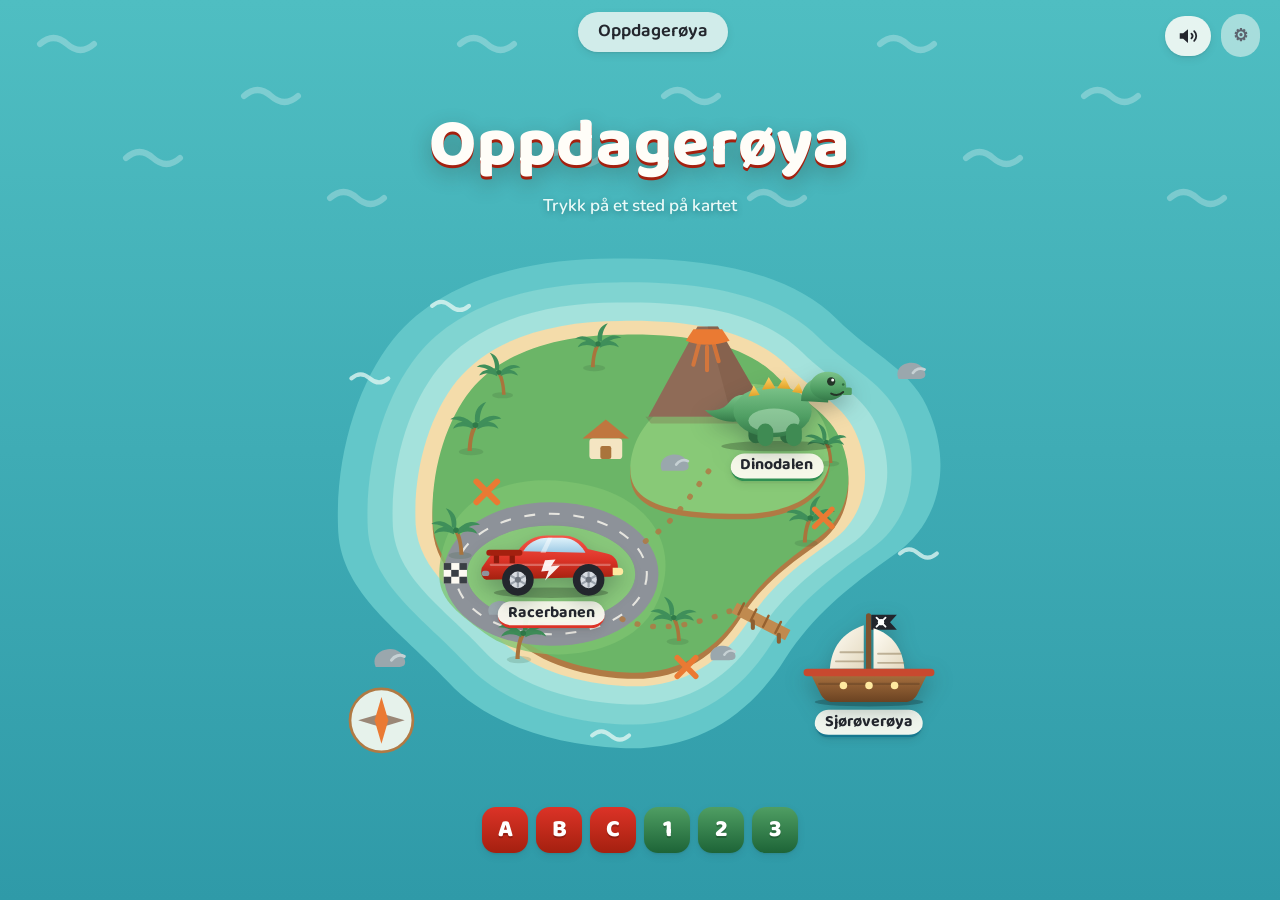
==== index.html @ 1df6ffbc "Gjør menyen til bilder, og flytt samlingen bak stjernen Menyen var seks rader med et lite strekikon " ====
<!doctype html>
<html lang="nb">
<head>
<meta charset="utf-8">
<meta name="viewport" content="width=device-width, initial-scale=1">
<title>Oppdagerøya — bokstaver og tall</title>
<link rel="stylesheet" href="css/fonter.css">
<link rel="stylesheet" href="css/stil.css">
</head>
<body>

<!-- Scenen ligger bakerst og bytter når man bytter verden.
     Den er stille: skyene driver så sakte at det knapt merkes. -->
<div id="scene" aria-hidden="true">
  <div class="scene-himmel"></div>
  <div class="scene-sol"></div>
  <div class="scene-skyer" id="scene-skyer"></div>
  <div class="scene-landskap" id="scene-landskap"></div>
  <div class="scene-grunn"><span class="grunn-stripe"></span></div>
</div>

<header id="topp">
  <button id="tilbake" class="ikonknapp" type="button" hidden>
    <span class="pil" aria-hidden="true">←</span><span class="ikonknapp-tekst">Tilbake</span>
  </button>

  <div id="topp-midt">
    <span id="topp-tittel">Oppdagerøya</span>
  </div>

  <div class="topp-hoyre">
    <!-- Telleren er også veien inn til samlingen. Den sto som en egen flis i
         menyen før; der var den ett valg til å ta stilling til, og den er
         ikke et spill. Tallet hans står jo allerede her. -->
    <button id="stjerneteller" class="teller" type="button"
            title="Se samlingen din">
      <span class="teller-stjerne" aria-hidden="true">★</span>
      <span id="teller-tall">0</span><span class="teller-av" id="teller-av">/29</span>
    </button>
    <button id="stemmeknapp" class="ikonknapp ikonknapp--stemme" type="button"
            aria-pressed="true">
      <span class="stemmeikon" id="stemmeikon"></span>
      <span class="skjult-visuelt" id="stemmetekst">Slå av stemmen</span>
    </button>
    <button id="tannhjul" class="ikonknapp ikonknapp--stille" type="button"
            title="Innstillinger for voksne">
      <span aria-hidden="true">⚙</span>
      <span class="skjult-visuelt">Innstillinger for voksne</span>
    </button>
    <div class="voksenboble" id="voksenboble" hidden>
      <span>For voksne</span>
      <button class="knapp knapp--liten" id="voksenboble-apne" type="button">
        <span>Åpne</span>
      </button>
    </div>
  </div>
</header>

<main id="app">

  <!-- 1. Start.
       Forsiden er et øykart. De tre verdenene ligger som steder på kartet –
       banen på sletta, dinosauren ved vulkanen og skipet ute på sjøen – og
       hvert sted er samtidig snarveien rett inn dit. En treåring trykker
       uansett på dinosauren, og da skal det skje noe. -->
  <section class="skjerm skjerm--midt" id="skjerm-start">
    <div class="stabel startstabel">
      <h1 class="titteltekst trinn">Oppdagerøya</h1>
      <p class="ingress trinn">Trykk på et sted på kartet</p>

      <!-- Forsiden er et øykart. De tre stedene legges oppå av spill.js. -->
      <div class="kart trinn" id="start-kart"></div>

      <!-- Smakebiter på det han skal lære, i spillets eget formspråk. -->
      <div class="startbrikker trinn" id="start-brikker" aria-hidden="true"></div>
    </div>
  </section>

  <!-- 2. Gi figuren navn -->
  <section class="skjerm skjerm--midt" id="skjerm-navn" hidden>
    <div class="stabel">
      <div class="helt helt--liten" id="navn-figur"></div>
      <h2 class="skjermtittel trinn" id="navn-sporsmal">Hva skal den hete?</h2>
      <div class="navnforslag trinn" id="navn-forslag"></div>
      <details class="navn-egen trinn">
        <summary>… eller skriv et eget navn</summary>
        <div class="navn-egen-rad">
          <input id="navn-felt" class="tekstfelt" type="text" maxlength="20"
                 autocomplete="off" spellcheck="false">
          <button class="knapp" id="navn-ok" type="button"><span>Ferdig</span></button>
        </div>
      </details>
    </div>
  </section>

  <!-- 3. Meny -->
  <section class="skjerm" id="skjerm-meny" hidden>
    <h2 class="skjermtittel trinn" id="meny-tittel">Hva vil du gjøre?</h2>
    <div class="menyrad" id="meny-valg"></div>
  </section>

  <!-- 4. Utforsk -->
  <section class="skjerm" id="skjerm-utforsk" hidden>
    <div class="ordkort" id="utforsk-kort" aria-live="polite">
      <div class="ordkort-bokstav" id="utforsk-bokstav">?</div>
      <div class="ordkort-innhold">
        <div class="ordkort-ikon" id="utforsk-ikon">🏁</div>
        <div class="ordkort-ord" id="utforsk-ord">Trykk på en bokstav</div>
      </div>
      <button class="lyttknapp" id="utforsk-lytt" type="button" hidden>
        <span class="lytt-ikon" aria-hidden="true"></span><span class="lytt-tekst">Hør igjen</span>
      </button>
    </div>
    <div class="bokstavrutenett" id="utforsk-rutenett"></div>
  </section>

  <!-- 5. Alfabetløypa: A til Å, ett trykk per bokstav -->
  <section class="skjerm" id="skjerm-loype" hidden>
    <div class="ordkort loype-kort" id="loype-kort" aria-live="polite">
      <div class="ordkort-bokstav" id="loype-bokstav">A</div>
      <div class="ordkort-innhold">
        <div class="ordkort-ikon" id="loype-ikon">🚑</div>
        <div class="ordkort-ord" id="loype-ord">Ambulanse</div>
      </div>
      <button class="lyttknapp" id="loype-lytt" type="button">
        <span class="lytt-ikon" aria-hidden="true"></span><span class="lytt-tekst">Hør igjen</span>
      </button>
    </div>

    <div class="loype-spor">
      <div class="framdrift"><span id="loype-fyll"></span></div>
      <p class="loype-teller" id="loype-teller">1 av 29</p>
    </div>

    <div class="videre-felt">
      <button class="knapp knapp--stor knapp--pil" id="loype-videre" type="button">
        <span class="knapp-ikon" id="loype-videre-ikon" aria-hidden="true"></span>
        <span class="knapp-tekst" id="loype-videre-tekst">Neste</span>
      </button>
    </div>
  </section>

  <!-- 6. Oppgave («Finn bokstaven», «Første lyd» og «Navnet mitt») -->
  <section class="skjerm" id="skjerm-oppgave" hidden>
    <div class="prikker" id="oppgave-prikker" aria-hidden="true"></div>

    <div class="oppdrag" id="oppgave-oppdrag">
      <p class="oppdrag-tekst" id="oppgave-tekst">Kjør til</p>
      <button class="oppdrag-mal" id="oppgave-mal" type="button"></button>
      <button class="lyttknapp" id="oppgave-lytt" type="button">
        <span class="lytt-ikon" aria-hidden="true"></span><span class="lytt-tekst">Hør igjen</span>
      </button>
    </div>

    <div class="valg" id="oppgave-valg"></div>

    <div class="videre-felt">
      <button class="knapp knapp--stor knapp--pil" id="oppgave-videre" type="button" hidden>
        <span class="knapp-ikon" id="videre-ikon" aria-hidden="true"></span>
        <span class="knapp-tekst" id="videre-tekst">Videre</span>
      </button>
    </div>
  </section>

  <!-- 7. Oppsummering -->
  <section class="skjerm skjerm--midt" id="skjerm-oppsummering" hidden>
    <div class="stabel panelkort">
      <div class="malflagg" id="oppsum-flagg">🏁</div>
      <h2 class="skjermtittel" id="oppsum-tittel">Bra kjørt!</h2>
      <div class="oppsum-stjerner" id="oppsum-stjerner" aria-hidden="true"></div>
      <div class="oppsum-brikker" id="oppsum-brikker"></div>
      <div class="oppsum-ny" id="oppsum-ny" hidden></div>
      <p class="oppsum-tekst" id="oppsum-tekst"></p>
      <div class="knapperad">
        <button class="knapp" id="oppsum-igjen" type="button"><span>En runde til</span></button>
        <button class="knapp knapp--flat" id="oppsum-tilbake" type="button">Tilbake</button>
      </div>
    </div>
  </section>

  <!-- 8. Samlingen -->
  <section class="skjerm" id="skjerm-samling" hidden>
    <h2 class="skjermtittel trinn" id="samling-tittel">Samlingen din</h2>
    <p class="ingress trinn" id="samling-undertekst"></p>
    <div class="framdrift trinn"><span id="framdrift-fyll"></span></div>
    <div class="samling-rutenett" id="samling-rutenett"></div>
  </section>

</main>

<!-- Figuren kjører på bakken nederst, uansett hvilken skjerm som vises. -->
<div id="figurbane" hidden>
  <div class="stov" id="stov"></div>
  <div class="figur" id="figur"></div>
</div>

<!-- Foreldremeny -->
<div class="overlegg" id="foreldre" hidden>
  <div class="panel" role="dialog" aria-modal="true" aria-labelledby="foreldre-tittel">
    <header class="panel-topp">
      <h2 id="foreldre-tittel">For voksne</h2>
      <button class="lukkekryss" id="foreldre-lukk-x" type="button" aria-label="Lukk">×</button>
    </header>
    <div class="panel-innhold" id="panel-innhold">

    <section class="panel-del">
      <h3>Lyd</h3>
      <label class="bryter">
        <input type="checkbox" id="inn-stemme">
        <span class="bryter-spor"></span>
        <span>Stemme som leser bokstavene</span>
      </label>
      <label class="bryter">
        <input type="checkbox" id="inn-lyd">
        <span class="bryter-spor"></span>
        <span>Lydeffekter</span>
      </label>
      <label class="velgerrad">
        <span>Hvilken stemme</span>
        <select id="inn-stemmevalg"></select>
      </label>
      <div class="provrad">
        <button class="lyttknapp" id="inn-prov" type="button">
          <span class="lytt-ikon" aria-hidden="true"></span><span>Hør stemmen</span>
        </button>
        <span class="ibruk" id="stemme-ibruk"></span>
      </div>
      <div class="provrad">
        <button class="knapp knapp--flat knapp--liten" id="inn-let" type="button">
          Søk etter stemmer på nytt
        </button>
        <span class="stemmetall" id="stemme-tall"></span>
      </div>
      <p class="merknad advarsel" id="ios-merknad" hidden>
        <b>På iPhone og iPad:</b> Safari gir nettsider bare de enkle
        systemstemmene. Nora og Henrik i «forbedret» eller «premium» kan lastes
        ned til iPhonen, men Apple lar dem ikke brukes av nettsider — bare av
        iOS selv, og Apple sier at det er slik det skal være. Det er derfor de
        ikke dukker opp i lista over, og ingen innstilling her kan hente dem
        fram. På Mac og Windows virker de nedlastede stemmene som de skal.
        <b>Veien utenom står under «Lydklipp».</b>
      </p>
      <label class="bryter">
        <input type="checkbox" id="inn-bokstavlyd">
        <span class="bryter-spor"></span>
        <span>Si bokstavlyden også</span>
      </label>
      <p class="merknad">
        Normalt sier spillet «ell … ell for Løve». Med denne på legges selve
        lyden inn imellom: «ell … lll … ell for Løve». Navnet på en konsonant
        begynner på en vokal, så uten lyden hører han ingen sammenheng mellom
        «ell» og lyden L lager i «Løve» — og det er nettopp den sammenhengen
        «Første lyd» bygger på.
        <br><br>
        <b>Hør gjennom før du lar den stå på.</b> Hvordan en stemme leser
        «sss» eller «rrr» varierer, og en lyd som blir rot er verre enn ingen
        lyd. Bare bokstaver som kan holdes ut i tid er med (F, J, L, M, N, R,
        S, V); B, D, G, K, P og T kan ikke sies uten en vokal etterpå. Tabellen
        står øverst i <code>js/data.js</code> og er lett å rette i.
      </p>
      <label class="skyver">
        <span>Hvor fort stemmen snakker</span>
        <input type="range" id="inn-fart" min="0.75" max="1.1" step="0.05">
        <output id="ut-fart"></output>
      </label>
      <p class="merknad">
        Går farten under «rolig», begynner de fleste stemmer å slure og høres
        mer robotaktige ut. Roen i spillet kommer fra pausene mellom setningene,
        ikke fra å bremse stemmen.
      </p>
      <p class="merknad" id="stemme-merknad" hidden></p>
      <details class="hjelpetekst">
        <summary>Stemmen høres robotaktig ut — hva kan jeg gjøre?</summary>
        <p>
          Kvaliteten kommer fra stemmen operativsystemet har installert, ikke fra
          spillet. De gamle innebygde stemmene er metalliske; de nyere er langt
          bedre og gratis å laste ned:
        </p>
        <p>
          <b>Mac:</b> Systeminnstillinger → Tilgjengelighet → Talt innhold →
          Systemstemme → Tilpass. Last ned <b>Nora (Premium)</b>. Velg den i lista over.
        </p>
        <p>
          <b>Windows:</b> Innstillinger → Tid og språk → Tale → Legg til stemmer →
          Norsk bokmål. Stemmer som heter <b>Natural</b> eller <b>Online</b> er de nye.
          Microsoft Edge har som regel flere av dem enn Chrome.
        </p>
        <p>
          Spillet velger den beste norske stemmen det finner av seg selv, men du
          kan overstyre valget i lista over.
        </p>
      </details>
    </section>

    <!-- Språkpakken. Dette er svaret på iPhone-problemet over: alt spillet
         sier ligger som ferdige lydklipp i lyd/, så vi slipper å be
         nettleseren snakke. -->
    <section class="panel-del">
      <h3>Norsk språkpakke</h3>
      <p class="merknad">
        Alt spillet sier er lest inn på forhånd med en norsk nevral stemme og
        ligger som lydfiler i spillet. Derfor høres det likt ut på iPhone,
        iPad, Mac, Windows og Android — uten at noen trenger å gjøre noe.
        Stemmen er trent på Nasjonalbibliotekets talesyntesekorpus.
      </p>
      <label class="bryter">
        <input type="checkbox" id="inn-lydbank">
        <span class="bryter-spor"></span>
        <span>Bruk språkpakken</span>
      </label>
      <p class="ibruk" id="lydbank-status"></p>
      <p class="merknad">
        Slår du den av, snakker nettleserens egen talesyntese i stedet — den
        du velger over.
      </p>
      <p class="merknad">
        To ting kan ikke ligge i en ferdig pakke, og sies derfor av
        talesyntesen: <b>barnets eget navn</b> til slutt i «Navnet mitt», og
        <b>bokstavlydene</b> («fff», «sss») — en lyd som skal holdes ut i tid
        får ikke en lesende stemme til.
      </p>
      <p class="merknad">
        Rosen sier navnet figuren fikk. Alle navnene i forslagslista ligger i
        pakken; skriver du inn et eget navn, sier spillet rosen uten navnet
        («Bra kjørt!») i stedet for å bytte til robotstemmen midt i en
        oppmuntring.
      </p>
    </section>

    <!-- Forklaringene sto før på hver menyflis. De var til den voksne, ikke
         til barnet, og de gjorde menyen til seks rader tekst i stedet for
         seks bilder. Her står de samlet i stedet. -->
    <section class="panel-del">
      <h3>Hva er de forskjellige spillene?</h3>
      <p class="merknad">
        På menyen er hvert spill et lite bilde av seg selv – bokstavveggen,
        kortet med pila, navnet hans i ruter. Han velger på formen. Her står
        hva de er.
      </p>
      <details class="hjelpetekst">
        <summary>Med bokstaver — Racerbanen og Sjørøverøya</summary>
        <p>
          <b>Garasjen / Skattekartet:</b> fri utforsking. Trykk på en bokstav
          og hør den, med bilde og ord. Ingen oppgaver, ingen feil.<br><br>
          <b>Alfabetløypa:</b> hele alfabetet fra A til Å, ett trykk om
          gangen. Samme form som alfabetbøkene dere leser sammen.<br><br>
          <b>Navnet mitt:</b> han bygger sitt eget navn, bokstav for bokstav.
          Barn lærer bokstavene i navnet sitt først og best. Krever at navnet
          hans står under «Barnets navn» lenger nede.<br><br>
          <b>Finn bokstaven:</b> spillet sier en bokstav, han velger riktig
          skilt. Det er her stjernene kommer fra.<br><br>
          <b>Første lyd:</b> hvilken bokstav begynner ordet på?
          <em>Dette er det vanskeligste, og kommer ofte først rundt fire år.</em>
          Den dukker opp av seg selv når åtte bokstaver sitter.
        </p>
      </details>
      <details class="hjelpetekst">
        <summary>Med tall — Dinodalen</summary>
        <p>
          <b>Reiret:</b> fri utforsking. Trykk på et tall og se hvor mange
          det er.<br><br>
          <b>Tallrekka:</b> fra 1 til 10, ett trykk om gangen.<br><br>
          <b>Tell:</b> trykk på hver ting og tell dem, og velg tallet. Det er
          her den egentlige tellingen sitter — å peke på én ting om gangen.
          Trykker han en gang til, tas tingen ut av tellingen igjen, så han
          kan telle om.<br><br>
          <b>Finn tallet:</b> spillet sier et tall, han velger riktig skilt.
          Å kjenne igjen tallsymbolet er vanskeligere enn å telle, så den
          kommer når han har talt seg gjennom noen runder.
        </p>
      </details>
      <p class="merknad">
        Menyen slipper til én modus om gangen, i stigende vanskegrad. En modus
        som først har dukket opp, blir stående — at noe han fant i går er
        borte i dag, kan han ikke lese seg til forklaringen på. Vil du se alt
        med én gang, står bryteren under «Ro på skjermen».
      </p>
      <p class="merknad">
        <b>Samlingen</b> ligger bak stjernen oppe til høyre. Trykk på tallet,
        så ser dere hvilke bokstaver eller tall som er blitt hans.
      </p>
    </section>

    <section class="panel-del">
      <h3>Hvor mye skal han få servert</h3>
      <div class="nivavelger" id="inn-niva">
        <button type="button" data-niva="liten">
          <b>Helt liten</b>
          <span>Fem oppgaver, to skilt som stiger til tre, hjelp med én gang.
            Passer fra ca. 3 år.</span>
        </button>
        <button type="button" data-niva="storre">
          <b>Litt større</b>
          <span>Åtte oppgaver, opp til fire skilt, to forsøk før hjelp.</span>
        </button>
      </div>
      <p class="merknad">
        Antall skilt stiger av seg selv når han klarer flere på rad, og det
        følger med til neste runde. Går det tungt to runder på rad, går det ned
        et hakk igjen. Setter du nivået ned, klippes det mot det nye taket.
      </p>
    </section>

    <section class="panel-del">
      <h3>Ro på skjermen</h3>
      <label class="bryter">
        <input type="checkbox" id="inn-vis-mal">
        <span class="bryter-spor"></span>
        <span>Vis bokstaven med én gang</span>
      </label>
      <p class="merknad">
        Normalt er bokstaven skjult bak et spørsmålstegn, så oppgaven blir å
        kjenne den igjen på lyden. Barnet kan alltid trykke på spørsmålstegnet
        for å se den. Slår du denne på, står bokstaven framme fra start – da
        blir oppgaven å finne to like.
      </p>
      <label class="bryter">
        <input type="checkbox" id="inn-bevegelse">
        <span class="bryter-spor"></span>
        <span>La skyer og bølger drive sakte</span>
      </label>
      <p class="merknad">
        Skru av om barnet lettest holder fokus på en helt stille skjerm.
      </p>
      <label class="bryter">
        <input type="checkbox" id="inn-alle-moduser">
        <span class="bryter-spor"></span>
        <span>Vis alle modusene på menyen</span>
      </label>
      <p class="merknad">
        Normalt slipper spillet til én modus om gangen: de letteste fra start,
        og «Første lyd» når åtte bokstaver sitter. En modus som først har
        dukket opp, blir stående – noe som forsvinner igjen er uforståelig for
        en som ikke kan lese seg til hvorfor.
      </p>
    </section>

    <section class="panel-del">
      <h3>Hvilke bokstaver er med</h3>
      <p class="merknad">
        Ingen valgt = alle er med. Velg gjerne bare bokstavene i navnet hans,
        eller de dere leser om denne uka.
      </p>
      <div class="bokstavvelger" id="inn-bokstaver"></div>
      <p class="merknad advarsel" id="bokstav-merknad" hidden>
        Med bare én bokstav valgt finnes det ingenting å velge mellom, så spillet
        bruker alle 29. Velg minst to.
      </p>
      <button class="knapp knapp--flat knapp--liten" id="inn-alle" type="button">Ta med alle</button>
    </section>

    <section class="panel-del">
      <h3>Slik ligger han an</h3>
      <div class="statuslinje" id="foreldre-status"></div>
      <p class="merknad">
        Fylt = mestret. En bokstav regnes som mestret når han har truffet den
        på tre ulike dager.
      </p>
    </section>

    <section class="panel-del">
      <h3>Barnets navn</h3>
      <div class="navnrad">
        <label>Fornavn<input type="text" id="inn-barnenavn" maxlength="20"
               autocomplete="off" spellcheck="false"></label>
      </div>
      <p class="merknad" id="barnenavn-vis"></p>
      <p class="merknad">
        Skriver du inn navnet, dukker <b>Navnet mitt</b> opp på menyen. Barn
        lærer bokstavene i sitt eget navn først og best, fordi de betyr noe.
        Bare fornavnet brukes, og runden blir like lang som navnet.
      </p>
    </section>

    <section class="panel-del">
      <h3>Navn på figurene</h3>
      <div class="navnrad">
        <label>Racerbilen<input type="text" id="inn-navn-bane" maxlength="20"></label>
        <label>Kapteinen<input type="text" id="inn-navn-oy" maxlength="20"></label>
        <label>Dinosauren<input type="text" id="inn-navn-dino" maxlength="20"></label>
      </div>
    </section>

    <section class="panel-del">
      <h3>Om denne versjonen</h3>
      <p class="merknad">
        Nettleseren kan sitte på en gammel kopi av spillet. Stemmer ikke
        versjonen under med den siste jeg har gitt deg, har du en gammel
        versjon i hurtigbufferen — legg <code>?ny</code> bak adressen, så
        laster den ferskt.
      </p>
      <p class="versjonslinje" id="versjon"></p>
    </section>

    </div>

    <footer class="panel-bunn">
      <!-- Hold inne i to sekunder. En dialogboks er ett trykk på en knapp
           han ikke kan lese; å holde inne er ingenting han gjør ved uhell. -->
      <button class="knapp knapp--fare knapp--liten knapp--hold" id="inn-nullstill"
              type="button" aria-describedby="nullstill-hjelp">
        <span class="hold-fyll" aria-hidden="true"></span>
        <span class="hold-tekst" id="nullstill-tekst">Nullstill all framgang</span>
      </button>
      <span class="skjult-visuelt" id="nullstill-hjelp">Hold knappen inne i to sekunder</span>
      <button class="knapp" id="foreldre-lukk" type="button"><span>Lukk</span></button>
    </footer>
  </div>
</div>

<script src="js/data.js"></script>
<script src="js/replikker.js"></script>
<script src="js/lagring.js"></script>
<script src="js/figurer.js"></script>
<!-- Lydbanken: ferdige klipp som brukes i stedet for talesyntesen når vi har
     dem. manifest.js lages av lag-lydbank.sh og er tom til den er kjørt. -->
<script src="lyd/manifest.js"></script>
<script src="js/lydbank.js"></script>
<script src="js/tale.js"></script>
<script src="js/lyd.js"></script>
<script src="js/moduser.js"></script>
<script src="js/spill.js"></script>
</body>
</html>
---- css/fonter.css ----
/* Oppdagerøya – fonter
 *
 * To variable fonter, lagt inn direkte i filen som base64. Grunnen er at
 * spillet skal virke uten internett: leses index.html rett fra disk, finnes
 * det ingen server å hente skrifter fra.
 *
 *   Baloo 2  – de store bokstavene. Runde, tydelige former som ligner dem
 *              barn møter i alfabetbøker.
 *   Nunito   – all annen tekst.
 *
 * Begge er lisensiert under SIL Open Font License 1.1.
 */

@font-face {
  font-family: 'Baloo 2';
  src: url([data-uri]) format('woff2');
  font-weight: 400 800;
  font-style: normal;
  font-display: swap;
}

@font-face {
  font-family: 'Nunito';
  src: url([data-uri]) format('woff2');
  font-weight: 300 900;
  font-style: normal;
  font-display: swap;
}
---- css/stil.css ----
/* Oppdagerøya – utseende
 *
 * Spillet skal se ut som et sted, ikke som et skjema. Derfor ligger det en
 * sammenhengende scene bak alt – himmel, landskap og bakke – og figuren
 * kjører på bakken nederst uansett hvilken skjerm som vises.
 *
 * To regler holder det rolig samtidig:
 *   1. Ingen animasjon går i løkke bortsett fra skyer og bølger, som bruker
 *      over ett minutt på en runde og kan skrus av.
 *   2. Alt annet skjer som svar på et trykk, og varer under ett sekund.
 */

/* ============================================================
   1. Grunnverdier
   ============================================================ */

:root {
  --font-display: 'Baloo 2', 'Trebuchet MS', 'Segoe UI', system-ui, sans-serif;
  --font-ui: 'Nunito', 'Segoe UI', -apple-system, BlinkMacSystemFont, Roboto, sans-serif;

  --r-sm: 12px;
  --r-md: 18px;
  --r-lg: 26px;
  --r-xl: 34px;

  --grunn-h: 170px;
  --rute: 96px;      /* bokstavrutene i Garasjen/Skattekartet */

  /* Nøytral scene – brukes på start- og verdensskjermen */
  --himmel-topp: #b7e0f2;
  --himmel-bunn: #ffe7c9;
  --sol: rgba(255, 236, 190, .85);
  --as-fjern: #c2dcc6;
  --as-bak: #9ec9a8;
  --as-fram: #7bb18c;
  --tre: #4c8a63;
  --stamme: #7a5230;
  --palme: #3f8f6a;
  --grunn-topp: #86b58f;
  --grunn-bunn: #5e8f6c;
  --stripe: transparent;

  --lakk: #dc3327;
  --lakk-lys: #f4574a;
  --lakk-mork: #a4200f;

  --blekk: #23262d;
  --blekk-svak: #5d646f;
  --flate: #fffdf8;
  --flate-2: #f4ede0;
  --kant: rgba(35, 38, 45, .1);

  --aksent: #dc3327;
  --aksent-mork: #a4200f;
  --aksent-svak: #fdeceb;

  --god: #2e8055;
  --god-mork: #1f5c3c;
  --god-svak: #e6f4ec;
  --gull: #e2a017;

  --sk-1: 0 1px 2px rgba(40, 30, 15, .1), 0 3px 8px rgba(40, 30, 15, .08);
  --sk-2: 0 2px 4px rgba(40, 30, 15, .1), 0 10px 24px rgba(40, 30, 15, .13);
  --sk-3: 0 4px 8px rgba(40, 30, 15, .12), 0 20px 44px rgba(40, 30, 15, .18);

  --mykt: 260ms cubic-bezier(.33, .78, .4, 1);
}

/* Racerbanen: ettermiddagshimmel over asfalt. */
body[data-verden="bane"] {
  --himmel-topp: #8fcdea;
  --himmel-bunn: #ffdcae;
  --sol: rgba(255, 226, 168, .9);
  --as-fjern: #b6d3ba;
  --as-bak: #8fbb9c;
  --as-fram: #6aa47f;
  --tre: #4c8a63;
  --grunn-topp: #4a4f5b;
  --grunn-bunn: #33373f;
  --stripe: #f2c33d;
  --aksent: #dc3327;
  --aksent-mork: #a4200f;
  --aksent-svak: #fdeceb;
  --lakk: #dc3327;
  --lakk-lys: #f4574a;
  --lakk-mork: #a4200f;
}

/* Sjørøverøya: gullhimmel over dypt vann. */
body[data-verden="oy"] {
  --himmel-topp: #9fd8e8;
  --himmel-bunn: #ffe3b0;
  --sol: rgba(255, 233, 178, .95);
  --as-fjern: #a9c9cf;
  --as-bak: #cdb98c;
  --as-fram: #b9a173;
  --palme: #3f8f6a;
  --grunn-topp: #2b8fa8;
  --grunn-bunn: #14607a;
  --stripe: transparent;
  --aksent: #16788f;
  --aksent-mork: #0d4c5e;
  --aksent-svak: #e2f1f5;
  --lakk: #c8492f;
  --lakk-lys: #e0674c;
  --lakk-mork: #8f2f1c;
}

/* Dinodalen: frodig grønt under en varm urtidshimmel. Aksenten er grønn, så
   barnet ser med én gang at han er et annet sted enn på racerbanen. */
body[data-verden="dino"] {
  --himmel-topp: #9ad9de;
  --himmel-bunn: #ffd9a8;
  --sol: rgba(255, 226, 168, .9);
  --as-fjern: #a8c9b0;
  --as-bak: #7fae86;
  --as-fram: #5c9468;
  --bregne: #3f8f5a;
  --grunn-topp: #7a6a4a;
  --grunn-bunn: #5b4e35;
  --stripe: transparent;
  --aksent: #2f8f52;
  --aksent-mork: #1d6437;
  --aksent-svak: #e6f4ea;
  --lakk: #4f9e63;
  --lakk-lys: #7cc48a;
  --lakk-mork: #357a49;
}

* { box-sizing: border-box; }

/* Uten dette markerer iOS tekst og åpner hurtigmeny når man trykker litt
   for lenge på en knapp. */
button, .teller, .bokstav, .skilt, .kort, .flis, .navnbrikke {
  -webkit-user-select: none;
  user-select: none;
  -webkit-touch-callout: none;
  touch-action: manipulation;
}

/* iOS Safari lar html og body få høyden til den STORE viewporten – den uten
   adresselinje – mens position:fixed måles mot det som faktisk vises. Med
   adresselinja framme blir siden derfor høyere enn skjermen, nederste flis
   havner under veien, og siden kan ikke rulles fordi body er overflow:hidden.
   dvh følger det synlige feltet, så layouten og den faste veien er enige.
   vh står først som reserve for eldre nettlesere som ikke kjenner dvh. */
html {
  height: 100vh;                    /* eldste nettlesere */
  height: -webkit-fill-available;   /* Safari før dvh: det synlige feltet */
  height: 100dvh;                   /* nyere: følger adresselinja */
  margin: 0;
}
body { height: 100%; margin: 0; }

body {
  font-family: var(--font-ui);
  font-size: 17px;
  line-height: 1.5;
  color: var(--blekk);
  background: var(--himmel-bunn);
  display: flex;
  flex-direction: column;
  /* Sideveis rulling skal aldri skje – da er noe galt med layouten.
     Loddrett er en annen sak: hver skjerm har sitt eget rullefelt og skal
     normalt få plass, men regner nettleseren ut en annen høyde enn vi tror,
     må siden kunne rulles. Med overflow:hidden ble den feilen umulig å komme
     seg ut av – nederste flis lå under veien og ingenting rørte seg. */
  overflow-x: hidden;
  overflow-y: auto;
  overscroll-behavior-y: contain;
  -webkit-font-smoothing: antialiased;
}

.skjult-visuelt {
  position: absolute; width: 1px; height: 1px;
  overflow: hidden; clip: rect(0 0 0 0); white-space: nowrap;
}

:focus-visible {
  outline: 4px solid var(--blekk);
  outline-offset: 3px;
}

/* ============================================================
   2. Scenen
   ============================================================ */

#scene {
  position: fixed;
  inset: 0;
  z-index: 0;
  overflow: hidden;
  pointer-events: none;
}

.scene-himmel {
  position: absolute;
  inset: 0 0 calc(var(--grunn-h) - 20px) 0;
  background: linear-gradient(to bottom, var(--himmel-topp) 0%, var(--himmel-bunn) 100%);
  transition: background 600ms ease;
}

.scene-sol {
  position: absolute;
  top: -140px; right: 8%;
  width: 460px; height: 460px;
  border-radius: 50%;
  background: radial-gradient(circle, var(--sol) 0%, rgba(255, 255, 255, 0) 68%);
}

/* Skyene ligger i to lag som driver i ulik takt. En runde tar over to
   minutter, så det leses som «levende», ikke som noe som skjer. */
.scene-skyer {
  position: absolute;
  inset: 0 0 var(--grunn-h) 0;
  background-repeat: repeat-x;
  background-image:
    url("data:image/svg+xml,%3Csvg xmlns='http://www.w3.org/2000/svg' width='760' height='300'%3E%3Cg fill='%23ffffff' opacity='.5'%3E%3Cellipse cx='120' cy='70' rx='58' ry='26'/%3E%3Cellipse cx='168' cy='78' rx='44' ry='20'/%3E%3Cellipse cx='78' cy='80' rx='38' ry='18'/%3E%3Cellipse cx='520' cy='140' rx='50' ry='22'/%3E%3Cellipse cx='566' cy='146' rx='38' ry='17'/%3E%3C/g%3E%3C/svg%3E"),
    url("data:image/svg+xml,%3Csvg xmlns='http://www.w3.org/2000/svg' width='1100' height='340'%3E%3Cg fill='%23ffffff' opacity='.75'%3E%3Cellipse cx='300' cy='96' rx='78' ry='34'/%3E%3Cellipse cx='368' cy='106' rx='58' ry='26'/%3E%3Cellipse cx='240' cy='108' rx='50' ry='23'/%3E%3Cellipse cx='860' cy='60' rx='66' ry='28'/%3E%3Cellipse cx='918' cy='68' rx='48' ry='21'/%3E%3C/g%3E%3C/svg%3E");
  background-position: 0 0, 0 0;
  background-size: 760px 300px, 1100px 340px;
}

body.bevegelse .scene-skyer { animation: driv 190s linear infinite; }

/* Forsiden er ett sammenhengende bilde. Himmelen males om til hav, sola,
   landskapet og bakken slås av, og skylaget bytter til bølger som driver
   like sakte som skyene ellers gjør. */
body.pa-havet .scene-himmel {
  inset: 0;
  background: linear-gradient(to bottom, #4fbec2 0%, #2f9aa8 100%);
}
body.pa-havet .scene-sol,
body.pa-havet .scene-landskap,
body.pa-havet .scene-grunn { display: none; }
body.pa-havet .scene-skyer {
  inset: 0;
  opacity: .55;
  background-position: 0 0;
  background-size: 420px 220px;
  background-image:
    url("data:image/svg+xml,%3Csvg xmlns='http://www.w3.org/2000/svg' width='420' height='220'%3E%3Cg fill='none' stroke='%23ffffff' stroke-width='6' stroke-linecap='round' opacity='.5'%3E%3Cpath d='M40 44c9-8 18-8 27 0 9 8 18 8 27 0'/%3E%3Cpath d='M244 96c9-8 18-8 27 0 9 8 18 8 27 0'/%3E%3Cpath d='M126 158c9-8 18-8 27 0 9 8 18 8 27 0'/%3E%3Cpath d='M330 198c9-8 18-8 27 0 9 8 18 8 27 0'/%3E%3C/g%3E%3C/svg%3E");
}
body.pa-havet.bevegelse .scene-skyer { animation: sjodriv 150s linear infinite; }
@keyframes sjodriv {
  to { background-position: -420px 0; }
}


@keyframes driv {
  to { background-position: -760px 0, -1100px 0; }
}

.scene-landskap {
  position: absolute;
  left: 0; right: 0;
  bottom: calc(var(--grunn-h) - 26px);
  height: 190px;
}
.scene-landskap .lag {
  position: absolute;
  left: 0; right: 0; bottom: 0;
  width: 100%;
}
.scene-landskap .lag--fjern { height: 184px; }
.scene-landskap .lag--bak { height: 150px; opacity: .9; }
.scene-landskap .lag--fram { height: 118px; }

.scene-grunn {
  position: absolute;
  left: 0; right: 0; bottom: 0;
  height: var(--grunn-h);
  background: linear-gradient(to bottom, var(--grunn-topp), var(--grunn-bunn));
  transition: background 600ms ease;
}

/* Lys kantlinje øverst på asfalten – veier har kanter. */
body[data-verden="bane"] .scene-grunn::before {
  content: "";
  position: absolute;
  left: 0; right: 0; top: 7px;
  height: 5px;
  background: rgba(255, 255, 255, .38);
  border-radius: 3px;
}

/* Midtstripa på asfalten. Havet har ingen. */
.grunn-stripe {
  position: absolute;
  left: 0; right: 0;
  top: 86px;
  height: 8px;
  background: repeating-linear-gradient(
    to right,
    var(--stripe) 0 62px,
    transparent 62px 124px);
  opacity: .8;
  border-radius: 4px;
}

/* Jordbakken i Dinodalen: en lysere kant og noen steiner. */
body[data-verden="dino"] .scene-grunn::before {
  content: "";
  position: absolute;
  left: 0; right: 0; top: 4px;
  height: 6px;
  background: rgba(255, 255, 255, .2);
  border-radius: 3px;
}
body[data-verden="dino"] .scene-grunn::after {
  content: "";
  position: absolute;
  left: 0; right: 0; top: 26px;
  height: 44px;
  background-repeat: repeat-x;
  background-size: 380px 44px;
  background-image:
    url("data:image/svg+xml,%3Csvg xmlns='http://www.w3.org/2000/svg' width='380' height='44'%3E%3Cg fill='%23ffffff' fill-opacity='.1'%3E%3Cellipse cx='58' cy='16' rx='16' ry='6'/%3E%3Cellipse cx='196' cy='30' rx='22' ry='7'/%3E%3Cellipse cx='302' cy='12' rx='13' ry='5'/%3E%3C/g%3E%3C/svg%3E");
}

/* Bølgetopper i havet. */
body[data-verden="oy"] .scene-grunn::before {
  content: "";
  position: absolute;
  left: 0; right: 0; top: -13px;
  height: 26px;
  background-repeat: repeat-x;
  background-size: 320px 26px;
  background-image:
    url("data:image/svg+xml,%3Csvg xmlns='http://www.w3.org/2000/svg' width='320' height='26'%3E%3Cpath d='M0 18c30 0 30-12 60-12s30 12 60 12 30-12 60-12 30 12 60 12 30-12 60-12 30 12 60 12v14H0z' fill='%232b8fa8'/%3E%3C/svg%3E");
}
body[data-verden="oy"] .scene-grunn::after {
  content: "";
  position: absolute;
  left: 0; right: 0; top: 34px;
  height: 60px;
  background-repeat: repeat-x;
  background-size: 420px 60px;
  background-image:
    url("data:image/svg+xml,%3Csvg xmlns='http://www.w3.org/2000/svg' width='420' height='60'%3E%3Cg fill='%23ffffff' fill-opacity='.13'%3E%3Cellipse cx='70' cy='20' rx='46' ry='4'/%3E%3Cellipse cx='228' cy='42' rx='62' ry='4.5'/%3E%3Cellipse cx='340' cy='14' rx='38' ry='3.5'/%3E%3Cellipse cx='150' cy='52' rx='30' ry='3'/%3E%3C/g%3E%3C/svg%3E");
}
body.bevegelse[data-verden="oy"] .scene-grunn::after {
  animation: skvulp 26s linear infinite;
}
@keyframes skvulp { to { background-position: 420px 0; } }

/* ============================================================
   3. Topplinja
   ============================================================ */

#topp {
  position: relative;
  z-index: 20;
  flex: 0 0 auto;
  display: flex;
  align-items: center;
  gap: 12px;
  padding: 12px 20px;
}

#topp-midt { flex: 1; text-align: center; min-width: 0; }

#topp-tittel {
  font-family: var(--font-display);
  font-weight: 600;
  font-size: 1.15rem;
  color: var(--blekk);
  background: rgba(255, 253, 248, .74);
  backdrop-filter: blur(6px);
  padding: 6px 20px;
  border-radius: 999px;
  box-shadow: var(--sk-1);
  display: inline-block;
  max-width: 100%;
  overflow: hidden;
  text-overflow: ellipsis;
  white-space: nowrap;
}

.topp-hoyre { display: flex; align-items: center; gap: 10px; position: relative; }

.ikonknapp {
  font: inherit;
  font-weight: 700;
  display: inline-flex;
  align-items: center;
  gap: 8px;
  padding: 9px 18px;
  border: none;
  border-radius: 999px;
  background: rgba(255, 253, 248, .86);
  color: var(--blekk);
  box-shadow: var(--sk-1);
  cursor: pointer;
  transition: transform var(--mykt), background var(--mykt);
}
.ikonknapp:hover { background: #fff; transform: translateY(-2px); }
.ikonknapp:active { transform: translateY(1px); }
.ikonknapp[hidden] { visibility: hidden; display: inline-flex; }
.ikonknapp .pil { font-size: 1.15rem; line-height: 1; }

/* Tannhjulet er diskret. Ett trykk viser bekreftelsen under. */
.ikonknapp--stille {
  position: relative;
  padding: 9px 12px;
  background: rgba(255, 253, 248, .5);
  color: var(--blekk-svak);
  box-shadow: none;
}
.ikonknapp--stille:hover { background: rgba(255, 253, 248, .9); }

/* Stemmeknappen: ett trykk slår av robotstemmen så den voksne kan lese
   selv. Lydeffektene fortsetter – de sier ingenting. */
.ikonknapp--stemme { padding: 9px 12px; color: var(--blekk); }
.ikonknapp--stemme .stemmeikon svg { width: 22px; height: 22px; display: block; }
.ikonknapp--stemme.av {
  background: #fdf0e2;
  color: #9a5116;
  box-shadow: inset 0 0 0 2px rgba(154, 81, 22, .3);
}

/* Stjernetelleren gjør framgangen synlig hele tiden. */
/* Telleren er en knapp: den fører inn til samlingen. Den skal likevel se ut
   som tallet hans, ikke som enda en knapp å ta stilling til. */
.teller {
  font: inherit;
  border: none;
  cursor: pointer;
  display: inline-flex;
  align-items: baseline;
  gap: 6px;
  padding: 8px 16px;
  border-radius: 999px;
  background: rgba(255, 253, 248, .86);
  box-shadow: var(--sk-1);
  font-family: var(--font-display);
  font-weight: 700;
  font-size: 1.05rem;
}
.teller:not([disabled]):hover { transform: translateY(-2px); }
.teller:not([disabled]):active { transform: translateY(1px); }
/* Midt i en runde er den bare tallet hans, ikke en vei ut. Den ser lik ut –
   et tall som gråner mens han spiller ville sett ut som at noe var galt. */
.teller[disabled] { cursor: default; }
.teller { transition: transform var(--mykt); }
.teller-stjerne { color: var(--gull); font-size: 1.15rem; }
.teller-av { color: var(--blekk-svak); font-size: .82rem; font-weight: 600; }
.teller[hidden] { display: none; }
.teller.smell { animation: smell 520ms cubic-bezier(.3, 1.5, .5, 1); }
@keyframes smell {
  0% { transform: scale(1); }
  40% { transform: scale(1.22); }
  100% { transform: scale(1); }
}

/* ============================================================
   4. Knapper
   ============================================================ */

.knapp {
  font-family: var(--font-display);
  font-weight: 600;
  font-size: 1.1rem;
  padding: 15px 30px 12px;
  border: none;
  border-radius: 999px;
  background: linear-gradient(to bottom, var(--aksent) 0%, var(--aksent-mork) 100%);
  color: #fff;
  cursor: pointer;
  box-shadow: 0 4px 0 rgba(0, 0, 0, .22), var(--sk-2);
  transition: transform 120ms ease, box-shadow 120ms ease, filter var(--mykt);
  position: relative;
}
.knapp > span {
  display: block;
  line-height: 1.2;
  text-shadow: 0 1px 1px rgba(0, 0, 0, .22);
}
.knapp::before {
  content: "";
  position: absolute;
  inset: 3px 12px auto;
  height: 38%;
  border-radius: 999px;
  background: linear-gradient(to bottom, rgba(255, 255, 255, .32), rgba(255, 255, 255, 0));
  pointer-events: none;
}
.knapp:hover { filter: brightness(1.06); }
.knapp:active {
  transform: translateY(4px);
  box-shadow: 0 0 0 rgba(0, 0, 0, .22), var(--sk-1);
}

.knapp--stor { font-size: 1.45rem; padding: 19px 52px 16px; }

/* Pilen er det en treåring leser, ikke ordet. */
.knapp--pil {
  display: inline-flex;
  align-items: center;
  gap: 14px;
  padding: 14px 34px 14px 28px;
}
.knapp--pil .knapp-ikon { display: block; }
.knapp--pil .knapp-ikon svg { width: 38px; height: 38px; display: block; }
.knapp--pil .knapp-tekst { display: block; line-height: 1.2; text-shadow: 0 1px 1px rgba(0, 0, 0, .22); }

/* Felle verdt å huske: en klasse som setter display overstyrer nettleserens
   egen regel for [hidden], og da blir knappen stående synlig selv om koden
   tror den er skjult. Disse to må derfor sies eksplisitt. */
.knapp[hidden], .lyttknapp[hidden] { display: none; }
.knapp--liten { font-size: .95rem; padding: 11px 20px 9px; }

.knapp--flat {
  background: rgba(255, 253, 248, .9);
  color: var(--blekk-svak);
  box-shadow: 0 3px 0 var(--kant), var(--sk-1);
}
.knapp--flat:hover { color: var(--blekk); }
.knapp--flat::before { display: none; }

.knapp--fare {
  background: rgba(255, 253, 248, .9);
  color: #b03a2b;
  box-shadow: inset 0 0 0 2px rgba(176, 58, 43, .35);
}
.knapp--fare::before { display: none; }

/* Knapp som må holdes inne. Fyllingen viser den voksne at noe skjer, og at
   det tar tid – en dialogboks er bare ett trykk til for et barn som uansett
   ikke kan lese hva den spør om. */
.knapp--hold {
  position: relative;
  overflow: hidden;
  touch-action: none;
  -webkit-user-select: none;
  user-select: none;
}
.hold-tekst { position: relative; z-index: 1; }
.hold-fyll {
  position: absolute;
  left: 0; top: 0; bottom: 0;
  width: 0;
  background: rgba(176, 58, 43, .22);
  pointer-events: none;
}
.knapp--hold.holder .hold-fyll { width: 100%; transition: width 2s linear; }

.knapperad { display: flex; gap: 14px; flex-wrap: wrap; justify-content: center; align-items: center; }

.lyttknapp {
  font-family: var(--font-ui);
  font-weight: 700;
  font-size: .95rem;
  display: inline-flex;
  align-items: center;
  gap: 8px;
  padding: 9px 20px;
  border: none;
  border-radius: 999px;
  background: rgba(255, 253, 248, .92);
  color: var(--blekk-svak);
  box-shadow: var(--sk-1);
  cursor: pointer;
  transition: transform var(--mykt), color var(--mykt);
}
.lyttknapp { flex: 0 0 auto; }
.lyttknapp .lytt-ikon { display: block; }
.lyttknapp .lytt-ikon svg { width: 17px; height: 17px; display: block; }
.lyttknapp:hover { color: var(--blekk); transform: translateY(-2px); }
/* «Hør igjen» har ingen jobb når stemmen er slått av. */
.lyttknapp.borte { display: none; }
.lyttknapp:active { transform: translateY(1px); }

/* ============================================================
   5. Skjermer og typografi
   ============================================================ */

#app {
  position: relative;
  z-index: 10;
  flex: 1 1 auto;
  display: flex;
  min-height: 0;
  padding: 8px 24px calc(var(--grunn-h) + 2px);
  /* Sikringsnett. Hver skjerm har sitt eget rullefelt og skal normalt få plass,
     men regner nettleseren ut en annen høyde enn vi tror – som iOS gjør med
     adresselinja – skal innholdet fortsatt kunne nås. Uten dette ble nederste
     flis liggende under veien uten at noe lot seg rulle. */
  overflow-y: auto;
  overscroll-behavior: contain;
  -webkit-overflow-scrolling: touch;
}

/* Vises ingen figur på bakken, er det ingen bakke å ta hensyn til. Da får
   innholdet den plassen i stedet – det var her det tredje verdenskortet
   forsvant ut nederst. */
body.uten-bakke #app { padding-bottom: 14px; }

/* På forsiden er kartet bildet. Da skal det få hele bredden, ikke stå
   innenfor sidemargene som en illustrasjon i en tekst. */
body.pa-havet #app { padding-left: 0; padding-right: 0; }

.skjerm {
  flex: 1 1 auto;
  display: flex;
  flex-direction: column;
  gap: 16px;
  min-height: 0;
}
.skjerm[hidden] { display: none; }
.skjerm--midt { justify-content: center; align-items: center; }

.stabel {
  display: flex;
  flex-direction: column;
  align-items: center;
  gap: 14px;
  text-align: center;
}

.titteltekst {
  font-family: var(--font-display);
  font-weight: 800;
  font-size: clamp(2.6rem, 7vw, 4.2rem);
  line-height: 1;
  margin: 0;
  color: var(--flate);
  text-shadow: 0 3px 0 var(--aksent-mork), 0 8px 22px rgba(40, 30, 15, .3);
  letter-spacing: .01em;
}

.skjermtittel {
  font-family: var(--font-display);
  font-weight: 700;
  font-size: clamp(1.5rem, 3.2vw, 2.1rem);
  margin: 0;
  text-align: center;
  color: var(--blekk);
  text-shadow: 0 1px 0 rgba(255, 255, 255, .6);
}

.ingress {
  margin: 0;
  text-align: center;
  font-weight: 600;
  color: var(--blekk-svak);
  text-shadow: 0 1px 0 rgba(255, 255, 255, .5);
}
/* Over havet blir den grå teksten borte. Der står den lys, med en mørk
   skygge i stedet for en lys. */
body.pa-havet .ingress {
  color: #eafaf8;
  text-shadow: 0 2px 6px rgba(12, 70, 76, .45);
}

/* ---------- forsiden ---------- */

.startstabel { gap: 14px; width: 100%; }

/* Kartet. Flaten har nøyaktig samme forhold som tegningens viewBox
   (1000 × 820), slik at stedene kan plasseres i prosent og lande akkurat der
   de skal i tegningen. Bredden begrenses av tre ting samtidig: plassen som
   finnes, en øvre grense på store skjermer, og skjermhøyden – ellers vokser
   kartet ut av en liggende telefon. */
.kart {
  position: relative;
  width: min(100%, 700px, 76vh);
  width: min(100%, 700px, 76dvh);
  aspect-ratio: 1000 / 820;
  margin: 0 auto;
  /* Navnelappene stikker litt utenfor stedene sine – de skal ikke klippes. */
  overflow: visible;
}
/* Ingen ramme og ingen skygge: kartet skal ikke se ut som et kort som
   ligger oppå noe, det skal være det samme havet som resten av skjermen. */
.kart-flate {
  display: block;
  width: 100%;
  height: 100%;
}

/* Et sted på kartet: figuren med navnet under, festet i sitt punkt.
   Bredden er en andel av kartet, så figurene vokser og krymper i takt med
   tegningen i stedet for å bli små flekker på en stor skjerm. */
.kartsted {
  position: absolute;
  transform: translate(-50%, -50%);
  width: 22%;
  font: inherit;
  border: none;
  padding: 0;
  background: none;
  cursor: pointer;
  display: flex;
  flex-direction: column;
  align-items: center;
  gap: 2px;
  /* Egen inn-animasjon, ikke den vanlige: stedene er sentrert på punktet
     sitt med translate(-50%, -50%), og en animasjon som setter transform
     ville slått den av mens den gikk. Da hoppet figurene inn fra en halv
     figurbredde ned til høyre, og skipet stakk et øyeblikk utenfor kartet. */
  animation: sted-inn 520ms cubic-bezier(.2, .8, .3, 1) backwards;
  transition: transform var(--mykt);
}
@keyframes sted-inn {
  from { opacity: 0; transform: translate(-50%, -50%) translateY(12px) scale(.92); }
  to   { opacity: 1; transform: translate(-50%, -50%); }
}
.kartsted-figur {
  display: block;
  width: 100%;
  filter: drop-shadow(0 8px 10px rgba(30, 50, 45, .3));
}
.kartsted-figur svg { display: block; width: 100%; height: auto; }

/* Navnet står på en lys lapp, ellers forsvinner det i kartet. Lappen får lov
   til å være bredere enn stedet – den skal leses, ikke brekkes. */
.kartsted-navn {
  font-family: var(--font-display);
  font-weight: 700;
  font-size: clamp(.68rem, 2.1vw, 1rem);
  line-height: 1.15;
  white-space: nowrap;
  padding: 3px 10px;
  border-radius: 999px;
  color: var(--blekk);
  background: rgba(255, 253, 244, .93);
  box-shadow: var(--sk-1);
  border-bottom: 3px solid var(--merke, var(--aksent));
}
.kartsted:hover { transform: translate(-50%, -50%) scale(1.06); }
.kartsted:active { transform: translate(-50%, -50%) scale(.98); }

.kartsted--bane { --merke: #dc3327; }
.kartsted--oy   { --merke: #16788f; }
.kartsted--dino { --merke: #2f8f52; }

/* Skipet ligger på vannet og skal duve, ikke stå stille som et hus. */
.kartsted--oy .kartsted-figur {
  transform-origin: 50% 80%;
  animation: duv-pa-kartet 4200ms ease-in-out infinite;
}
@keyframes duv-pa-kartet {
  0%, 100% { transform: translateY(0) rotate(-1.6deg); }
  50%      { transform: translateY(-2%) rotate(1.6deg); }
}
@media (prefers-reduced-motion: reduce) {
  .kartsted--oy .kartsted-figur { animation: none; }
}

/* Smakebiter: tre bokstaver og tre tall, i samme form som brikkene i spillet.
   Sier uten ord hva dette handler om. */
.startbrikker {
  display: flex;
  flex-wrap: wrap;
  justify-content: center;
  gap: 8px;
}
.startbrikke {
  font-family: var(--font-display);
  font-weight: 800;
  font-size: 1.5rem;
  line-height: 1;
  width: 46px; height: 46px;
  display: grid;
  place-items: center;
  border-radius: 14px;
  color: #fff;
  background: linear-gradient(to bottom, #dc3327, #a4200f);
  box-shadow: var(--sk-1);
  text-shadow: 0 2px 0 rgba(0, 0, 0, .2);
  animation: trinn-inn 420ms cubic-bezier(.2, .8, .3, 1) backwards;
}
.startbrikke--tall { background: linear-gradient(to bottom, #4f9e63, #1d6437); }

.helt { width: min(440px, 74vw); filter: drop-shadow(0 16px 22px rgba(40, 30, 15, .28)); }
.helt--liten { width: min(300px, 58vw); }
.helt svg { display: block; width: 100%; height: auto; }

.tekstfelt {
  font-family: var(--font-display);
  font-weight: 600;
  font-size: 1.5rem;
  text-align: center;
  padding: 13px 20px;
  width: min(380px, 82vw);
  border: none;
  border-radius: var(--r-md);
  background: var(--flate);
  color: var(--blekk);
  box-shadow: inset 0 0 0 3px var(--kant), var(--sk-1);
}

.panelkort {
  background: rgba(255, 253, 248, .95);
  border-radius: var(--r-xl);
  padding: 34px 46px;
  box-shadow: var(--sk-3);
  max-width: min(560px, 92vw);
}

/* Innkomst: elementene faller kort på plass, én gang. */
.trinn { animation: trinn-inn 420ms cubic-bezier(.2, .8, .3, 1) backwards; }
.trinn:nth-child(1) { animation-delay: 30ms; }
.trinn:nth-child(2) { animation-delay: 90ms; }
.trinn:nth-child(3) { animation-delay: 150ms; }
.trinn:nth-child(4) { animation-delay: 210ms; }
@keyframes trinn-inn {
  from { opacity: 0; transform: translateY(14px); }
  to { opacity: 1; transform: none; }
}

/* ============================================================
   6. Menyfliser
   ============================================================ */

.menyrad {
  margin: auto;
  width: min(1140px, 100%);
  display: grid;
  grid-template-columns: repeat(auto-fit, minmax(168px, 1fr));
  gap: 14px;
  justify-content: center;
  /* Fliser kan komme til etter hvert som han vokser. Får de ikke plass,
     skal de kunne rulles til – ikke havne under bakken der de verken er
     synlige eller mulige å trykke på. Målet er likevel at det aldri
     trengs; derfor krymper flisene på små skjermer lenger nede. */
  min-height: 0;
  overflow-y: auto;
}

.flis {
  font: inherit;
  cursor: pointer;
  border: none;
  text-align: center;
  padding: 14px 12px 14px;
  border-radius: var(--r-lg);
  background: rgba(255, 253, 248, .96);
  box-shadow: var(--sk-2);
  display: flex;
  flex-direction: column;
  align-items: center;
  gap: 10px;
  transition: transform var(--mykt), box-shadow var(--mykt);
  animation: trinn-inn 420ms cubic-bezier(.2, .8, .3, 1) backwards;
  position: relative;
  overflow: hidden;
}
.flis:nth-child(2) { animation-delay: 70ms; }
.flis:nth-child(3) { animation-delay: 140ms; }
.flis:nth-child(4) { animation-delay: 210ms; }
.flis:nth-child(5) { animation-delay: 280ms; }
.flis:nth-child(6) { animation-delay: 350ms; }
.flis:hover { transform: translateY(-7px); box-shadow: var(--sk-3); }
.flis:active { transform: translateY(-1px); }

/* Bildet er hele poenget med flisen: et lite bilde av spillet den fører
   til. Det skal derfor være det største på kortet, ikke et merke ved siden
   av en overskrift. */
.flis-bilde {
  width: 100%;
  display: block;
  border-radius: 16px;
  background: var(--flate-2);
  box-shadow: inset 0 0 0 2px rgba(40, 30, 15, .06);
  padding: 6px;
}
.modusbilde { display: block; width: 100%; height: auto; }

/* Brikkene i bildet ser ut som brikkene i spillet – samme farge, samme
   runding, samme hvite tegn. Det er gjenkjennelsen som gjør bildet lesbart. */
.mb-brikke rect { fill: var(--aksent); }
.mb-brikke text, .mb-ramme text, .mb-merketall {
  font-family: var(--font-display);
  font-weight: 800;
  font-size: 15px;
  text-anchor: middle;
  dominant-baseline: central;
}
.mb-brikke text { fill: #fff; }
.mb-ramme rect { fill: none; stroke: var(--aksent); stroke-width: 3; stroke-dasharray: 5 4; }
.mb-ramme text { fill: var(--aksent); }
.mb-pil { fill: none; stroke: var(--blekk-svak); stroke-width: 3;
          stroke-linecap: round; stroke-linejoin: round; }
.mb-prikk { fill: var(--blekk-svak); opacity: .35; }
.mb-hoyttaler path { fill: var(--blekk); }
.mb-hoyttaler .mb-bolge { fill: none; stroke: var(--blekk); stroke-width: 3; stroke-linecap: round; }
.mb-ikon { font-size: 30px; text-anchor: middle; dominant-baseline: central; }
.mb-ting rect { fill: var(--flate); stroke: var(--aksent); stroke-width: 3; }
.mb-merke { fill: var(--aksent); }
.mb-merketall { fill: #fff; font-size: 11px; }
.mb-ting-ikon { font-size: 15px; text-anchor: middle; dominant-baseline: central; }

.flis-navn {
  font-family: var(--font-display);
  font-weight: 700;
  font-size: 1.15rem;
  line-height: 1.15;
}

/* Verdenens farge som en tynn stripe langs toppen. Den satt langs venstre
   kant da flisene var rader; på et kort er toppen der blikket lander. */
.flis-stripe {
  position: absolute;
  left: 0; right: 0; top: 0;
  height: 6px;
  background: var(--aksent);
}

/* ============================================================
   7. Utforsk
   ============================================================ */

/* Kortet har fire ting i seg: merket, bildene, ordet og lytteknappen. Før sto
   alle fire på én linje, og ordet var det eneste som kunne krympe – så det ble
   kuttet til «sju br…» så snart plassen tok slutt. Nå får lytteknappen falle
   ned på egen linje i stedet, og ordet skrives alltid helt ut. */
.ordkort {
  flex: 0 0 auto;
  display: flex;
  flex-wrap: wrap;
  align-items: center;
  gap: 26px;
  row-gap: 10px;
  align-self: center;
  width: min(760px, 100%);
  padding: 14px 22px 14px 18px;
  border-radius: var(--r-xl);
  background: rgba(255, 253, 248, .96);
  box-shadow: var(--sk-2);
}

.ordkort-bokstav {
  font-family: var(--font-display);
  font-weight: 800;
  font-size: 5.2rem;
  line-height: 1;
  flex: 0 0 auto;
  width: 118px;
  height: 118px;
  display: grid;
  place-items: center;
  border-radius: 24px;
  color: #fff;
  background: linear-gradient(to bottom, var(--aksent), var(--aksent-mork));
  text-shadow: 0 3px 0 rgba(0, 0, 0, .2);
  box-shadow: var(--sk-1);
}
.ordkort-bokstav.bytter { animation: kort-bytt 420ms cubic-bezier(.3, 1.4, .5, 1); }
@keyframes kort-bytt {
  0% { transform: scale(.86) rotate(-5deg); }
  60% { transform: scale(1.05) rotate(2deg); }
  100% { transform: none; }
}

/* Grunnbredden holder bildene og ordet samlet. Er det ikke plass til
   lytteknappen ved siden av, brytes den ned i stedet for å presse ordet. */
.ordkort .lyttknapp { margin-left: auto; }

.ordkort-innhold {
  display: flex;
  flex-wrap: wrap;
  align-items: center;
  gap: 20px;
  row-gap: 8px;
  /* Naturlig bredde, ikke grådig: får innholdet lov til å vokse, dyttes
     lytteknappen ned på egen linje selv når det er god plass til den. */
  flex: 0 1 auto;
  min-width: 0;
}
.ordkort-ikon {
  font-size: 2.9rem;
  line-height: 1;
  flex: 0 0 auto;
  width: 92px; height: 92px;
  display: grid;
  place-items: center;
  border-radius: 22px;
  background: var(--flate-2);
  box-shadow: inset 0 0 0 2px rgba(40, 30, 15, .05);
}
/* Ordet skal alltid stå helt. Ellipse her betydde at den voksne ikke kunne
   lese hva bildet forestiller, og det er hele poenget med teksten. */
.ordkort-ord {
  font-family: var(--font-display);
  font-weight: 700;
  font-size: 2.2rem;
  line-height: 1.1;
  min-width: 0;
  overflow-wrap: break-word;
}
.ordkort-innhold.bytter { animation: trinn-inn 380ms cubic-bezier(.2, .8, .3, 1); }

.bokstavrutenett {
  flex: 1 1 auto;
  overflow-y: auto;
  display: flex;
  flex-wrap: wrap;
  justify-content: center;
  align-content: center;
  gap: 11px;
  padding: 8px 2px;
}

.bokstav {
  font-family: var(--font-display);
  font-weight: 700;
  cursor: pointer;
  border: none;
  border-radius: 18px;
  flex: 0 0 auto;
  width: var(--rute);
  height: var(--rute);
  padding: 6px 4px 4px;
  display: flex;
  flex-direction: column;
  align-items: center;
  justify-content: center;
  gap: 1px;
  color: var(--blekk);
  background: rgba(255, 253, 248, .94);
  box-shadow: 0 3px 0 rgba(40, 30, 15, .16), var(--sk-1);
  position: relative;
  transition: transform 130ms ease, box-shadow 130ms ease, background var(--mykt), color var(--mykt);
}
.bokstav-tegn { font-size: 2.1rem; line-height: 1; }
.bokstav-bilde { font-size: 1.25rem; line-height: 1; }
.bokstav:hover { transform: translateY(-4px); box-shadow: 0 7px 0 rgba(40, 30, 15, .16), var(--sk-2); }
.bokstav:active { transform: translateY(2px); box-shadow: 0 1px 0 rgba(40, 30, 15, .16); }
.bokstav.aktiv {
  background: linear-gradient(to bottom, var(--aksent), var(--aksent-mork));
  color: #fff;
  text-shadow: 0 2px 0 rgba(0, 0, 0, .18);
}
.bokstav.mestret::after {
  content: "★";
  position: absolute;
  right: 6px; top: 4px;
  font-size: .8rem;
  color: var(--gull);
}
.bokstav.aktiv.mestret::after { color: #ffe9a0; }

/* ============================================================
   8. Oppgave
   ============================================================ */

.prikker {
  flex: 0 0 auto;
  display: flex;
  gap: 9px;
  justify-content: center;
  padding-top: 2px;
}
.prikk {
  width: 14px; height: 14px;
  border-radius: 50%;
  background: rgba(255, 255, 255, .55);
  box-shadow: inset 0 0 0 2px rgba(40, 30, 15, .18);
  transition: background var(--mykt), transform var(--mykt);
}
.prikk.tatt { background: var(--god); box-shadow: inset 0 0 0 2px var(--god-mork); }
.prikk.na { transform: scale(1.35); background: var(--flate); box-shadow: inset 0 0 0 3px var(--aksent); }

.oppdrag {
  flex: 1 1 auto;
  display: flex;
  flex-direction: column;
  align-items: center;
  justify-content: center;
  gap: 12px;
  min-height: 0;
}

/* «Hør igjen» er den knappen han bruker mest. Den skal være stor nok til
   å treffes uten å sikte. */
#oppgave-lytt, #utforsk-lytt {
  font-size: 1.1rem;
  padding: 14px 26px;
  gap: 12px;
}
#oppgave-lytt .lytt-ikon svg,
#utforsk-lytt .lytt-ikon svg { width: 26px; height: 26px; }
.oppdrag-tekst {
  margin: 0;
  font-family: var(--font-display);
  font-weight: 600;
  font-size: 1.35rem;
  color: var(--blekk-svak);
  text-shadow: 0 1px 0 rgba(255, 255, 255, .55);
}

.oppdrag-mal {
  border: none;
  background: none;
  padding: 0;
  cursor: default;
  font-family: var(--font-display);
  font-weight: 800;
  font-size: 4rem;
  line-height: 1.05;
  color: var(--aksent);
  text-shadow: 0 3px 0 rgba(255, 255, 255, .8);
  min-height: 1.05em;
  text-align: center;
}

/* Én bokstav får samme merke som ellers i spillet, så den ikke blir
   en løs strek på himmelen – særlig viktig for I og J. */
.oppdrag-mal--bokstav {
  /* Minst like stort som skiltene (142 px). Merket er det han skal holde
     i hodet mens han leter; er det mindre enn svarene, peker hierarkiet
     motsatt vei av oppgaven. */
  width: 150px; height: 150px;
  display: grid;
  place-items: center;
  border-radius: 28px;
  font-size: 5.4rem;
  color: #fff;
  background: linear-gradient(to bottom, var(--aksent), var(--aksent-mork));
  text-shadow: 0 3px 0 rgba(0, 0, 0, .2);
  box-shadow: var(--sk-2);
  transition: transform 140ms ease, box-shadow 140ms ease;
}

/* Skjult bokstav: et spørsmålstegn som ser ut som noe man kan trykke på.
   Da handler oppgaven om lyden, ikke om å finne to like tegn. */
.oppdrag-mal--bokstav.skjult {
  cursor: pointer;
  color: var(--aksent);
  background: rgba(255, 253, 248, .96);
  text-shadow: none;
  box-shadow: inset 0 0 0 5px var(--aksent), var(--sk-2);
}
.oppdrag-mal--bokstav.skjult:hover { transform: translateY(-3px); }
.oppdrag-mal--bokstav.skjult:active { transform: translateY(1px) scale(.98); }
.oppdrag-mal .mal-ikon {
  display: grid;
  place-items: center;
  font-size: 3.1rem;
  width: 104px; height: 104px;
  margin: 0 auto 6px;
  border-radius: 24px;
  background: rgba(255, 253, 248, .96);
  box-shadow: var(--sk-2);
}
.oppdrag-mal .mal-ord {
  display: block;
  font-size: 2.1rem;
  color: var(--blekk);
  text-shadow: 0 1px 0 rgba(255, 255, 255, .7);
}
/* «Navnet mitt»: navnet som ruter. Det han har bygd står ferdig, ruten han
   holder på med er et spørsmålstegn å trykke på, og resten er tomme – ser han
   hele navnet ferdig skrevet, er oppgaven å avskrive og ikke å kjenne igjen. */
.oppdrag-mal--navn {
  display: flex;
  gap: 10px;
  justify-content: center;
  flex-wrap: wrap;
  cursor: pointer;
  max-width: 100%;
}
.navnrute {
  width: 84px; height: 96px;
  display: grid;
  place-items: center;
  border-radius: 18px;
  font-size: 2.9rem;
  line-height: 1;
  color: var(--aksent);
  background: rgba(255, 253, 248, .7);
  box-shadow: inset 0 0 0 3px rgba(40, 30, 15, .12);
  text-shadow: none;
}
.navnrute.full {
  color: #fff;
  background: linear-gradient(to bottom, var(--aksent), var(--aksent-mork));
  box-shadow: var(--sk-1);
  text-shadow: 0 3px 0 rgba(0, 0, 0, .2);
}
.navnrute.na {
  background: rgba(255, 253, 248, .96);
  box-shadow: inset 0 0 0 5px var(--aksent), var(--sk-2);
}
.oppdrag-mal--navn:hover .navnrute.na { transform: translateY(-3px); }
.oppdrag-mal--navn:active .navnrute.na { transform: translateY(1px) scale(.98); }
.navnrute.lander { animation: kort-bytt 500ms cubic-bezier(.3, 1.4, .5, 1); }

.oppdrag-mal.bytter { animation: kort-bytt 420ms cubic-bezier(.3, 1.4, .5, 1); }

.valg {
  flex: 0 0 auto;
  display: flex;
  align-items: flex-end;
  justify-content: center;
  gap: 26px;
  flex-wrap: wrap;
  padding: 4px 0 0;
}

/* Skiltene står på stolper, litt skjevt, som skilt gjør. */
.skilt {
  font-family: var(--font-display);
  font-weight: 800;
  font-size: 4rem;
  cursor: pointer;
  width: 142px;
  height: 142px;
  border: none;
  border-radius: 24px;
  color: var(--blekk);
  background: var(--flate);
  box-shadow: inset 0 0 0 6px var(--aksent), 0 5px 0 rgba(40, 30, 15, .2), var(--sk-2);
  position: relative;
  transition: transform 140ms ease, box-shadow 140ms ease, background var(--mykt), color var(--mykt);
  animation: skilt-opp 380ms cubic-bezier(.2, .9, .3, 1) backwards;
}
.skilt::after {
  content: "";
  position: absolute;
  left: 50%; top: 100%;
  width: 15px; height: 30px;
  transform: translateX(-50%);
  border-radius: 0 0 4px 4px;
  background: linear-gradient(to right, #8a8f99, #b9bec7 40%, #7d838d);
}
body[data-verden="oy"] .skilt::after {
  background: linear-gradient(to right, #7d5330, #a9713f 40%, #6b4322);
}
.skilt:nth-child(1) { transform: rotate(-2deg); animation-delay: 40ms; }
.skilt:nth-child(2) { transform: rotate(1.5deg); animation-delay: 110ms; }
.skilt:nth-child(3) { transform: rotate(-1deg); animation-delay: 180ms; }
.skilt:nth-child(4) { transform: rotate(2deg); animation-delay: 250ms; }
@keyframes skilt-opp {
  from { opacity: 0; transform: translateY(22px) scale(.9); }
}
.skilt:hover:not([disabled]) { transform: translateY(-7px) rotate(0deg) scale(1.03); }
.skilt:active:not([disabled]) { transform: translateY(-1px) rotate(0deg) scale(.99); }
.skilt[disabled] { cursor: default; }

.skilt.riktig {
  background: var(--god-svak);
  color: var(--god-mork);
  box-shadow: inset 0 0 0 6px var(--god), 0 5px 0 var(--god-mork), var(--sk-3);
  animation: sprett 560ms cubic-bezier(.3, 1.5, .45, 1) forwards;
}
@keyframes sprett {
  0% { transform: rotate(0) scale(1); }
  35% { transform: rotate(0) scale(1.13); }
  70% { transform: rotate(0) scale(.97); }
  100% { transform: rotate(0) scale(1.04); }
}

.skilt.feil {
  background: var(--flate-2);
  color: rgba(35, 38, 45, .32);
  box-shadow: inset 0 0 0 6px rgba(35, 38, 45, .13), 0 3px 0 rgba(40, 30, 15, .1);
  opacity: .62;
}
/* Skiltene han aldri rørte, når spillet peker på svaret. De skal tre i
   bakgrunnen, men ikke se ut som feil han har gjort – «feil» er forbeholdt
   det skiltet han faktisk trykket på. */
.skilt.borte {
  background: var(--flate-2);
  color: rgba(35, 38, 45, .3);
  box-shadow: 0 3px 0 rgba(40, 30, 15, .08);
  opacity: .45;
}

.skilt.vugg { animation: vugg 460ms ease-in-out; }
@keyframes vugg {
  0%, 100% { transform: rotate(0) translateX(0); }
  20% { transform: rotate(0) translateX(-9px); }
  45% { transform: rotate(0) translateX(8px); }
  70% { transform: rotate(0) translateX(-5px); }
}

/* Etter to bom peker spillet på svaret – tre pulser, så ro. */
.skilt.pekes {
  animation: pek 900ms ease-out 3;
  z-index: 2;
}
@keyframes pek {
  0%, 100% { box-shadow: inset 0 0 0 6px var(--aksent), 0 5px 0 rgba(40, 30, 15, .2), var(--sk-2); }
  50% { box-shadow: inset 0 0 0 8px var(--aksent), 0 5px 0 rgba(40, 30, 15, .2), 0 0 0 12px var(--aksent-svak), var(--sk-2); }
}

.videre-felt {
  position: fixed;
  right: 30px;
  bottom: calc(var(--grunn-h) + 14px);
  z-index: 30;
  display: flex;
}
#oppgave-videre:not([hidden]) { animation: trinn-inn 320ms cubic-bezier(.2, .9, .3, 1); }

/* Stjerna som flyr opp til telleren. */
.flystjerne {
  position: fixed;
  z-index: 60;
  font-size: 2.4rem;
  color: var(--gull);
  text-shadow: 0 2px 6px rgba(40, 30, 15, .35);
  pointer-events: none;
  transform: translate(-50%, -50%);
  transition: transform 720ms cubic-bezier(.4, -0.25, .5, 1), opacity 720ms ease-in;
}

/* Liten fanfare – bare når en bokstav faktisk blir hans. */
.konfetti {
  position: fixed;
  z-index: 60;
  width: 9px; height: 14px;
  border-radius: 2px;
  pointer-events: none;
  animation: konfetti-fall 1100ms cubic-bezier(.2, .6, .4, 1) forwards;
}
@keyframes konfetti-fall {
  0% { opacity: 1; transform: translate(0, 0) rotate(0); }
  100% { opacity: 0; transform: translate(var(--dx), var(--dy)) rotate(var(--dr)); }
}

/* ============================================================
   9. Figuren på bakken
   ============================================================ */

#figurbane {
  position: fixed;
  left: 0; right: 0; bottom: 0;
  height: var(--grunn-h);
  z-index: 12;
  pointer-events: none;
}
#figurbane[hidden] { display: none; }

.figur {
  position: absolute;
  bottom: 40px;
  left: 0;
  width: 208px;
  transform: translateX(24px);
  transition: transform 980ms cubic-bezier(.42, .05, .18, 1);
  filter: drop-shadow(0 10px 14px rgba(0, 0, 0, .3));
}
.figur { pointer-events: auto; cursor: pointer; }
.figur-vipp { width: 100%; transition: transform 200ms ease; }
.figur svg { display: block; width: 100%; height: auto; }
/* Kjører den mot venstre, snur den seg. */
.figur.speilet .figur-vipp { transform: scaleX(-1); }

/* Et hopp – når barnet trykker på figuren, og når runden er i havn. */
.figur.hopper svg { animation: hopp 620ms cubic-bezier(.3, 1.4, .5, 1); }
@keyframes hopp {
  0%, 100% { transform: translateY(0); }
  35% { transform: translateY(-26px) rotate(-3deg); }
  60% { transform: translateY(0) rotate(1deg); }
  78% { transform: translateY(-8px); }
}
.fig-skygge { fill: rgba(0, 0, 0, .22); }

/* Hjulene ruller mens bilen kjører. */
.hjul { transform-box: fill-box; transform-origin: center; }
.figur.kjorer .hjul { animation: rull 620ms linear infinite; }
@keyframes rull { to { transform: rotate(360deg); } }

/* Skipet vugger i bølgene når det seiler. */
.figur.kjorer .fig--skip { animation: vugg-skip 1500ms ease-in-out infinite; }
@keyframes vugg-skip {
  0%, 100% { transform: rotate(-1.6deg); }
  50% { transform: rotate(1.6deg); }
}
.fig--skip { transform-origin: 50% 80%; }

/* Dinosauren trasker: beina går i utakt, og kroppen dupper litt. */
.dino-bein { transform-box: fill-box; transform-origin: 50% 0; }
.figur.kjorer .dino-bein--bak { animation: tramp 540ms ease-in-out infinite; }
.figur.kjorer .dino-bein--fram { animation: tramp 540ms ease-in-out infinite 270ms; }
@keyframes tramp {
  0%, 100% { transform: rotate(-11deg); }
  50% { transform: rotate(11deg); }
}
.figur.kjorer .fig--dino { animation: dupp 540ms ease-in-out infinite; }
@keyframes dupp {
  0%, 100% { transform: translateY(0); }
  50% { transform: translateY(-4px); }
}

.stov { position: absolute; inset: 0; }
.stov span {
  position: absolute;
  bottom: 44px;
  width: 16px; height: 16px;
  border-radius: 50%;
  background: rgba(255, 255, 255, .5);
  animation: stov-ut 800ms ease-out forwards;
}
@keyframes stov-ut {
  0% { opacity: .75; transform: scale(.4); }
  100% { opacity: 0; transform: scale(2.4) translateY(-16px); }
}

/* ============================================================
   10. Oppsummering
   ============================================================ */

.malflagg { font-size: 4.2rem; line-height: 1; }

/* Stjernene teller han selv. De tennes én etter én. */
.oppsum-stjerner { display: flex; gap: 8px; justify-content: center; }
.oppsum-stjerne {
  font-size: 2.6rem;
  line-height: 1;
  color: rgba(40, 30, 15, .16);
  animation: stjerne-tenn 460ms cubic-bezier(.3, 1.5, .5, 1) backwards;
}
.oppsum-stjerne.tent { color: var(--gull); text-shadow: 0 2px 5px rgba(200, 150, 20, .4); }
@keyframes stjerne-tenn {
  from { opacity: 0; transform: scale(.3) rotate(-40deg); }
}

/* Bokstavene han fant, med bildet sitt – gjenkjennelig uten å kunne lese. */
.oppsum-brikker { display: flex; gap: 10px; justify-content: center; flex-wrap: wrap; }
.oppsum-brikke {
  display: flex;
  flex-direction: column;
  align-items: center;
  gap: 1px;
  min-width: 58px;
  padding: 7px 10px 6px;
  border-radius: 14px;
  background: var(--flate-2);
  animation: trinn-inn 380ms cubic-bezier(.2, .8, .3, 1) backwards;
}
.oppsum-brikke b {
  font-family: var(--font-display);
  font-weight: 800;
  font-size: 1.65rem;
  line-height: 1;
  color: var(--blekk);
}
.oppsum-brikke i { font-style: normal; font-size: 1rem; line-height: 1; }

/* «Navnet mitt» ender med navnet hans, ikke med en alfabetisk liste. Da skal
   brikkene stå tett nok til at det leses som ett ord. */
.oppsum-brikker--navn { gap: 5px; }
.oppsum-brikker--navn .oppsum-brikke {
  min-width: 46px;
  padding: 9px 8px;
  background: linear-gradient(to bottom, var(--aksent), var(--aksent-mork));
}
.oppsum-brikker--navn .oppsum-brikke b {
  font-size: 2rem;
  color: #fff;
  text-shadow: 0 2px 0 rgba(0, 0, 0, .2);
}

.oppsum-ny {
  display: flex;
  align-items: center;
  gap: 10px;
  padding: 10px 22px 10px 14px;
  border-radius: 999px;
  background: var(--god-svak);
  box-shadow: inset 0 0 0 3px var(--god);
  animation: sprett 620ms cubic-bezier(.3, 1.5, .45, 1) 700ms backwards;
}
.oppsum-ny[hidden] { display: none; }
.ny-bokstav {
  font-family: var(--font-display);
  font-weight: 800;
  font-size: 1.9rem;
  line-height: 1;
  color: #fff;
  background: var(--god);
  border-radius: 12px;
  padding: 6px 13px;
}
.ny-tekst { font-weight: 700; color: var(--god-mork); font-size: 1.05rem; }

/* Denne linja er til den voksne, ikke til barnet. */
.oppsum-tekst {
  margin: 0;
  font-size: .92rem;
  font-weight: 600;
  color: var(--blekk-svak);
  text-align: center;
  max-width: 34em;
}

/* ============================================================
   11a. Mengder som skal telles
   ============================================================ */

/* Tingene står på rekke, ikke strødd utover. Skal han telle dem, må han kunne
   peke på dem én etter én uten å miste oversikten – og en fast rekkefølge er
   det som gjør det mulig. */
.mengde {
  --ting: 34px;
  --ting-gap: 6px;
  display: flex;
  flex-wrap: wrap;
  gap: var(--ting-gap);
  align-items: center;
  justify-content: center;
  max-width: 100%;
}
/* Over seks ting brytes rekka i to. En rad på ti blir enten bittesmå ting
   eller for lang til å holde tellingen i. Bredden regnes ut fra tingene, ikke
   fra skriftstørrelsen – ellers brytes rekka på feil sted når tingene vokser. */
.mengde--to-rader { max-width: calc(5 * var(--ting) + 4 * var(--ting-gap)); }

.ting {
  width: var(--ting);
  height: var(--ting);
  font-size: calc(var(--ting) * .62);
  line-height: 1;
  display: grid;
  place-items: center;
  border-radius: 22%;
  animation: trinn-inn 340ms cubic-bezier(.2, .8, .3, 1) backwards;
}

/* I «Tell» er tingene selve oppgaven, og da må de være det største på
   skjermen – større enn tallskiltene han svarer med. Ellers peker hierarkiet
   motsatt vei av det han skal gjøre. Hver ting er dessuten en trykkflate for
   en treårsfinger. */
.oppdrag-mal--tell {
  --ting: 84px;
  --ting-gap: 10px;
  width: auto; height: auto;
  padding: 14px 18px;
  cursor: default;
  background: rgba(255, 253, 248, .92);
  border-radius: var(--r-lg);
  box-shadow: var(--sk-2);
  max-width: min(620px, 94vw);
}
.oppdrag-mal--tell .ting {
  position: relative;
  cursor: pointer;
  /* Oppdragsmerket har en hvit skygge under teksten, som er riktig for en
     mørk bokstav på lys flate. Arvet ned hit ble den et hvitt ekstra siffer
     rett under det hvite tallet – tallet så dobbelt ut. */
  text-shadow: none;
  background: var(--flate-2);
  box-shadow: inset 0 0 0 3px rgba(40, 30, 15, .1);
  transition: transform 140ms ease, box-shadow 140ms ease;
}
.oppdrag-mal--tell .ting:hover { transform: translateY(-3px); }
.oppdrag-mal--tell .ting:active { transform: translateY(1px) scale(.97); }

/* Den han har talt, får et tydelig merke – ellers mister han oversikten og
   teller den samme to ganger, som er nettopp det telling handler om. */
.oppdrag-mal--tell .ting.talt {
  background: var(--aksent-svak);
  box-shadow: inset 0 0 0 4px var(--aksent);
}
/* Nummeret tingen fikk blir stående, så han ser hvor langt han kom. */
.oppdrag-mal--tell .ting.talt::after {
  content: attr(data-talltall);
  position: absolute;
  right: -6px; top: -6px;
  font-family: var(--font-display);
  font-weight: 800;
  font-size: 1rem;
  color: #fff;
  background: var(--aksent);
  width: 26px; height: 26px;
  display: grid;
  place-items: center;
  border-radius: 50%;
  box-shadow: var(--sk-1);
}
.ting.teller { animation: kort-bytt 420ms cubic-bezier(.3, 1.4, .5, 1); }

/* Ordkortet i Reiret og Tallrekka viser mengden i stedet for ett bilde. */
.ordkort-ikon.mengde {
  --ting: 30px;
  width: auto;
  min-width: 92px;
  height: auto;
  min-height: 92px;
  padding: 8px;
}

/* ============================================================
   11b. Alfabetløypa
   ============================================================ */

/* En bokstav om gangen, midt på skjermen, med sporet under. Ingen valg og
   ingen fasit – han blir lest for, slik dere leser alfabetboka sammen. */
#skjerm-loype { justify-content: center; gap: 22px; }

/* I Garasjen står ordkortet over rutenettet med 29 bokstaver, og da skal det
   være bredt. Her er kortet det eneste på skjermen, så innholdet samles på
   midten i stedet for å ligge klint mot venstre kant. */
.loype-kort {
  width: min(620px, 100%);
  justify-content: center;
}
.loype-kort .ordkort-innhold { flex: 0 1 auto; justify-content: center; }
/* Lytteknappen står under innholdet når den brytes ned, midtstilt som kortet. */
.loype-kort .lyttknapp { margin: 0 auto; }

.loype-spor {
  display: flex;
  flex-direction: column;
  align-items: center;
  gap: 10px;
}
.loype-teller {
  font-weight: 700;
  font-size: 1rem;
  color: var(--blekk-svak);
  text-shadow: 0 1px 0 rgba(255, 255, 255, .7);
}
/* «A–Å» på slutten er bredere enn én bokstav og må få plass i merket. */
.ordkort-bokstav.smal { font-size: 2.6rem; letter-spacing: -.02em; }

/* ============================================================
   11. Samlingen
   ============================================================ */

.framdrift {
  align-self: center;
  width: min(520px, 90%);
  height: 14px;
  border-radius: 999px;
  background: rgba(255, 253, 248, .7);
  box-shadow: inset 0 1px 3px rgba(40, 30, 15, .2);
  overflow: hidden;
}
.framdrift span {
  display: block;
  height: 100%;
  width: 0;
  border-radius: 999px;
  background: linear-gradient(to right, var(--god), #4aa87a);
  transition: width 900ms cubic-bezier(.2, .8, .3, 1);
}

/* Versjonslinja i foreldremenyen. Liten og grå – den er til feilsøking, ikke
   noe den voksne trenger å forholde seg til til vanlig. */
.versjonslinje {
  font-size: .85rem;
  color: var(--blekk-svak);
  font-variant-numeric: tabular-nums;
}

.samling-rutenett {
  flex: 1 1 auto;
  overflow-y: auto;
  display: flex;
  flex-wrap: wrap;
  justify-content: center;
  align-content: center;
  gap: 13px;
  padding: 8px 2px;
}

.samling-rute {
  flex: 0 0 auto;
  width: 116px;
  border-radius: 18px;
  padding: 12px 6px 9px;
  text-align: center;
  background: rgba(255, 253, 248, .55);
  box-shadow: inset 0 0 0 3px rgba(40, 30, 15, .1);
  color: rgba(35, 38, 45, .3);
  animation: trinn-inn 340ms cubic-bezier(.2, .8, .3, 1) backwards;
}
.samling-rute .stor {
  font-family: var(--font-display);
  font-weight: 800;
  font-size: 2.5rem;
  line-height: 1.05;
}
.samling-rute .liten { font-size: .78rem; font-weight: 700; }

.samling-rute.pa-vei {
  background: rgba(255, 253, 248, .94);
  box-shadow: inset 0 0 0 3px rgba(40, 30, 15, .14), var(--sk-1);
  color: var(--blekk-svak);
}
.samling-rute.pa-vei .stor { color: var(--blekk); }

.samling-rute.tatt {
  background: linear-gradient(to bottom, #fff9e8, var(--god-svak));
  box-shadow: inset 0 0 0 3px var(--god), var(--sk-2);
  color: var(--god-mork);
}
.samling-rute.tatt .stor { color: var(--god-mork); }

/* ============================================================
   12. Foreldremeny
   ============================================================ */

.overlegg {
  position: fixed;
  inset: 0;
  z-index: 100;
  background: rgba(25, 22, 16, .5);
  backdrop-filter: blur(3px);
  display: flex;
  padding: 24px;
  /* Overlegget ruller ikke selv. Det er midtdelen i panelet som ruller –
     to rullefelt inni hverandre blir umulig å treffe på en telefon. */
  overflow: hidden;
}
.overlegg[hidden] { display: none; }

.panel {
  margin: auto;
  background: var(--flate);
  border-radius: var(--r-xl);
  width: min(620px, 100%);
  /* dvh tar høyde for adresselinja på telefon; vh gjør ikke det. */
  max-height: calc(100vh - 48px);
  max-height: calc(100dvh - 48px);
  display: flex;
  flex-direction: column;
  overflow: hidden;
  box-shadow: var(--sk-3);
  animation: trinn-inn 300ms cubic-bezier(.2, .8, .3, 1);
}

.panel-innhold {
  flex: 1 1 auto;
  min-height: 0;
  overflow-y: auto;
  -webkit-overflow-scrolling: touch;
  overscroll-behavior: contain;
  padding: 0 30px;
  display: flex;
  flex-direction: column;
  gap: 16px;
}

.panel-topp {
  flex: 0 0 auto;
  display: flex;
  align-items: center;
  justify-content: space-between;
  background: var(--flate);
  padding: 20px 30px 14px;
  border-radius: var(--r-xl) var(--r-xl) 0 0;
}
.panel h2 { margin: 0; font-family: var(--font-display); font-weight: 700; font-size: 1.5rem; }
.panel h3 {
  margin: 0 0 8px;
  font-family: var(--font-display);
  font-weight: 700;
  font-size: 1.05rem;
  color: var(--blekk-svak);
}

.lukkekryss {
  border: none;
  background: var(--flate-2);
  color: var(--blekk-svak);
  width: 38px; height: 38px;
  border-radius: 50%;
  font-size: 1.5rem;
  line-height: 1;
  cursor: pointer;
}
.lukkekryss:hover { background: var(--kant); color: var(--blekk); }

.panel-del { border-top: 2px solid var(--flate-2); padding-top: 14px; }
.panel-innhold > .panel-del:first-child { border-top: none; padding-top: 4px; }
.panel-innhold > .panel-del:last-child { padding-bottom: 8px; }
.panel-bunn {
  flex: 0 0 auto;
  display: flex;
  gap: 12px;
  justify-content: space-between;
  align-items: center;
  flex-wrap: wrap;
  background: var(--flate);
  padding: 14px 30px 20px;
  border-radius: 0 0 var(--r-xl) var(--r-xl);
  box-shadow: 0 -8px 16px -8px rgba(40, 30, 15, .18);
}

/* Egen bryter i stedet for standard avkrysningsboks. */
.bryter {
  display: flex;
  align-items: center;
  gap: 12px;
  padding: 7px 0;
  cursor: pointer;
  font-weight: 600;
}
.bryter input { position: absolute; opacity: 0; width: 0; height: 0; }
.bryter-spor {
  flex: 0 0 auto;
  width: 50px; height: 29px;
  border-radius: 999px;
  background: var(--flate-2);
  box-shadow: inset 0 0 0 2px var(--kant);
  position: relative;
  transition: background var(--mykt);
}
.bryter-spor::after {
  content: "";
  position: absolute;
  top: 3px; left: 3px;
  width: 23px; height: 23px;
  border-radius: 50%;
  background: #fff;
  box-shadow: var(--sk-1);
  transition: transform var(--mykt);
}
.bryter input:checked + .bryter-spor { background: var(--god); box-shadow: none; }
.bryter input:checked + .bryter-spor::after { transform: translateX(21px); }
.bryter input:focus-visible + .bryter-spor { outline: 3px solid var(--blekk); outline-offset: 2px; }

.skyver { display: flex; align-items: center; gap: 12px; padding: 8px 0; font-weight: 600; }
.skyver input { flex: 1; accent-color: var(--aksent); }
.skyver output { font-weight: 700; color: var(--blekk-svak); min-width: 92px; }

.merknad { margin: 4px 0 0; font-size: .87rem; color: var(--blekk-svak); font-weight: 500; }
.merknad.advarsel { color: #9a5116; }

.bokstavvelger {
  display: grid;
  grid-template-columns: repeat(auto-fit, minmax(42px, 1fr));
  gap: 6px;
  margin-bottom: 12px;
}
.bokstavvelger button {
  font-family: var(--font-display);
  font-weight: 700;
  font-size: 1.05rem;
  padding: 9px 0;
  border: none;
  border-radius: 10px;
  background: var(--flate-2);
  color: var(--blekk-svak);
  cursor: pointer;
  transition: transform 120ms ease;
}
.bokstavvelger button:hover { transform: translateY(-2px); }
.bokstavvelger button.valgt { background: var(--aksent); color: #fff; }

.statuslinje { display: flex; flex-wrap: wrap; gap: 5px; }
.status-bokstav {
  font-family: var(--font-display);
  font-weight: 700;
  font-size: .95rem;
  padding: 5px 9px;
  border-radius: 8px;
  background: var(--flate-2);
  color: rgba(35, 38, 45, .35);
}
.status-bokstav.pa-vei { color: var(--blekk); }
.status-bokstav.mestret { background: var(--god); color: #fff; }

.navnrad { display: flex; gap: 16px; flex-wrap: wrap; }
.navnrad label {
  display: flex; flex-direction: column; gap: 5px;
  font-size: .85rem; font-weight: 700; color: var(--blekk-svak);
}
.navnrad input {
  font-family: var(--font-ui);
  font-size: 1rem;
  padding: 10px 14px;
  border: none;
  border-radius: 12px;
  background: var(--flate-2);
  color: var(--blekk);
}

/* ============================================================
   13b. Navnevalg og nivåvalg
   ============================================================ */

/* Navnene ligger klare til å trykkes på – barnet kan ikke skrive.
   Skrivefeltet er gjemt bak en utvidbar linje, for den voksne. */
.navnforslag { display: flex; gap: 12px; flex-wrap: wrap; justify-content: center; }

.navnbrikke {
  font-family: var(--font-display);
  font-weight: 700;
  font-size: 1.3rem;
  padding: 15px 30px;
  border: none;
  border-radius: 999px;
  background: var(--flate);
  color: var(--blekk);
  cursor: pointer;
  box-shadow: 0 4px 0 var(--kant-sterk, rgba(40,30,15,.18)), var(--sk-2);
  transition: transform 130ms ease, box-shadow 130ms ease, background var(--mykt);
}
.navnbrikke:hover { transform: translateY(-4px); box-shadow: 0 8px 0 rgba(40,30,15,.18), var(--sk-3); background: #fff; }
.navnbrikke:active { transform: translateY(2px); box-shadow: 0 1px 0 rgba(40,30,15,.18); }

.navn-egen { text-align: center; }
.navn-egen summary {
  cursor: pointer;
  font-size: .95rem;
  font-weight: 600;
  color: var(--blekk-svak);
  padding: 10px;
  list-style: none;
}
.navn-egen summary::-webkit-details-marker { display: none; }
.navn-egen summary::before { content: "✎ "; opacity: .7; }
.navn-egen-rad {
  display: flex; gap: 10px; justify-content: center; flex-wrap: wrap;
  padding-top: 10px;
}

/* Nivåvalget i foreldremenyen */
.nivavelger { display: flex; gap: 12px; flex-wrap: wrap; }
.nivavelger button {
  flex: 1 1 210px;
  text-align: left;
  font: inherit;
  cursor: pointer;
  border: none;
  border-radius: 16px;
  padding: 14px 16px;
  background: var(--flate-2);
  color: var(--blekk-svak);
  box-shadow: inset 0 0 0 3px transparent;
  transition: box-shadow var(--mykt), background var(--mykt);
}
.nivavelger button b {
  display: block;
  font-family: var(--font-display);
  font-size: 1.1rem;
  color: var(--blekk);
  margin-bottom: 3px;
}
.nivavelger button span { font-size: .85rem; line-height: 1.35; display: block; }
.nivavelger button.valgt {
  background: var(--aksent-svak);
  box-shadow: inset 0 0 0 3px var(--aksent);
}

/* Hintet som dukker opp når noen bare klikker på tannhjulet */
/* Bekreftelsen under tannhjulet. To bevisste trykk i stedet for å holde
   inne – holding utløste tekstmarkering og hurtigmeny på telefon. */
.voksenboble {
  position: absolute;
  top: 100%;
  right: 0;
  margin-top: 8px;
  display: flex;
  align-items: center;
  gap: 10px;
  padding: 8px 8px 8px 16px;
  border-radius: 14px;
  background: var(--blekk);
  color: #fff;
  font-size: .9rem;
  font-weight: 700;
  white-space: nowrap;
  box-shadow: var(--sk-2);
  animation: trinn-inn 200ms cubic-bezier(.2, .9, .3, 1);
  z-index: 60;
}
.voksenboble[hidden] { display: none; }
.voksenboble::before {
  content: "";
  position: absolute;
  top: -5px; right: 18px;
  width: 10px; height: 10px;
  background: var(--blekk);
  transform: rotate(45deg);
}
.voksenboble .knapp { box-shadow: 0 3px 0 rgba(0, 0, 0, .3); }

/* Stemmevelger og prøveknapp i foreldremenyen */
.velgerrad {
  display: flex;
  align-items: center;
  gap: 12px;
  padding: 8px 0;
  font-weight: 600;
}
.velgerrad select {
  flex: 1;
  min-width: 0;
  font: inherit;
  font-size: .95rem;
  padding: 10px 12px;
  border: none;
  border-radius: 12px;
  background: var(--flate-2);
  color: var(--blekk);
  cursor: pointer;
}
.provrad {
  display: flex;
  align-items: center;
  gap: 12px;
  flex-wrap: wrap;
  padding-bottom: 4px;
}
.ibruk {
  font-size: .85rem;
  font-weight: 700;
  color: var(--god-mork);
  background: var(--god-svak);
  padding: 6px 12px;
  border-radius: 999px;
}
.ibruk--advarsel { color: #9a5116; background: #fdf0e2; }
.stemmetall { font-size: .82rem; font-weight: 600; color: var(--blekk-svak); }

}

.hjelpetekst {
  margin-top: 10px;
  border-radius: 12px;
  background: var(--flate-2);
  padding: 10px 14px;
}
.hjelpetekst summary {
  cursor: pointer;
  font-weight: 700;
  font-size: .9rem;
  color: var(--blekk);
}
.hjelpetekst p {
  margin: 10px 0 0;
  font-size: .87rem;
  line-height: 1.5;
  color: var(--blekk-svak);
}
.hjelpetekst b { color: var(--blekk); }

/* ============================================================
   13. Mindre skjermer og mindre bevegelse
   ============================================================ */

@media (max-width: 900px) {
  :root { --grunn-h: 132px; --rute: 78px; }
  body { font-size: 16px; }
  #app { padding: 8px 14px calc(var(--grunn-h) + 2px); }
  .ordkort { gap: 14px; padding: 10px 14px; }
  .ordkort-bokstav { font-size: 3rem; width: 72px; height: 72px; border-radius: 18px; }
  .ordkort-ikon { font-size: 2.1rem; width: 62px; height: 62px; border-radius: 16px; }
  .ordkort-innhold { gap: 12px; }
  .ordkort-ord { font-size: 1.5rem; }
  .skilt { width: 116px; height: 116px; font-size: 3.2rem; }
  .oppdrag-mal--bokstav { width: 124px; height: 124px; font-size: 4.4rem; border-radius: 24px; }
  .oppdrag-mal--tell { --ting: 72px; --ting-gap: 9px; padding: 12px 14px; }
  .figur { width: 158px; bottom: 30px; }
  .ikonknapp-tekst { display: none; }
  .bokstavrutenett { gap: 8px; }
}

/* Telefon på høykant. Her var alt for stort før: ordkortet rant ut over
   skjermkanten og bare fire bokstaver fikk plass i bredden. Nå får hele
   utvalget plass uten å rulle. */
@media (max-width: 560px) {
  :root { --grunn-h: 104px; --rute: 72px; }
  #topp { gap: 8px; padding: 8px 10px; }
  #topp-midt { display: none; }
  #app { padding: 6px 8px calc(var(--grunn-h) + 2px); }
  .skjerm { gap: 10px; }

  .ordkort { gap: 10px; padding: 8px 10px; border-radius: 22px; }
  .ordkort-bokstav { font-size: 2.2rem; width: 52px; height: 52px; border-radius: 14px; }
  .ordkort-ikon { font-size: 1.6rem; width: 44px; height: 44px; border-radius: 12px; }
  .ordkort-innhold { gap: 10px; }
  .ordkort-ord { font-size: 1.15rem; }
  .lytt-tekst { display: none; }
  .lyttknapp { padding: 9px 11px; }

  /* Navnet skal helst stå på én linje, ellers leses det ikke som et navn. */
  .navnrute { width: 48px; height: 58px; font-size: 2rem; border-radius: 13px; }
  .oppdrag-mal--navn { gap: 6px; }

  .bokstavrutenett { gap: 7px; padding: 4px 0; }
  .bokstav { border-radius: 13px; padding: 4px 2px 3px; }
  .bokstav-tegn { font-size: 1.45rem; }
  .bokstav-bilde { font-size: .95rem; }
  .bokstav.mestret::after { right: 3px; top: 2px; font-size: .6rem; }

  .skilt { width: 104px; height: 104px; font-size: 2.9rem; border-radius: 20px; }
  .skilt::after { height: 22px; width: 12px; }
  .oppdrag-mal--bokstav { width: 110px; height: 110px; font-size: 4rem; border-radius: 22px; }
  .oppdrag-mal--tell { --ting: 58px; --ting-gap: 7px; padding: 10px 12px; }
  .oppdrag-mal--tell .ting.talt::after { width: 21px; height: 21px; font-size: .82rem; right: -4px; top: -4px; }
  .ordkort-ikon.mengde { --ting: 24px; min-width: 62px; min-height: 62px; padding: 6px; }
  .oppdrag-mal .mal-ikon { width: 76px; height: 76px; font-size: 2.2rem; border-radius: 18px; }
  .oppdrag-mal .mal-ord { font-size: 1.5rem; }
  .oppdrag-tekst { font-size: 1.1rem; }
  /* På en telefon er det ikke bredde nok til at «Videre» kan stå i hjørnet
     uten å dekke et skilt. Den flyttes inn i det tomme feltet over
     skiltene i stedet – der er den både klar av alt og lett å treffe. */
  .videre-felt {
    position: static;
    order: 1;
    justify-content: center;
    padding: 2px 0 6px;
  }
  .valg { order: 2; }
  .knapp--stor { font-size: 1.15rem; padding: 14px 28px 11px; }

  .figur { width: 120px; bottom: 20px; }
  .samling-rute { width: 88px; }
  .samling-rute .stor { font-size: 1.9rem; }
  /* Menyen kan komme opp i seks fliser. Stablet loddrett rant den ut av
     skjermen på telefon, og en treåring som må rulle for å finne modusen
     sin, finner den ikke. Liggende fliser tar under halve høyden. */
  .menyrad { gap: 6px; grid-template-columns: 1fr; }
  /* Bildet er det han navigerer etter, så det blir med også her – bare
     mindre. Kortene ligger i to kolonner, som er nok til at alle modusene
     er synlige uten å rulle. */
  .menyrad { grid-template-columns: repeat(auto-fit, minmax(136px, 1fr)); gap: 10px; }
  .flis { padding: 9px 8px 10px; gap: 6px; border-radius: 20px; }
  .flis-navn { font-size: .98rem; }
  .flis-bilde { padding: 4px; border-radius: 13px; }
  .panel {
    width: 100%;
    height: 100vh;
    height: 100dvh;
    max-height: none;
    border-radius: 0;
  }
  .panel-topp { padding: 14px 16px 10px; border-radius: 0; }
  .panel-innhold { padding: 0 16px; gap: 14px; }
  .panel-bunn {
    padding: 12px 16px calc(14px + env(safe-area-inset-bottom, 0px));
    border-radius: 0;
  }
  .panel h2 { font-size: 1.3rem; }
  .panel-innhold { font-size: .95rem; }
  .bokstavvelger { grid-template-columns: repeat(auto-fit, minmax(38px, 1fr)); }

  /* Rader med etikett + kontroll får ikke plass side om side på en telefon.
     Etiketten legger seg over kontrollen i stedet for å brekke i tre. */
  .skyver, .velgerrad { flex-wrap: wrap; gap: 8px; }
  .skyver > span:first-child,
  .velgerrad > span:first-child { width: 100%; }
  .skyver input[type="range"] { flex: 1 1 60%; }
  .skyver output { min-width: 0; }
  .velgerrad select { width: 100%; }
  .provrad { flex-direction: column; align-items: flex-start; gap: 8px; }
  .ibruk { max-width: 100%; white-space: normal; }
}

/* Telefon på tvers, men med bredde nok til tre kort ved siden av hverandre.
   Stablet under hverandre får de ikke plass i 360 pikslers høyde, og da måtte
   han rulle for å se at Dinodalen finnes.

   Merk grensene: uten min-width slår denne inn på smale skjermer også, der
   tre kort ved siden av hverandre blir 120 piksler brede hver. */
@media (max-height: 520px) and (min-width: 561px) {
}

/* Smal OG lav – telefon på tvers med lite bredde. Da er liggende kort eneste
   som får plass, og de må være så lave som mulig. */
@media (max-height: 520px) and (max-width: 560px) {
}

/* Bokstavrutene er 72 px på telefon, ikke 62: en treåring treffer bredere enn
   en voksen, og 62 px er så vidt over voksenminimum. På en kort telefon får
   ikke alle bokstavene plass ved 72 px, og da veier det tyngre at han ser hele
   alfabetet på én gang enn at hver rute er stor – ruller rutenettet, finner
   han ikke bokstavene som er utenfor.

   Merk øvre og nedre grense: uten min-height slår denne inn på telefon som
   holdes på tvers også, der 48 px er riktig og settes lenger ned. */
@media (max-width: 560px) and (max-height: 700px) and (min-height: 521px) {
  :root { --rute: 62px; }
}

/* Lav skjerm – typisk telefon som holdes på tvers. Bakken må vike,
   ellers blir det ikke plass til bokstavene i det hele tatt. */
@media (max-height: 520px) {
  :root { --grunn-h: 64px; --rute: 48px; }
  .bokstavrutenett { gap: 5px; }
  .bokstav-tegn { font-size: 1.2rem; }
  .bokstav-bilde { font-size: .8rem; }
  .ordkort { padding: 5px 10px; gap: 8px; }
  .ordkort-bokstav { width: 42px; height: 42px; font-size: 1.8rem; border-radius: 12px; }
  .ordkort-ikon { width: 38px; height: 38px; font-size: 1.3rem; border-radius: 11px; }
  .ordkort-ord { font-size: 1.05rem; }
  .figur { width: 96px; bottom: 10px; }

  /* Oppdragsblokka må krympe kraftig, ellers renner den ut over skiltene.
     På en lav skjerm legges merket og lytteknappen ved siden av hverandre
     i stedet for oppå hverandre – det er der høyden spares. */
  .oppdrag {
    flex-direction: row;
    flex-wrap: wrap;
    align-items: center;
    justify-content: center;
    gap: 10px;
    min-height: 0;
  }
  .oppdrag-tekst { width: 100%; text-align: center; }
  .oppdrag-tekst { font-size: .95rem; }
  /* På en skjerm som bare er 360 piksler høy er det ikke plass til både et
     stort merke og en rad skilt. Merket er fortsatt større enn skiltene –
     hierarkiet står – men begge krymper så de ikke møtes. */
  .oppdrag-mal--bokstav { width: 70px; height: 70px; font-size: 2.7rem; border-radius: 17px; }
  .oppdrag-mal--tell { --ting: 42px; --ting-gap: 5px; padding: 6px 9px; }
  .oppdrag-mal--tell .ting.talt::after { width: 18px; height: 18px; font-size: .72rem; right: -3px; top: -3px; }
  .ordkort-ikon.mengde { --ting: 20px; min-width: 46px; min-height: 46px; padding: 4px; }
  .oppdrag-mal .mal-ikon { width: 58px; height: 58px; font-size: 1.7rem; margin-bottom: 2px; border-radius: 15px; }
  .oppdrag-mal .mal-ord { font-size: 1.1rem; }
  .lytt-tekst { display: none; }
  .lyttknapp { padding: 7px 10px; }
  .prikker { gap: 6px; padding-top: 0; }
  .prikk { width: 10px; height: 10px; }

  /* Samme grep som på smal telefon: liggende fliser, ellers får ikke seks
     moduser plass på en skjerm som bare er 360 piksler høy. */
  .menyrad { gap: 10px; }
  /* På tvers er høyden det knappe. Kortene blir smalere, så alle står på
     én rad, og bildet krymper med dem. */
  .menyrad { grid-template-columns: repeat(auto-fit, minmax(118px, 1fr)); gap: 8px; }
  .flis { padding: 7px 6px 8px; gap: 4px; border-radius: 18px; }
  .flis-navn { font-size: .82rem; }
  .flis-bilde { padding: 3px; border-radius: 11px; }

  /* Navnet må få plass på én linje – brekker det i to, leses det ikke
     lenger som navnet hans. */
  .navnrute { width: 46px; height: 54px; font-size: 1.9rem; border-radius: 12px; }
  .oppdrag-mal--navn { gap: 6px; }
  .loype-teller { font-size: .85rem; }

  .skilt { width: 66px; height: 66px; font-size: 2rem; border-radius: 15px; }
  .skilt::after { height: 18px; width: 10px; }
  .valg { gap: 14px; }
  .knapp--stor { font-size: 1.05rem; padding: 12px 24px 10px; }
  .helt { width: min(240px, 34vw); }
  /* På tvers er høyden det knappe. Kartet krympes hardt, og brikkeraden
     får mindre plass – Start-knappen skal fortsatt være synlig uten å
     rulle. */
  .kart { width: min(100%, 620px, 53vh); width: min(100%, 620px, 53dvh); }
  .kartsted-navn { font-size: .62rem; padding: 2px 7px; border-bottom-width: 2px; }
  /* Smakebitene er det første som må vike på tvers – kartet og
     Start-knappen skal begge få plass uten rulling. */
  #skjerm-start .startbrikker { display: none; }
  .startstabel { gap: 6px; }
  #skjerm-start .ingress { font-size: .88rem; }
  .titteltekst { font-size: clamp(2rem, 6vw, 3rem); }
  .malflagg { font-size: 2.6rem; }
  .panelkort { padding: 18px 26px; }
}

/* Merk nedre grense: uten den overstyrer denne blokka den for lave
   skjermer lenger opp, siden den står senere i filen. */
@media (max-height: 720px) and (min-height: 521px) and (min-width: 561px) {
  :root { --grunn-h: 128px; }
  .oppdrag-mal { font-size: 3.2rem; }
  .skilt { width: 118px; height: 118px; font-size: 3.2rem; }
  .oppdrag-mal--bokstav { width: 126px; height: 126px; font-size: 4.4rem; border-radius: 24px; }
  .figur { width: 160px; bottom: 28px; }
}

@media (prefers-reduced-motion: reduce) {
  *, *::before, *::after {
    animation-duration: 1ms !important;
    animation-iteration-count: 1 !important;
    transition-duration: 60ms !important;
  }
}
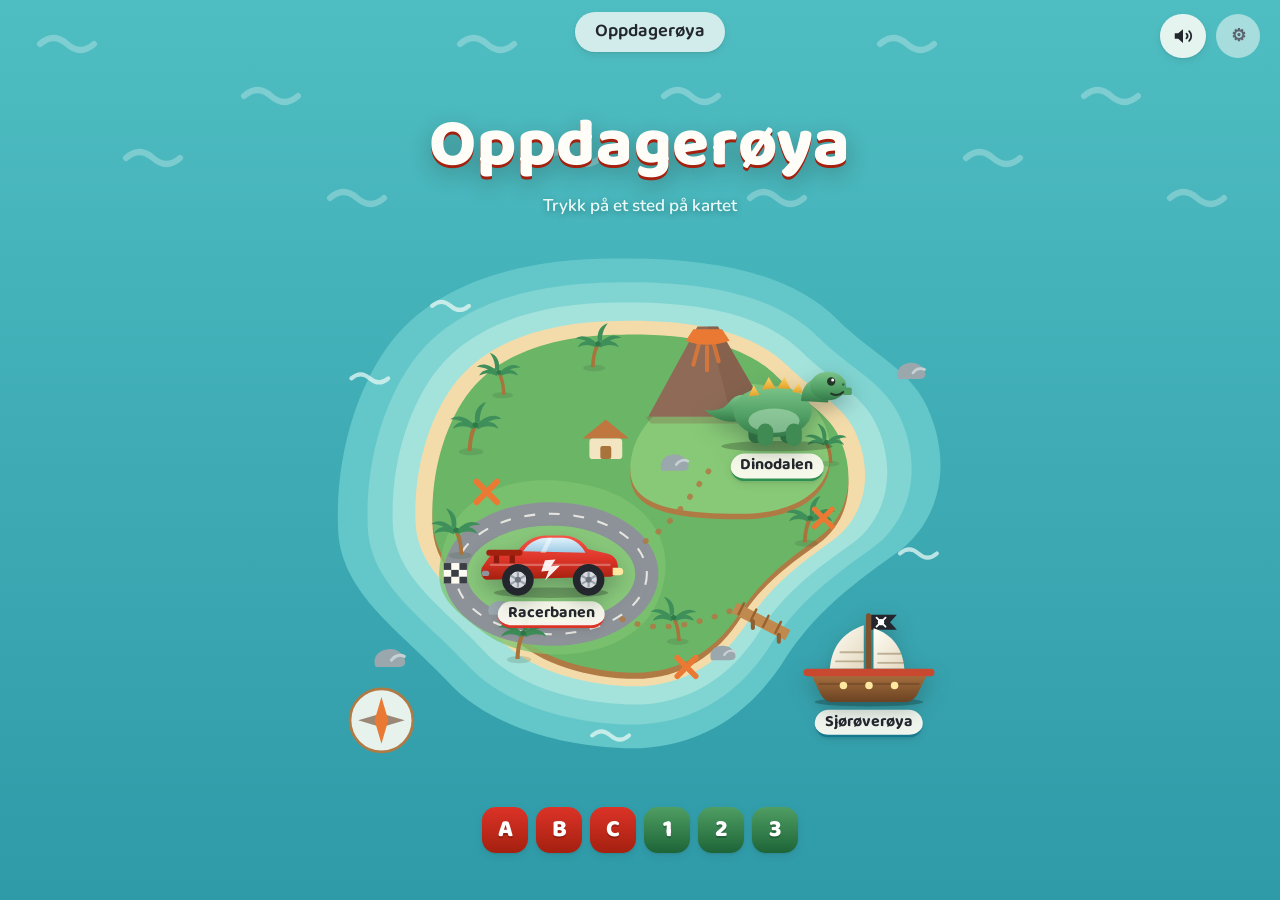
==== commit ad79e649: "Fjern all bruk av enhetsstemme, og lås runden til den er ferdig To ting fra tilbakemeldinger fra stu" ====
--- a/index.html
+++ b/index.html
@@ -215,115 +215,21 @@
         <span class="bryter-spor"></span>
         <span>Lydeffekter</span>
       </label>
-      <label class="velgerrad">
-        <span>Hvilken stemme</span>
-        <select id="inn-stemmevalg"></select>
-      </label>
-      <div class="provrad">
-        <button class="lyttknapp" id="inn-prov" type="button">
-          <span class="lytt-ikon" aria-hidden="true"></span><span>Hør stemmen</span>
-        </button>
-        <span class="ibruk" id="stemme-ibruk"></span>
-      </div>
-      <div class="provrad">
-        <button class="knapp knapp--flat knapp--liten" id="inn-let" type="button">
-          Søk etter stemmer på nytt
-        </button>
-        <span class="stemmetall" id="stemme-tall"></span>
-      </div>
-      <p class="merknad advarsel" id="ios-merknad" hidden>
-        <b>På iPhone og iPad:</b> Safari gir nettsider bare de enkle
-        systemstemmene. Nora og Henrik i «forbedret» eller «premium» kan lastes
-        ned til iPhonen, men Apple lar dem ikke brukes av nettsider — bare av
-        iOS selv, og Apple sier at det er slik det skal være. Det er derfor de
-        ikke dukker opp i lista over, og ingen innstilling her kan hente dem
-        fram. På Mac og Windows virker de nedlastede stemmene som de skal.
-        <b>Veien utenom står under «Lydklipp».</b>
-      </p>
-      <label class="bryter">
-        <input type="checkbox" id="inn-bokstavlyd">
-        <span class="bryter-spor"></span>
-        <span>Si bokstavlyden også</span>
-      </label>
-      <p class="merknad">
-        Normalt sier spillet «ell … ell for Løve». Med denne på legges selve
-        lyden inn imellom: «ell … lll … ell for Løve». Navnet på en konsonant
-        begynner på en vokal, så uten lyden hører han ingen sammenheng mellom
-        «ell» og lyden L lager i «Løve» — og det er nettopp den sammenhengen
-        «Første lyd» bygger på.
-        <br><br>
-        <b>Hør gjennom før du lar den stå på.</b> Hvordan en stemme leser
-        «sss» eller «rrr» varierer, og en lyd som blir rot er verre enn ingen
-        lyd. Bare bokstaver som kan holdes ut i tid er med (F, J, L, M, N, R,
-        S, V); B, D, G, K, P og T kan ikke sies uten en vokal etterpå. Tabellen
-        står øverst i <code>js/data.js</code> og er lett å rette i.
-      </p>
-      <label class="skyver">
-        <span>Hvor fort stemmen snakker</span>
-        <input type="range" id="inn-fart" min="0.75" max="1.1" step="0.05">
-        <output id="ut-fart"></output>
-      </label>
-      <p class="merknad">
-        Går farten under «rolig», begynner de fleste stemmer å slure og høres
-        mer robotaktige ut. Roen i spillet kommer fra pausene mellom setningene,
-        ikke fra å bremse stemmen.
-      </p>
-      <p class="merknad" id="stemme-merknad" hidden></p>
-      <details class="hjelpetekst">
-        <summary>Stemmen høres robotaktig ut — hva kan jeg gjøre?</summary>
-        <p>
-          Kvaliteten kommer fra stemmen operativsystemet har installert, ikke fra
-          spillet. De gamle innebygde stemmene er metalliske; de nyere er langt
-          bedre og gratis å laste ned:
-        </p>
-        <p>
-          <b>Mac:</b> Systeminnstillinger → Tilgjengelighet → Talt innhold →
-          Systemstemme → Tilpass. Last ned <b>Nora (Premium)</b>. Velg den i lista over.
-        </p>
-        <p>
-          <b>Windows:</b> Innstillinger → Tid og språk → Tale → Legg til stemmer →
-          Norsk bokmål. Stemmer som heter <b>Natural</b> eller <b>Online</b> er de nye.
-          Microsoft Edge har som regel flere av dem enn Chrome.
-        </p>
-        <p>
-          Spillet velger den beste norske stemmen det finner av seg selv, men du
-          kan overstyre valget i lista over.
-        </p>
-      </details>
-    </section>
-
-    <!-- Språkpakken. Dette er svaret på iPhone-problemet over: alt spillet
-         sier ligger som ferdige lydklipp i lyd/, så vi slipper å be
-         nettleseren snakke. -->
-    <section class="panel-del">
-      <h3>Norsk språkpakke</h3>
       <p class="merknad">
         Alt spillet sier er lest inn på forhånd med en norsk nevral stemme og
-        ligger som lydfiler i spillet. Derfor høres det likt ut på iPhone,
-        iPad, Mac, Windows og Android — uten at noen trenger å gjøre noe.
-        Stemmen er trent på Nasjonalbibliotekets talesyntesekorpus.
-      </p>
-      <label class="bryter">
-        <input type="checkbox" id="inn-lydbank">
-        <span class="bryter-spor"></span>
-        <span>Bruk språkpakken</span>
-      </label>
+        ligger som lydfiler i spillet selv — det er den eneste stemmen
+        spillet har, og den samme overalt: iPhone, iPad, Mac, Windows og
+        Android, uten at noen trenger å gjøre noe. Stemmen er trent på
+        Nasjonalbibliotekets talesyntesekorpus.
+      </p>
       <p class="ibruk" id="lydbank-status"></p>
       <p class="merknad">
-        Slår du den av, snakker nettleserens egen talesyntese i stedet — den
-        du velger over.
-      </p>
-      <p class="merknad">
-        To ting kan ikke ligge i en ferdig pakke, og sies derfor av
-        talesyntesen: <b>barnets eget navn</b> til slutt i «Navnet mitt», og
-        <b>bokstavlydene</b> («fff», «sss») — en lyd som skal holdes ut i tid
-        får ikke en lesende stemme til.
-      </p>
-      <p class="merknad">
         Rosen sier navnet figuren fikk. Alle navnene i forslagslista ligger i
-        pakken; skriver du inn et eget navn, sier spillet rosen uten navnet
-        («Bra kjørt!») i stedet for å bytte til robotstemmen midt i en
-        oppmuntring.
+        pakken; skriver du inn et eget navn selv, sier spillet rosen uten
+        navnet i stedet («Bra kjørt!») — det er bedre å miste navnet enn å
+        plutselig høres helt annerledes ut. Barnets eget navn i «Navnet
+        mitt» sies bokstav for bokstav med de samme klippene som resten av
+        runden, av samme grunn.
       </p>
     </section>
 
@@ -433,6 +339,18 @@
         dukket opp, blir stående – noe som forsvinner igjen er uforståelig for
         en som ikke kan lese seg til hvorfor.
       </p>
+      <label class="bryter">
+        <input type="checkbox" id="inn-las-underveis">
+        <span class="bryter-spor"></span>
+        <span>Fullfør runden før man kan gå ut</span>
+      </label>
+      <p class="merknad">
+        Gjemmer pila tilbake mens en runde med fem oppgaver pågår, så den
+        alltid får en slutt i stedet for å bli avbrutt underveis. Fri
+        utforsking i Garasjen og Alfabetløypa er ikke berørt av dette — der
+        er det ingenting å fullføre, bare et sted å se seg om. Du kommer
+        alltid ut selv, via tannhjulet øverst.
+      </p>
     </section>
 
     <section class="panel-del">
--- a/css/stil.css
+++ b/css/stil.css
@@ -138,6 +138,13 @@
   touch-action: manipulation;
 }
 
+/* iOS gir knapper sin egen bakgrunn, kant og runding hvis man ikke sier fra.
+   Alle knappene her har sin egen form; uten dette kan Safari legge sin oppå. */
+button {
+  -webkit-appearance: none;
+  appearance: none;
+}
+
 /* iOS Safari lar html og body få høyden til den STORE viewporten – den uten
    adresselinje – mens position:fixed måles mot det som faktisk vises. Med
    adresselinja framme blir siden derfor høyere enn skjermen, nederste flis
@@ -379,12 +386,18 @@
 
 .topp-hoyre { display: flex; align-items: center; gap: 10px; position: relative; }
 
+/* Minst 44×44 – Apples egen grense for hva en finger treffer, og en treårs
+   finger sikter dårligere enn en voksen. Knappene i toppen lå på 36–42 og
+   var de eneste i spillet under grensen. */
 .ikonknapp {
   font: inherit;
   font-weight: 700;
   display: inline-flex;
   align-items: center;
+  justify-content: center;
   gap: 8px;
+  min-width: 44px;
+  min-height: 44px;
   padding: 9px 18px;
   border: none;
   border-radius: 999px;
@@ -428,7 +441,9 @@
   cursor: pointer;
   display: inline-flex;
   align-items: baseline;
+  justify-content: center;
   gap: 6px;
+  min-height: 44px;
   padding: 8px 16px;
   border-radius: 999px;
   background: rgba(255, 253, 248, .86);
@@ -686,6 +701,12 @@
   position: absolute;
   transform: translate(-50%, -50%);
   width: 22%;
+  /* Tegningen krymper med kartet, men trykkflaten skal aldri under 44×44 –
+     bilen er lav og flat, og ble 43 px høy på en liggende telefon. Boksen er
+     usynlig, så den kan godt være større enn figuren. */
+  min-width: 44px;
+  min-height: 44px;
+  justify-content: center;
   font: inherit;
   border: none;
   padding: 0;
@@ -871,12 +892,15 @@
 /* Brikkene i bildet ser ut som brikkene i spillet – samme farge, samme
    runding, samme hvite tegn. Det er gjenkjennelsen som gjør bildet lesbart. */
 .mb-brikke rect { fill: var(--aksent); }
+/* Loddrett midtstilling gjøres med dy i selve markupen, ikke med
+   dominant-baseline: den har vært vaklende i Safari, og et tall som sitter
+   for lavt i brikken ser ut som en feil. dy er en presentasjonsattributt
+   alle nettlesere har regnet riktig i tjue år. */
 .mb-brikke text, .mb-ramme text, .mb-merketall {
   font-family: var(--font-display);
   font-weight: 800;
   font-size: 15px;
   text-anchor: middle;
-  dominant-baseline: central;
 }
 .mb-brikke text { fill: #fff; }
 .mb-ramme rect { fill: none; stroke: var(--aksent); stroke-width: 3; stroke-dasharray: 5 4; }
@@ -886,11 +910,11 @@
 .mb-prikk { fill: var(--blekk-svak); opacity: .35; }
 .mb-hoyttaler path { fill: var(--blekk); }
 .mb-hoyttaler .mb-bolge { fill: none; stroke: var(--blekk); stroke-width: 3; stroke-linecap: round; }
-.mb-ikon { font-size: 30px; text-anchor: middle; dominant-baseline: central; }
+.mb-ikon { font-size: 30px; text-anchor: middle; }
 .mb-ting rect { fill: var(--flate); stroke: var(--aksent); stroke-width: 3; }
 .mb-merke { fill: var(--aksent); }
 .mb-merketall { fill: #fff; font-size: 11px; }
-.mb-ting-ikon { font-size: 15px; text-anchor: middle; dominant-baseline: central; }
+.mb-ting-ikon { font-size: 15px; text-anchor: middle; }
 
 .flis-navn {
   font-family: var(--font-display);
@@ -1817,9 +1841,6 @@
 .bryter input:checked + .bryter-spor::after { transform: translateX(21px); }
 .bryter input:focus-visible + .bryter-spor { outline: 3px solid var(--blekk); outline-offset: 2px; }
 
-.skyver { display: flex; align-items: center; gap: 12px; padding: 8px 0; font-weight: 600; }
-.skyver input { flex: 1; accent-color: var(--aksent); }
-.skyver output { font-weight: 700; color: var(--blekk-svak); min-width: 92px; }
 
 .merknad { margin: 4px 0 0; font-size: .87rem; color: var(--blekk-svak); font-weight: 500; }
 .merknad.advarsel { color: #9a5116; }
@@ -1974,33 +1995,6 @@
 }
 .voksenboble .knapp { box-shadow: 0 3px 0 rgba(0, 0, 0, .3); }
 
-/* Stemmevelger og prøveknapp i foreldremenyen */
-.velgerrad {
-  display: flex;
-  align-items: center;
-  gap: 12px;
-  padding: 8px 0;
-  font-weight: 600;
-}
-.velgerrad select {
-  flex: 1;
-  min-width: 0;
-  font: inherit;
-  font-size: .95rem;
-  padding: 10px 12px;
-  border: none;
-  border-radius: 12px;
-  background: var(--flate-2);
-  color: var(--blekk);
-  cursor: pointer;
-}
-.provrad {
-  display: flex;
-  align-items: center;
-  gap: 12px;
-  flex-wrap: wrap;
-  padding-bottom: 4px;
-}
 .ibruk {
   font-size: .85rem;
   font-weight: 700;
@@ -2010,7 +2004,6 @@
   border-radius: 999px;
 }
 .ibruk--advarsel { color: #9a5116; background: #fdf0e2; }
-.stemmetall { font-size: .82rem; font-weight: 600; color: var(--blekk-svak); }
 
 }
 
@@ -2118,6 +2111,11 @@
   .flis { padding: 9px 8px 10px; gap: 6px; border-radius: 20px; }
   .flis-navn { font-size: .98rem; }
   .flis-bilde { padding: 4px; border-radius: 13px; }
+  /* Panelet går helt ut i kantene på telefon, og da må overlegget slippe
+     lufta si: med 24 px padding rundt ble et 100dvh-høyt panel 48 px høyere
+     enn skjermen, og nederste halvdel av «Lukk» havnet utenfor. Målt på
+     390×844 og 360×780. */
+  .overlegg { padding: 0; }
   .panel {
     width: 100%;
     height: 100vh;
@@ -2135,15 +2133,6 @@
   .panel-innhold { font-size: .95rem; }
   .bokstavvelger { grid-template-columns: repeat(auto-fit, minmax(38px, 1fr)); }
 
-  /* Rader med etikett + kontroll får ikke plass side om side på en telefon.
-     Etiketten legger seg over kontrollen i stedet for å brekke i tre. */
-  .skyver, .velgerrad { flex-wrap: wrap; gap: 8px; }
-  .skyver > span:first-child,
-  .velgerrad > span:first-child { width: 100%; }
-  .skyver input[type="range"] { flex: 1 1 60%; }
-  .skyver output { min-width: 0; }
-  .velgerrad select { width: 100%; }
-  .provrad { flex-direction: column; align-items: flex-start; gap: 8px; }
   .ibruk { max-width: 100%; white-space: normal; }
 }
 
@@ -2169,7 +2158,15 @@
 
    Merk øvre og nedre grense: uten min-height slår denne inn på telefon som
    holdes på tvers også, der 48 px er riktig og settes lenger ned. */
-@media (max-width: 560px) and (max-height: 700px) and (min-height: 521px) {
+@media (min-width: 404px) and (max-width: 560px) and (max-height: 700px) and (min-height: 521px) {
+  :root { --rute: 62px; }
+}
+
+/* Smalere enn ~404 px får bare fire ruter i bredden ved 72 px, og da trengs
+   sju–åtte rader. Under ca. 810 px høyde rekker de ikke ned, og rutenettet
+   begynner å rulle. Ved 62 px blir det fem i bredden og alt får plass.
+   Målt på 360×780, der de to nederste radene lå under kanten. */
+@media (max-width: 403px) and (max-height: 809px) and (min-height: 521px) {
   :root { --rute: 62px; }
 }
 
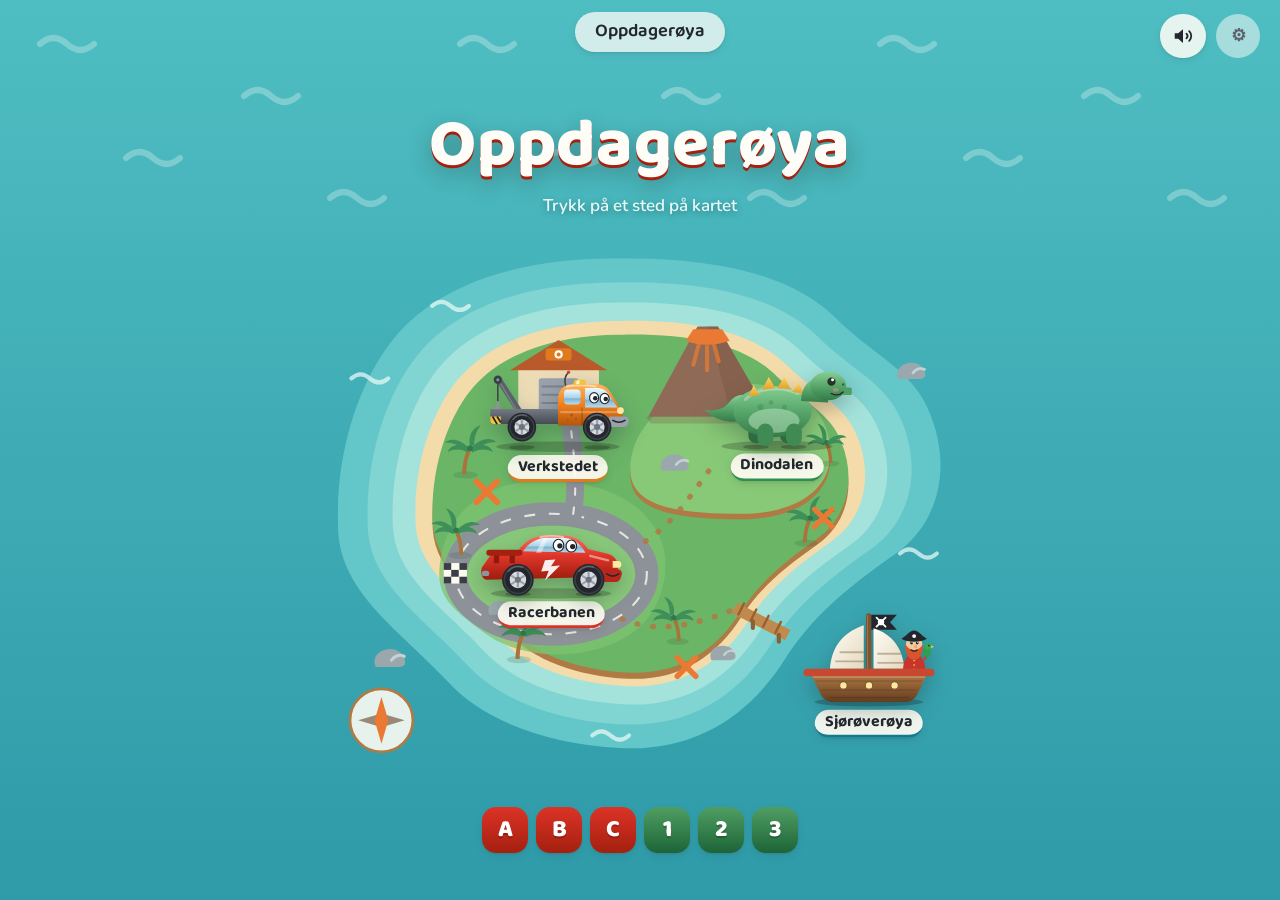
==== commit b76515f2: "Legg til Verkstedet: tauebilen og «Hent», det fjerde stedet på øya Det barnet møter: - Et nytt sted " ====
--- a/index.html
+++ b/index.html
@@ -8,6 +8,12 @@
 <link rel="stylesheet" href="css/stil.css">
 </head>
 <body>
+
+<!-- For skjermlesere: nedtellingen selv er aria-hidden (den skal ikke lese
+     opp «3, 2, 1» hvert sekund), men et enkelt varsel når den starter er
+     bedre enn at skjermen bare bytter innhold uten forvarsel. Se
+     js/moduser.js sin nedtelling(). -->
+<div class="skjult-visuelt" id="nedtelling-kunngjoring" aria-live="polite"></div>
 
 <!-- Scenen ligger bakerst og bytter når man bytter verden.
      Den er stille: skyene driver så sakte at det knapt merkes. -->
@@ -133,9 +139,10 @@
     </div>
 
     <div class="videre-felt">
-      <button class="knapp knapp--stor knapp--pil" id="loype-videre" type="button">
+      <div class="nedtelling" id="loype-nedtelling" aria-hidden="true"></div>
+      <button class="knapp knapp--stor knapp--pil" id="loype-videre" type="button" hidden>
         <span class="knapp-ikon" id="loype-videre-ikon" aria-hidden="true"></span>
-        <span class="knapp-tekst" id="loype-videre-tekst">Neste</span>
+        <span class="knapp-tekst" id="loype-videre-tekst">Tilbake</span>
       </button>
     </div>
   </section>
@@ -155,10 +162,7 @@
     <div class="valg" id="oppgave-valg"></div>
 
     <div class="videre-felt">
-      <button class="knapp knapp--stor knapp--pil" id="oppgave-videre" type="button" hidden>
-        <span class="knapp-ikon" id="videre-ikon" aria-hidden="true"></span>
-        <span class="knapp-tekst" id="videre-tekst">Videre</span>
-      </button>
+      <div class="nedtelling" id="oppgave-videre" hidden aria-hidden="true"></div>
     </div>
   </section>
 
@@ -170,11 +174,17 @@
       <div class="oppsum-stjerner" id="oppsum-stjerner" aria-hidden="true"></div>
       <div class="oppsum-brikker" id="oppsum-brikker"></div>
       <div class="oppsum-ny" id="oppsum-ny" hidden></div>
+      <!-- Symboler, ikke ord – han kan ikke lese «Tilbake». Huset fører hjem
+           til menyen og er hovedvalget; pila rundt er en runde til, noe han
+           kan velge selv, men som spillet aldri foreslår. -->
+      <div class="knapperad">
+        <button class="knapp knapp--ikon" id="oppsum-tilbake" type="button"
+                aria-label="Tilbake til menyen"><span class="knapp-ikon" aria-hidden="true"></span></button>
+        <button class="knapp knapp--flat knapp--ikon" id="oppsum-igjen" type="button"
+                aria-label="En runde til"><span class="knapp-ikon" aria-hidden="true"></span></button>
+      </div>
+      <!-- Til den voksne som sitter ved siden av. -->
       <p class="oppsum-tekst" id="oppsum-tekst"></p>
-      <div class="knapperad">
-        <button class="knapp" id="oppsum-igjen" type="button"><span>En runde til</span></button>
-        <button class="knapp knapp--flat" id="oppsum-tilbake" type="button">Tilbake</button>
-      </div>
     </div>
   </section>
 
@@ -261,9 +271,9 @@
         </p>
       </details>
       <details class="hjelpetekst">
-        <summary>Med tall — Dinodalen</summary>
+        <summary>Med tall — Dinodalen og Verkstedet</summary>
         <p>
-          <b>Reiret:</b> fri utforsking. Trykk på et tall og se hvor mange
+          <b>Reiret / Verktøykassa:</b> fri utforsking. Trykk på et tall og se hvor mange
           det er.<br><br>
           <b>Tallrekka:</b> fra 1 til 10, ett trykk om gangen.<br><br>
           <b>Tell:</b> trykk på hver ting og tell dem, og velg tallet. Det er
@@ -272,7 +282,15 @@
           kan telle om.<br><br>
           <b>Finn tallet:</b> spillet sier et tall, han velger riktig skilt.
           Å kjenne igjen tallsymbolet er vanskeligere enn å telle, så den
-          kommer når han har talt seg gjennom noen runder.
+          kommer når han har talt seg gjennom noen runder.<br><br>
+          <b>Hent</b> (bare i Verkstedet): «Hent tre biler!» Han trykker på
+          én bil om gangen, tauebilen henter den, og spillet teller høyt. Så
+          trykker han på garasjen. Det står alltid flere biler enn han skal
+          ha – oppgaven er å vite når han skal stoppe. Det er den ekte prøven
+          på om et barn kan telle, ikke bare ramse opp tallene. Ble det for
+          mange, kjøres bilene ut igjen og dere teller sammen; for få, og
+          garasjen ber om flere. Med hjelp viser garasjen tomme plasser for
+          resten.
         </p>
       </details>
       <p class="merknad">
@@ -392,11 +410,8 @@
 
     <section class="panel-del">
       <h3>Navn på figurene</h3>
-      <div class="navnrad">
-        <label>Racerbilen<input type="text" id="inn-navn-bane" maxlength="20"></label>
-        <label>Kapteinen<input type="text" id="inn-navn-oy" maxlength="20"></label>
-        <label>Dinosauren<input type="text" id="inn-navn-dino" maxlength="20"></label>
-      </div>
+      <!-- Ett felt per verden, laget av js/spill.js fra VERDENER. -->
+      <div class="navnrad" id="inn-navn-figurer"></div>
     </section>
 
     <section class="panel-del">
@@ -430,8 +445,8 @@
 <script src="js/replikker.js"></script>
 <script src="js/lagring.js"></script>
 <script src="js/figurer.js"></script>
-<!-- Lydbanken: ferdige klipp som brukes i stedet for talesyntesen når vi har
-     dem. manifest.js lages av lag-lydbank.sh og er tom til den er kjørt. -->
+<!-- Språkpakken: ett innlest klipp per replikk. manifest.js lages av
+     lag-lydpakke.py. -->
 <script src="lyd/manifest.js"></script>
 <script src="js/lydbank.js"></script>
 <script src="js/tale.js"></script>
--- a/css/stil.css
+++ b/css/stil.css
@@ -18,7 +18,6 @@
   --font-display: 'Baloo 2', 'Trebuchet MS', 'Segoe UI', system-ui, sans-serif;
   --font-ui: 'Nunito', 'Segoe UI', -apple-system, BlinkMacSystemFont, Roboto, sans-serif;
 
-  --r-sm: 12px;
   --r-md: 18px;
   --r-lg: 26px;
   --r-xl: 34px;
@@ -27,7 +26,7 @@
   --rute: 96px;      /* bokstavrutene i Garasjen/Skattekartet */
 
   /* Nøytral scene – brukes på start- og verdensskjermen */
-  --himmel-topp: #b7e0f2;
+  --himmel-topp: #9bd6f0;
   --himmel-bunn: #ffe7c9;
   --sol: rgba(255, 236, 190, .85);
   --as-fjern: #c2dcc6;
@@ -40,10 +39,6 @@
   --grunn-bunn: #5e8f6c;
   --stripe: transparent;
 
-  --lakk: #dc3327;
-  --lakk-lys: #f4574a;
-  --lakk-mork: #a4200f;
-
   --blekk: #23262d;
   --blekk-svak: #5d646f;
   --flate: #fffdf8;
@@ -58,6 +53,7 @@
   --god-mork: #1f5c3c;
   --god-svak: #e6f4ec;
   --gull: #e2a017;
+  --gull-mork: #9c6608;
 
   --sk-1: 0 1px 2px rgba(40, 30, 15, .1), 0 3px 8px rgba(40, 30, 15, .08);
   --sk-2: 0 2px 4px rgba(40, 30, 15, .1), 0 10px 24px rgba(40, 30, 15, .13);
@@ -68,7 +64,7 @@
 
 /* Racerbanen: ettermiddagshimmel over asfalt. */
 body[data-verden="bane"] {
-  --himmel-topp: #8fcdea;
+  --himmel-topp: #6cc0ec;
   --himmel-bunn: #ffdcae;
   --sol: rgba(255, 226, 168, .9);
   --as-fjern: #b6d3ba;
@@ -81,14 +77,11 @@
   --aksent: #dc3327;
   --aksent-mork: #a4200f;
   --aksent-svak: #fdeceb;
-  --lakk: #dc3327;
-  --lakk-lys: #f4574a;
-  --lakk-mork: #a4200f;
 }
 
 /* Sjørøverøya: gullhimmel over dypt vann. */
 body[data-verden="oy"] {
-  --himmel-topp: #9fd8e8;
+  --himmel-topp: #74cde6;
   --himmel-bunn: #ffe3b0;
   --sol: rgba(255, 233, 178, .95);
   --as-fjern: #a9c9cf;
@@ -101,15 +94,12 @@
   --aksent: #16788f;
   --aksent-mork: #0d4c5e;
   --aksent-svak: #e2f1f5;
-  --lakk: #c8492f;
-  --lakk-lys: #e0674c;
-  --lakk-mork: #8f2f1c;
 }
 
 /* Dinodalen: frodig grønt under en varm urtidshimmel. Aksenten er grønn, så
    barnet ser med én gang at han er et annet sted enn på racerbanen. */
 body[data-verden="dino"] {
-  --himmel-topp: #9ad9de;
+  --himmel-topp: #78d0d4;
   --himmel-bunn: #ffd9a8;
   --sol: rgba(255, 226, 168, .9);
   --as-fjern: #a8c9b0;
@@ -122,9 +112,23 @@
   --aksent: #2f8f52;
   --aksent-mork: #1d6437;
   --aksent-svak: #e6f4ea;
-  --lakk: #4f9e63;
-  --lakk-lys: #7cc48a;
-  --lakk-mork: #357a49;
+}
+
+/* Verkstedet: asfalt og oransje, som tauebilen. */
+body[data-verden="taue"] {
+  --himmel-topp: #74c4e8;
+  --himmel-bunn: #ffd9a0;
+  --sol: rgba(255, 226, 168, .9);
+  --as-fjern: #b9cfc0;
+  --as-bak: #93b59e;
+  --as-fram: #6d9f7e;
+  --tre: #4c8a63;
+  --grunn-topp: #55595f;
+  --grunn-bunn: #3b3e44;
+  --stripe: #f2c33d;
+  --aksent: #e07a1f;
+  --aksent-mork: #a4520c;
+  --aksent-svak: #fdf0e2;
 }
 
 * { box-sizing: border-box; }
@@ -267,8 +271,19 @@
 .scene-landskap .lag {
   position: absolute;
   left: 0; right: 0; bottom: 0;
-  width: 100%;
-}
+  /* Litt bredere enn skjermen, så det finnes landskap å gli inn fra når
+     lagene forskyves (under). */
+  width: calc(100% + 160px);
+}
+/* Dybde: når figuren kjører bortover, glir lagene forbi i ulik fart – det
+   fjerne sakte, det nære fortere. --kjort settes av Moduser når figuren
+   flytter seg, og ingenting rører seg ellers. */
+body.bevegelse .scene-landskap .lag {
+  transition: transform 980ms cubic-bezier(.42, .05, .18, 1);
+}
+body.bevegelse .scene-landskap .lag--fjern { transform: translateX(max(-160px, calc(var(--kjort, 0px) * -.03))); }
+body.bevegelse .scene-landskap .lag--bak { transform: translateX(max(-160px, calc(var(--kjort, 0px) * -.07))); }
+body.bevegelse .scene-landskap .lag--fram { transform: translateX(max(-160px, calc(var(--kjort, 0px) * -.13))); }
 .scene-landskap .lag--fjern { height: 184px; }
 .scene-landskap .lag--bak { height: 150px; opacity: .9; }
 .scene-landskap .lag--fram { height: 118px; }
@@ -282,7 +297,8 @@
 }
 
 /* Lys kantlinje øverst på asfalten – veier har kanter. */
-body[data-verden="bane"] .scene-grunn::before {
+body[data-verden="bane"] .scene-grunn::before,
+body[data-verden="taue"] .scene-grunn::before {
   content: "";
   position: absolute;
   left: 0; right: 0; top: 7px;
@@ -384,7 +400,9 @@
   white-space: nowrap;
 }
 
-.topp-hoyre { display: flex; align-items: center; gap: 10px; position: relative; }
+/* margin-left: auto holder gruppa i høyre hjørne også på telefon, der
+   midtfeltet er borte – uten den havnet lyd og tannhjul midt på. */
+.topp-hoyre { display: flex; align-items: center; gap: 10px; position: relative; margin-left: auto; }
 
 /* Minst 44×44 – Apples egen grense for hva en finger treffer, og en treårs
    finger sikter dårligere enn en voksen. Knappene i toppen lå på 36–42 og
@@ -458,7 +476,7 @@
    et tall som gråner mens han spiller ville sett ut som at noe var galt. */
 .teller[disabled] { cursor: default; }
 .teller { transition: transform var(--mykt); }
-.teller-stjerne { color: var(--gull); font-size: 1.15rem; }
+.teller-stjerne { color: var(--gull-mork); font-size: 1.15rem; }
 .teller-av { color: var(--blekk-svak); font-size: .82rem; font-weight: 600; }
 .teller[hidden] { display: none; }
 .teller.smell { animation: smell 520ms cubic-bezier(.3, 1.5, .5, 1); }
@@ -483,7 +501,7 @@
   color: #fff;
   cursor: pointer;
   box-shadow: 0 4px 0 rgba(0, 0, 0, .22), var(--sk-2);
-  transition: transform 120ms ease, box-shadow 120ms ease, filter var(--mykt);
+  transition: transform 200ms cubic-bezier(.34, 1.56, .64, 1), box-shadow 160ms ease, filter var(--mykt);
   position: relative;
 }
 .knapp > span {
@@ -491,19 +509,11 @@
   line-height: 1.2;
   text-shadow: 0 1px 1px rgba(0, 0, 0, .22);
 }
-.knapp::before {
-  content: "";
-  position: absolute;
-  inset: 3px 12px auto;
-  height: 38%;
-  border-radius: 999px;
-  background: linear-gradient(to bottom, rgba(255, 255, 255, .32), rgba(255, 255, 255, 0));
-  pointer-events: none;
-}
-.knapp:hover { filter: brightness(1.06); }
+.knapp:hover { filter: brightness(1.06); transform: scale(1.03); }
 .knapp:active {
-  transform: translateY(4px);
+  transform: translateY(4px) scale(.97);
   box-shadow: 0 0 0 rgba(0, 0, 0, .22), var(--sk-1);
+  transition: transform 60ms ease, box-shadow 60ms ease;
 }
 
 .knapp--stor { font-size: 1.45rem; padding: 19px 52px 16px; }
@@ -519,11 +529,36 @@
 .knapp--pil .knapp-ikon svg { width: 38px; height: 38px; display: block; }
 .knapp--pil .knapp-tekst { display: block; line-height: 1.2; text-shadow: 0 1px 1px rgba(0, 0, 0, .22); }
 
+/* Nedtellingen som erstattet «Videre»-knappen: en ring som tømmes og et
+   tall i midten, ikke en knapp – den skal ikke se ut som noe å trykke på,
+   for det er den ikke lenger. Lys bunnfarge og verdenens aksentfarge på
+   ringen, samme uttrykk som resten av kortet den står ved siden av. */
+.nedtelling {
+  width: 60px;
+  height: 60px;
+  border-radius: 999px;
+  background: var(--flate);
+  color: var(--aksent-mork);
+  display: flex;
+  align-items: center;
+  justify-content: center;
+  box-shadow: var(--sk-2);
+}
+.nedtelling[hidden] { display: none; }
+.nedtelling svg { width: 46px; height: 46px; display: block; }
+
+/* Selve SVG-en byttes bare ut når nedtellingen starter (js/moduser.js sørger
+   for det) – hvert tikk etterpå endrer kun dashoffset og tallet på det
+   samme elementet, slik at overgangen har noe å gli mellom i stedet for å
+   hoppe. */
+.nedtelling-ring { transition: stroke-dashoffset 1s linear; }
+.nedtelling-tall { text-shadow: none; }
+
 /* Felle verdt å huske: en klasse som setter display overstyrer nettleserens
    egen regel for [hidden], og da blir knappen stående synlig selv om koden
    tror den er skjult. Disse to må derfor sies eksplisitt. */
 .knapp[hidden], .lyttknapp[hidden] { display: none; }
-.knapp--liten { font-size: .95rem; padding: 11px 20px 9px; }
+.knapp--liten { font-size: .95rem; padding: 11px 20px 9px; min-height: 44px; }
 
 .knapp--flat {
   background: rgba(255, 253, 248, .9);
@@ -531,14 +566,12 @@
   box-shadow: 0 3px 0 var(--kant), var(--sk-1);
 }
 .knapp--flat:hover { color: var(--blekk); }
-.knapp--flat::before { display: none; }
 
 .knapp--fare {
   background: rgba(255, 253, 248, .9);
   color: #b03a2b;
   box-shadow: inset 0 0 0 2px rgba(176, 58, 43, .35);
 }
-.knapp--fare::before { display: none; }
 
 /* Knapp som må holdes inne. Fyllingen viser den voksne at noe skjer, og at
    det tar tid – en dialogboks er bare ett trykk til for et barn som uansett
@@ -561,6 +594,12 @@
 .knapp--hold.holder .hold-fyll { width: 100%; transition: width 2s linear; }
 
 .knapperad { display: flex; gap: 14px; flex-wrap: wrap; justify-content: center; align-items: center; }
+
+/* Knapp med et symbol i stedet for et ord. */
+.knapp--ikon { display: inline-flex; align-items: center; justify-content: center; padding: 14px 40px 12px; }
+.knapp--ikon .knapp-ikon svg { width: 42px; height: 42px; display: block; }
+.knapp--ikon.knapp--flat { padding: 12px 20px 10px; }
+.knapp--ikon.knapp--flat .knapp-ikon svg { width: 30px; height: 30px; }
 
 .lyttknapp {
   font-family: var(--font-ui);
@@ -755,9 +794,11 @@
 .kartsted--bane { --merke: #dc3327; }
 .kartsted--oy   { --merke: #16788f; }
 .kartsted--dino { --merke: #2f8f52; }
-
-/* Skipet ligger på vannet og skal duve, ikke stå stille som et hus. */
-.kartsted--oy .kartsted-figur {
+.kartsted--taue { --merke: #e07a1f; }
+
+/* Skipet ligger på vannet og skal duve, ikke stå stille som et hus – men
+   bare når «la ting bevege seg» er på, som alt annet som går av seg selv. */
+body.bevegelse .kartsted--oy .kartsted-figur {
   transform-origin: 50% 80%;
   animation: duv-pa-kartet 4200ms ease-in-out infinite;
 }
@@ -766,7 +807,7 @@
   50%      { transform: translateY(-2%) rotate(1.6deg); }
 }
 @media (prefers-reduced-motion: reduce) {
-  .kartsted--oy .kartsted-figur { animation: none; }
+  body.bevegelse .kartsted--oy .kartsted-figur { animation: none; }
 }
 
 /* Smakebiter: tre bokstaver og tre tall, i samme form som brikkene i spillet.
@@ -848,6 +889,9 @@
      trengs; derfor krymper flisene på små skjermer lenger nede. */
   min-height: 0;
   overflow-y: auto;
+  /* Luft til skyggene: et rullefelt klipper det som stikker ut, og da sto
+     det et blekt rektangel bak flisene. */
+  padding: 18px 30px 36px;
 }
 
 .flis {
@@ -911,6 +955,9 @@
 .mb-hoyttaler path { fill: var(--blekk); }
 .mb-hoyttaler .mb-bolge { fill: none; stroke: var(--blekk); stroke-width: 3; stroke-linecap: round; }
 .mb-ikon { font-size: 30px; text-anchor: middle; }
+.mb-ikon--liten { font-size: 19px; }
+.mb-garasje { fill: var(--aksent); }
+.mb-garasje-tall { fill: #fff; font-family: var(--font-display); font-weight: 800; font-size: 18px; text-anchor: middle; }
 .mb-ting rect { fill: var(--flate); stroke: var(--aksent); stroke-width: 3; }
 .mb-merke { fill: var(--aksent); }
 .mb-merketall { fill: #fff; font-size: 11px; }
@@ -1062,7 +1109,7 @@
   position: absolute;
   right: 6px; top: 4px;
   font-size: .8rem;
-  color: var(--gull);
+  color: var(--gull-mork);
 }
 .bokstav.aktiv.mestret::after { color: #ffe9a0; }
 
@@ -1106,13 +1153,21 @@
 }
 #oppgave-lytt .lytt-ikon svg,
 #utforsk-lytt .lytt-ikon svg { width: 26px; height: 26px; }
+/* Mot himmelen alene falt teksten under 4,5:1 kontrast i alle tre verdener
+   (målt 3.4–3.8:1) – en skygge løser det ikke når bunnen skifter farge
+   gjennom hele gradienten. En liten sky-aktig lapp bak ordene gir den samme
+   trygge bunnfargen overalt (5,9:1) og ser i tillegg ut som en tydelig
+   beskjed å lese, ikke tekst som flyter i løse luften. */
 .oppdrag-tekst {
   margin: 0;
   font-family: var(--font-display);
   font-weight: 600;
   font-size: 1.35rem;
   color: var(--blekk-svak);
-  text-shadow: 0 1px 0 rgba(255, 255, 255, .55);
+  background: rgba(255, 253, 248, .88);
+  padding: 7px 22px;
+  border-radius: 999px;
+  box-shadow: var(--sk-1);
 }
 
 .oppdrag-mal {
@@ -1155,7 +1210,7 @@
   color: var(--aksent);
   background: rgba(255, 253, 248, .96);
   text-shadow: none;
-  box-shadow: inset 0 0 0 5px var(--aksent), var(--sk-2);
+  box-shadow: inset 0 0 0 4px var(--aksent), var(--sk-2);
 }
 .oppdrag-mal--bokstav.skjult:hover { transform: translateY(-3px); }
 .oppdrag-mal--bokstav.skjult:active { transform: translateY(1px) scale(.98); }
@@ -1206,7 +1261,7 @@
 }
 .navnrute.na {
   background: rgba(255, 253, 248, .96);
-  box-shadow: inset 0 0 0 5px var(--aksent), var(--sk-2);
+  box-shadow: inset 0 0 0 4px var(--aksent), var(--sk-2);
 }
 .oppdrag-mal--navn:hover .navnrute.na { transform: translateY(-3px); }
 .oppdrag-mal--navn:active .navnrute.na { transform: translateY(1px) scale(.98); }
@@ -1236,7 +1291,7 @@
   border-radius: 24px;
   color: var(--blekk);
   background: var(--flate);
-  box-shadow: inset 0 0 0 6px var(--aksent), 0 5px 0 rgba(40, 30, 15, .2), var(--sk-2);
+  box-shadow: inset 0 0 0 4px var(--aksent), 0 5px 0 rgba(40, 30, 15, .2), var(--sk-2);
   position: relative;
   transition: transform 140ms ease, box-shadow 140ms ease, background var(--mykt), color var(--mykt);
   animation: skilt-opp 380ms cubic-bezier(.2, .9, .3, 1) backwards;
@@ -1250,6 +1305,55 @@
   border-radius: 0 0 4px 4px;
   background: linear-gradient(to right, #8a8f99, #b9bec7 40%, #7d838d);
 }
+/* «Hent»: garasjen han leverer bilene i. Større enn et skilt, uten stolpe,
+   med tallet den vil ha og en rad med bilene som er hentet. Dobbel klasse,
+   så størrelsene for skilt på telefon lenger ned ikke krymper den. */
+.valg .skilt--garasje {
+  width: auto;
+  height: auto;
+  min-width: 170px;
+  min-height: 130px;
+  padding: 12px 18px 14px;
+  display: flex;
+  flex-direction: column;
+  align-items: center;
+  justify-content: center;
+  gap: 8px;
+  border-radius: 30px 30px 18px 18px;
+  transform: none;
+}
+.skilt--garasje::after { display: none; }
+/* Et tak, så skiltet blir en garasje. */
+.skilt--garasje::before {
+  content: "";
+  position: absolute;
+  left: 8%; right: 8%;
+  bottom: 100%;
+  height: 22px;
+  background: var(--aksent);
+  clip-path: polygon(50% 0, 100% 100%, 0 100%);
+}
+.garasje-tall { font-size: 3.2rem; line-height: 1; }
+.garasje-plasser {
+  display: flex;
+  flex-wrap: wrap;
+  gap: 4px;
+  justify-content: center;
+  max-width: 230px;
+  min-height: 32px;
+}
+.garasje-plass {
+  width: 32px;
+  height: 32px;
+  border-radius: 9px;
+  border: 2px dashed rgba(35, 38, 45, .3);
+  display: grid;
+  place-items: center;
+  font-size: 21px;
+  line-height: 1;
+}
+.garasje-plass.full { border: none; background: var(--aksent-svak); }
+
 body[data-verden="oy"] .skilt::after {
   background: linear-gradient(to right, #7d5330, #a9713f 40%, #6b4322);
 }
@@ -1267,7 +1371,7 @@
 .skilt.riktig {
   background: var(--god-svak);
   color: var(--god-mork);
-  box-shadow: inset 0 0 0 6px var(--god), 0 5px 0 var(--god-mork), var(--sk-3);
+  box-shadow: inset 0 0 0 4px var(--god), 0 5px 0 var(--god-mork), var(--sk-3);
   animation: sprett 560ms cubic-bezier(.3, 1.5, .45, 1) forwards;
 }
 @keyframes sprett {
@@ -1280,7 +1384,7 @@
 .skilt.feil {
   background: var(--flate-2);
   color: rgba(35, 38, 45, .32);
-  box-shadow: inset 0 0 0 6px rgba(35, 38, 45, .13), 0 3px 0 rgba(40, 30, 15, .1);
+  box-shadow: inset 0 0 0 4px rgba(35, 38, 45, .13), 0 3px 0 rgba(40, 30, 15, .1);
   opacity: .62;
 }
 /* Skiltene han aldri rørte, når spillet peker på svaret. De skal tre i
@@ -1307,7 +1411,7 @@
   z-index: 2;
 }
 @keyframes pek {
-  0%, 100% { box-shadow: inset 0 0 0 6px var(--aksent), 0 5px 0 rgba(40, 30, 15, .2), var(--sk-2); }
+  0%, 100% { box-shadow: inset 0 0 0 4px var(--aksent), 0 5px 0 rgba(40, 30, 15, .2), var(--sk-2); }
   50% { box-shadow: inset 0 0 0 8px var(--aksent), 0 5px 0 rgba(40, 30, 15, .2), 0 0 0 12px var(--aksent-svak), var(--sk-2); }
 }
 
@@ -1374,23 +1478,63 @@
 /* Kjører den mot venstre, snur den seg. */
 .figur.speilet .figur-vipp { transform: scaleX(-1); }
 
-/* Et hopp – når barnet trykker på figuren, og når runden er i havn. */
-.figur.hopper svg { animation: hopp 620ms cubic-bezier(.3, 1.4, .5, 1); }
+/* Et hopp – når barnet trykker på figuren, og når runden er i havn. Den
+   trykker seg sammen før satsen og i landingen, og strekker seg i lufta. */
+.figur svg { transform-origin: 50% 92%; }
+.figur.hopper svg { animation: hopp 680ms cubic-bezier(.3, 1.2, .5, 1); }
 @keyframes hopp {
-  0%, 100% { transform: translateY(0); }
-  35% { transform: translateY(-26px) rotate(-3deg); }
-  60% { transform: translateY(0) rotate(1deg); }
-  78% { transform: translateY(-8px); }
-}
-.fig-skygge { fill: rgba(0, 0, 0, .22); }
+  0%, 100% { transform: none; }
+  14% { transform: scale(1.08, .9); }
+  38% { transform: translateY(-26px) rotate(-3deg) scale(.95, 1.06); }
+  62% { transform: scale(1.07, .92); }
+  80% { transform: translateY(-6px); }
+}
+.fig-skygge { fill: rgba(0, 0, 0, .2); }
+
+/* Bilene krenger bakover når de setter fart, og nikker når de bremser. */
+.figur.kjorer .fig--bil, .figur.kjorer .fig--taue { animation: krenge 1000ms ease-out; }
+/* Kroken på tauebilen henger i wiren og svinger når den kjører. */
+.krok { transform-box: view-box; transform-origin: 20px 22px; }
+.figur.kjorer .krok { animation: sving 1000ms ease-in-out; }
+@keyframes sving {
+  0%, 100% { transform: none; }
+  25% { transform: rotate(14deg); }
+  60% { transform: rotate(-8deg); }
+  85% { transform: rotate(3deg); }
+}
+@keyframes krenge {
+  0%, 100% { transform: none; }
+  16% { transform: rotate(-3deg); }
+  66% { transform: rotate(0); }
+  82% { transform: rotate(1.8deg); }
+}
+
+/* ---------- ansiktet ----------
+   Fire uttrykk ligger i tegningen, og ett vises om gangen: vanlig, eller det
+   data-uttrykk på #figur sier. Kartet og navnevalget viser alltid vanlig. */
+.fig .u-glad, .fig .u-hmm, .fig .u-trott { display: none; }
+#figur[data-uttrykk] .fig .u-vanlig { display: none; }
+#figur[data-uttrykk="glad"] .fig .u-glad,
+#figur[data-uttrykk="hmm"] .fig .u-hmm,
+#figur[data-uttrykk="trott"] .fig .u-trott { display: inline; }
+
+/* Pupillene ser mot fingeren hans (se Spill: blikket). Bare når han selv
+   rører skjermen – de flytter seg aldri av seg selv. */
+.pupill {
+  transform: translate(var(--se-x, 0px), var(--se-y, 0px));
+  transition: transform 180ms ease-out;
+}
 
 /* Hjulene ruller mens bilen kjører. */
 .hjul { transform-box: fill-box; transform-origin: center; }
 .figur.kjorer .hjul { animation: rull 620ms linear infinite; }
 @keyframes rull { to { transform: rotate(360deg); } }
 
-/* Skipet vugger i bølgene når det seiler. */
+/* Skipet vugger i bølgene når det seiler, og flagget blafrer. */
 .figur.kjorer .fig--skip { animation: vugg-skip 1500ms ease-in-out infinite; }
+.flagg { transform-box: fill-box; transform-origin: 0 50%; }
+.figur.kjorer .flagg { animation: blafre 420ms ease-in-out infinite alternate; }
+@keyframes blafre { to { transform: scaleX(.86) skewY(4deg); } }
 @keyframes vugg-skip {
   0%, 100% { transform: rotate(-1.6deg); }
   50% { transform: rotate(1.6deg); }
@@ -1784,7 +1928,7 @@
   border: none;
   background: var(--flate-2);
   color: var(--blekk-svak);
-  width: 38px; height: 38px;
+  width: 44px; height: 44px;
   border-radius: 50%;
   font-size: 1.5rem;
   line-height: 1;
@@ -2004,8 +2148,6 @@
   border-radius: 999px;
 }
 .ibruk--advarsel { color: #9a5116; background: #fdf0e2; }
-
-}
 
 .hjelpetekst {
   margin-top: 10px;
@@ -2063,6 +2205,15 @@
   .ordkort-ikon { font-size: 1.6rem; width: 44px; height: 44px; border-radius: 12px; }
   .ordkort-innhold { gap: 10px; }
   .ordkort-ord { font-size: 1.15rem; }
+  /* I løypa er kortet alene på skjermen. Der skal bokstaven og bildet være
+     store, som i en alfabetbok – ikke krympet som over rutenettet i
+     Garasjen, der 29 ruter trenger plassen. */
+  .loype-kort { flex-direction: column; padding: 18px 14px 14px; gap: 12px; }
+  .loype-kort .ordkort-innhold { flex-direction: column; gap: 10px; }
+  .loype-kort .ordkort-bokstav { font-size: 4.4rem; width: 108px; height: 108px; border-radius: 26px; }
+  .loype-kort .ordkort-ikon:not(.mengde) { font-size: 3.6rem; width: 104px; height: 104px; border-radius: 24px; }
+  .loype-kort .ordkort-ikon.mengde { --ting: 34px; }
+  .loype-kort .ordkort-ord { font-size: 1.8rem; }
   .lytt-tekst { display: none; }
   .lyttknapp { padding: 9px 11px; }
 
@@ -2102,12 +2253,10 @@
   .samling-rute .stor { font-size: 1.9rem; }
   /* Menyen kan komme opp i seks fliser. Stablet loddrett rant den ut av
      skjermen på telefon, og en treåring som må rulle for å finne modusen
-     sin, finner den ikke. Liggende fliser tar under halve høyden. */
-  .menyrad { gap: 6px; grid-template-columns: 1fr; }
-  /* Bildet er det han navigerer etter, så det blir med også her – bare
-     mindre. Kortene ligger i to kolonner, som er nok til at alle modusene
-     er synlige uten å rulle. */
-  .menyrad { grid-template-columns: repeat(auto-fit, minmax(136px, 1fr)); gap: 10px; }
+     sin, finner den ikke. Bildet er det han navigerer etter, så det blir med
+     også her – bare mindre. Kortene ligger i to kolonner, som er nok til at
+     alle modusene er synlige uten å rulle. */
+  .menyrad { grid-template-columns: repeat(auto-fit, minmax(136px, 1fr)); gap: 10px; padding: 10px 12px 24px; }
   .flis { padding: 9px 8px 10px; gap: 6px; border-radius: 20px; }
   .flis-navn { font-size: .98rem; }
   .flis-bilde { padding: 4px; border-radius: 13px; }
@@ -2136,19 +2285,7 @@
   .ibruk { max-width: 100%; white-space: normal; }
 }
 
-/* Telefon på tvers, men med bredde nok til tre kort ved siden av hverandre.
-   Stablet under hverandre får de ikke plass i 360 pikslers høyde, og da måtte
-   han rulle for å se at Dinodalen finnes.
-
-   Merk grensene: uten min-width slår denne inn på smale skjermer også, der
-   tre kort ved siden av hverandre blir 120 piksler brede hver. */
-@media (max-height: 520px) and (min-width: 561px) {
-}
-
-/* Smal OG lav – telefon på tvers med lite bredde. Da er liggende kort eneste
-   som får plass, og de må være så lave som mulig. */
-@media (max-height: 520px) and (max-width: 560px) {
-}
+
 
 /* Bokstavrutene er 72 px på telefon, ikke 62: en treåring treffer bredere enn
    en voksen, og 62 px er så vidt over voksenminimum. På en kort telefon får
@@ -2200,7 +2337,7 @@
      stort merke og en rad skilt. Merket er fortsatt større enn skiltene –
      hierarkiet står – men begge krymper så de ikke møtes. */
   .oppdrag-mal--bokstav { width: 70px; height: 70px; font-size: 2.7rem; border-radius: 17px; }
-  .oppdrag-mal--tell { --ting: 42px; --ting-gap: 5px; padding: 6px 9px; }
+  .oppdrag-mal--tell { --ting: 44px; --ting-gap: 5px; padding: 6px 9px; }
   .oppdrag-mal--tell .ting.talt::after { width: 18px; height: 18px; font-size: .72rem; right: -3px; top: -3px; }
   .ordkort-ikon.mengde { --ting: 20px; min-width: 46px; min-height: 46px; padding: 4px; }
   .oppdrag-mal .mal-ikon { width: 58px; height: 58px; font-size: 1.7rem; margin-bottom: 2px; border-radius: 15px; }
@@ -2210,9 +2347,6 @@
   .prikker { gap: 6px; padding-top: 0; }
   .prikk { width: 10px; height: 10px; }
 
-  /* Samme grep som på smal telefon: liggende fliser, ellers får ikke seks
-     moduser plass på en skjerm som bare er 360 piksler høy. */
-  .menyrad { gap: 10px; }
   /* På tvers er høyden det knappe. Kortene blir smalere, så alle står på
      én rad, og bildet krymper med dem. */
   .menyrad { grid-template-columns: repeat(auto-fit, minmax(118px, 1fr)); gap: 8px; }
@@ -2262,4 +2396,5 @@
     animation-iteration-count: 1 !important;
     transition-duration: 60ms !important;
   }
-}
+  body.bevegelse .scene-landskap .lag { transform: none; }
+}
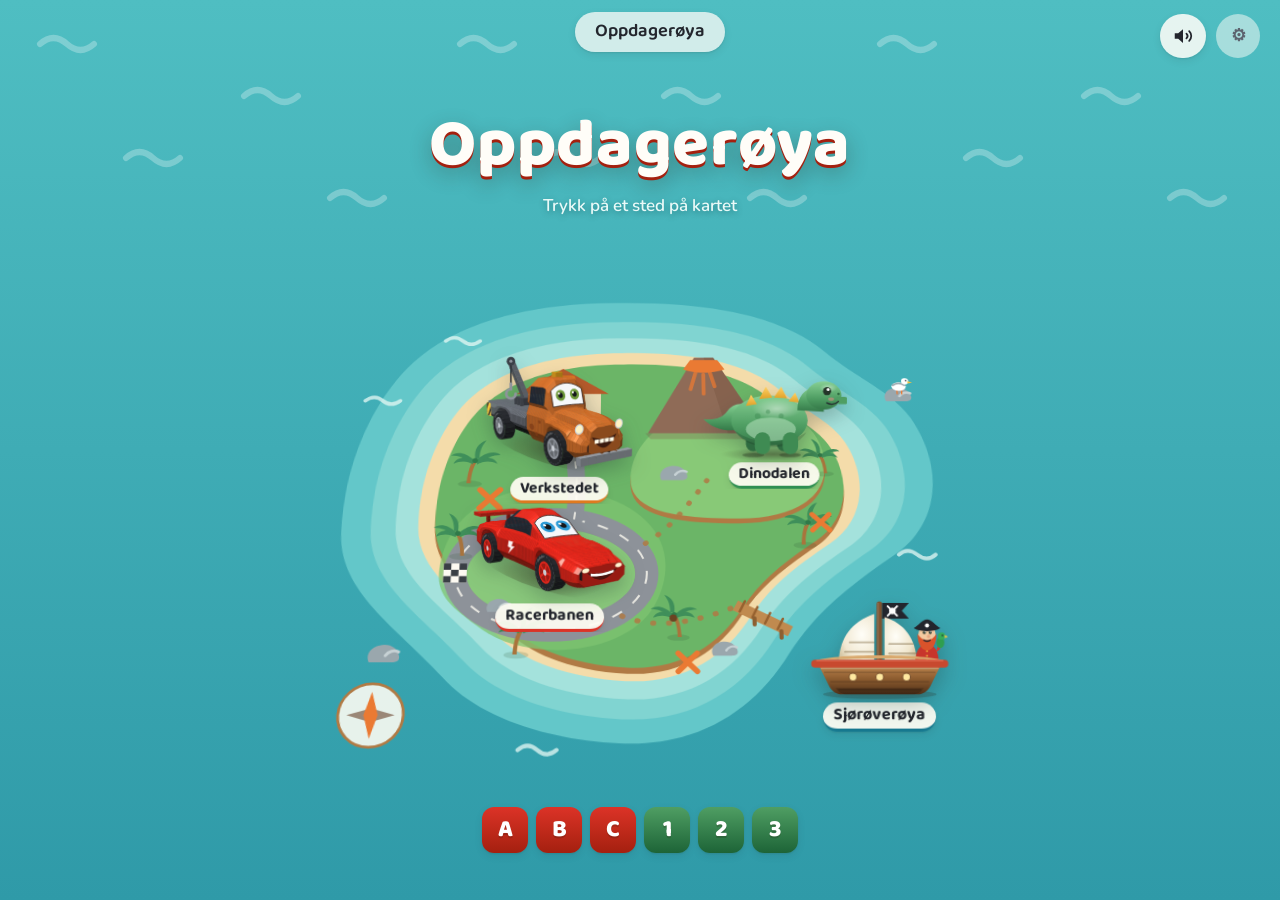
==== commit e4c87a84: "Ikon på Hjem-skjermen, lys fra sola og mykere skygger Spillet har fått et eget ikon (racerbilens ans" ====
--- a/index.html
+++ b/index.html
@@ -4,6 +4,12 @@
 <meta charset="utf-8">
 <meta name="viewport" content="width=device-width, initial-scale=1">
 <title>Oppdagerøya — bokstaver og tall</title>
+<meta name="description" content="Et rolig spill for treåringer som lærer å telle og lærer bokstavene.">
+<meta name="theme-color" content="#8fd3f4">
+<meta name="apple-mobile-web-app-title" content="Oppdagerøya">
+<!-- Ikonet på Hjem-skjermen og i fanen: racerbilen, laget av lag-ikon.js -->
+<link rel="icon" href="ikon.png">
+<link rel="apple-touch-icon" href="ikon.png">
 <link rel="stylesheet" href="css/fonter.css">
 <link rel="stylesheet" href="css/stil.css">
 </head>
--- a/css/stil.css
+++ b/css/stil.css
@@ -18,9 +18,15 @@
   --font-display: 'Baloo 2', 'Trebuchet MS', 'Segoe UI', system-ui, sans-serif;
   --font-ui: 'Nunito', 'Segoe UI', -apple-system, BlinkMacSystemFont, Roboto, sans-serif;
 
+  /* Radiene: strammere på små ting inni, mykere på store flater ytterst. */
+  --r-xs: 8px;
+  --r-sm: 12px;
   --r-md: 18px;
   --r-lg: 26px;
   --r-xl: 34px;
+
+  /* Skyggene har samme varme brunfarge som lyset i scenen, ikke ren svart. */
+  --sk-rgb: 40, 30, 15;
 
   --grunn-h: 170px;
   --rute: 96px;      /* bokstavrutene i Garasjen/Skattekartet */
@@ -29,7 +35,7 @@
   --himmel-topp: #9bd6f0;
   --himmel-bunn: #ffe7c9;
   --sol: rgba(255, 236, 190, .85);
-  --as-fjern: #c2dcc6;
+  --as-fjern: #c4dde3;
   --as-bak: #9ec9a8;
   --as-fram: #7bb18c;
   --tre: #4c8a63;
@@ -67,7 +73,7 @@
   --himmel-topp: #6cc0ec;
   --himmel-bunn: #ffdcae;
   --sol: rgba(255, 226, 168, .9);
-  --as-fjern: #b6d3ba;
+  --as-fjern: #b8d6df;
   --as-bak: #8fbb9c;
   --as-fram: #6aa47f;
   --tre: #4c8a63;
@@ -102,7 +108,7 @@
   --himmel-topp: #78d0d4;
   --himmel-bunn: #ffd9a8;
   --sol: rgba(255, 226, 168, .9);
-  --as-fjern: #a8c9b0;
+  --as-fjern: #aed0d4;
   --as-bak: #7fae86;
   --as-fram: #5c9468;
   --bregne: #3f8f5a;
@@ -119,7 +125,7 @@
   --himmel-topp: #74c4e8;
   --himmel-bunn: #ffd9a0;
   --sol: rgba(255, 226, 168, .9);
-  --as-fjern: #b9cfc0;
+  --as-fjern: #bbd5dc;
   --as-bak: #93b59e;
   --as-fram: #6d9f7e;
   --tre: #4c8a63;
@@ -272,8 +278,9 @@
   position: absolute;
   left: 0; right: 0; bottom: 0;
   /* Litt bredere enn skjermen, så det finnes landskap å gli inn fra når
-     lagene forskyves (under). */
-  width: calc(100% + 160px);
+     lagene forskyves (under) – men ikke mer enn det som faktisk flyttes,
+     ellers havner høyre del av tegningen utenfor på telefon. */
+  width: 112%;
 }
 /* Dybde: når figuren kjører bortover, glir lagene forbi i ulik fart – det
    fjerne sakte, det nære fortere. --kjort settes av Moduser når figuren
@@ -281,9 +288,9 @@
 body.bevegelse .scene-landskap .lag {
   transition: transform 980ms cubic-bezier(.42, .05, .18, 1);
 }
-body.bevegelse .scene-landskap .lag--fjern { transform: translateX(max(-160px, calc(var(--kjort, 0px) * -.03))); }
-body.bevegelse .scene-landskap .lag--bak { transform: translateX(max(-160px, calc(var(--kjort, 0px) * -.07))); }
-body.bevegelse .scene-landskap .lag--fram { transform: translateX(max(-160px, calc(var(--kjort, 0px) * -.13))); }
+body.bevegelse .scene-landskap .lag--fjern { transform: translateX(max(-12vw, calc(var(--kjort, 0px) * -.03))); }
+body.bevegelse .scene-landskap .lag--bak { transform: translateX(max(-12vw, calc(var(--kjort, 0px) * -.07))); }
+body.bevegelse .scene-landskap .lag--fram { transform: translateX(max(-12vw, calc(var(--kjort, 0px) * -.13))); }
 .scene-landskap .lag--fjern { height: 184px; }
 .scene-landskap .lag--bak { height: 150px; opacity: .9; }
 .scene-landskap .lag--fram { height: 118px; }
@@ -391,7 +398,7 @@
   background: rgba(255, 253, 248, .74);
   backdrop-filter: blur(6px);
   padding: 6px 20px;
-  border-radius: 999px;
+  border-radius: var(--r-xl);
   box-shadow: var(--sk-1);
   display: inline-block;
   max-width: 100%;
@@ -418,7 +425,7 @@
   min-height: 44px;
   padding: 9px 18px;
   border: none;
-  border-radius: 999px;
+  border-radius: var(--r-xl);
   background: rgba(255, 253, 248, .86);
   color: var(--blekk);
   box-shadow: var(--sk-1);
@@ -463,7 +470,7 @@
   gap: 6px;
   min-height: 44px;
   padding: 8px 16px;
-  border-radius: 999px;
+  border-radius: var(--r-xl);
   background: rgba(255, 253, 248, .86);
   box-shadow: var(--sk-1);
   font-family: var(--font-display);
@@ -496,23 +503,23 @@
   font-size: 1.1rem;
   padding: 15px 30px 12px;
   border: none;
-  border-radius: 999px;
+  border-radius: var(--r-xl);
   background: linear-gradient(to bottom, var(--aksent) 0%, var(--aksent-mork) 100%);
   color: #fff;
   cursor: pointer;
-  box-shadow: 0 4px 0 rgba(0, 0, 0, .22), var(--sk-2);
+  box-shadow: 0 4px 0 rgba(var(--sk-rgb), .22), var(--sk-2);
   transition: transform 200ms cubic-bezier(.34, 1.56, .64, 1), box-shadow 160ms ease, filter var(--mykt);
   position: relative;
 }
 .knapp > span {
   display: block;
   line-height: 1.2;
-  text-shadow: 0 1px 1px rgba(0, 0, 0, .22);
+  text-shadow: 0 1px 1px rgba(var(--sk-rgb), .22);
 }
 .knapp:hover { filter: brightness(1.06); transform: scale(1.03); }
 .knapp:active {
   transform: translateY(4px) scale(.97);
-  box-shadow: 0 0 0 rgba(0, 0, 0, .22), var(--sk-1);
+  box-shadow: 0 0 0 rgba(var(--sk-rgb), .22), var(--sk-1);
   transition: transform 60ms ease, box-shadow 60ms ease;
 }
 
@@ -527,7 +534,7 @@
 }
 .knapp--pil .knapp-ikon { display: block; }
 .knapp--pil .knapp-ikon svg { width: 38px; height: 38px; display: block; }
-.knapp--pil .knapp-tekst { display: block; line-height: 1.2; text-shadow: 0 1px 1px rgba(0, 0, 0, .22); }
+.knapp--pil .knapp-tekst { display: block; line-height: 1.2; text-shadow: 0 1px 1px rgba(var(--sk-rgb), .22); }
 
 /* Nedtellingen som erstattet «Videre»-knappen: en ring som tømmes og et
    tall i midten, ikke en knapp – den skal ikke se ut som noe å trykke på,
@@ -536,7 +543,7 @@
 .nedtelling {
   width: 60px;
   height: 60px;
-  border-radius: 999px;
+  border-radius: var(--r-xl);
   background: var(--flate);
   color: var(--aksent-mork);
   display: flex;
@@ -610,7 +617,7 @@
   gap: 8px;
   padding: 9px 20px;
   border: none;
-  border-radius: 999px;
+  border-radius: var(--r-xl);
   background: rgba(255, 253, 248, .92);
   color: var(--blekk-svak);
   box-shadow: var(--sk-1);
@@ -682,6 +689,10 @@
   text-shadow: 0 3px 0 var(--aksent-mork), 0 8px 22px rgba(40, 30, 15, .3);
   letter-spacing: .01em;
 }
+
+/* Ingen ord alene på siste linje i overskrifter og voksentekst. */
+.skjermtittel, .ingress, .panel h2, .panel h3 { text-wrap: balance; }
+.panel p { text-wrap: pretty; }
 
 .skjermtittel {
   font-family: var(--font-display);
@@ -724,6 +735,13 @@
   margin: 0 auto;
   /* Navnelappene stikker litt utenfor stedene sine – de skal ikke klippes. */
   overflow: visible;
+  /* Et diorama: øya vippes litt bakover, som et kart som ligger på et bord,
+     og stedene står oppreist på den (se .kartsted). preserve-3d lar dem
+     reise seg ut av flaten i stedet for å bli trykt flate inn i den. */
+  --vipp: 22deg;
+  transform: perspective(1400px) rotateX(var(--vipp));
+  transform-origin: 50% 60%;
+  transform-style: preserve-3d;
 }
 /* Ingen ramme og ingen skygge: kartet skal ikke se ut som et kort som
    ligger oppå noe, det skal være det samme havet som resten av skjermen. */
@@ -738,7 +756,11 @@
    tegningen i stedet for å bli små flekker på en stor skjerm. */
 .kartsted {
   position: absolute;
-  transform: translate(-50%, -50%);
+  /* Rettet opp igjen mot kartets vipping, og løftet fra bunnen, så hele
+     figuren står over kartflaten. Alle transformene under må ha med både
+     sentreringen og oppreisingen. */
+  transform: translate(-50%, -50%) rotateX(calc(-1 * var(--vipp)));
+  transform-origin: 50% 100%;
   width: 22%;
   /* Tegningen krymper med kartet, men trykkflaten skal aldri under 44×44 –
      bilen er lav og flat, og ble 43 px høy på en liggende telefon. Boksen er
@@ -763,8 +785,8 @@
   transition: transform var(--mykt);
 }
 @keyframes sted-inn {
-  from { opacity: 0; transform: translate(-50%, -50%) translateY(12px) scale(.92); }
-  to   { opacity: 1; transform: translate(-50%, -50%); }
+  from { opacity: 0; transform: translate(-50%, -50%) rotateX(calc(-1 * var(--vipp))) translateY(12px) scale(.92); }
+  to   { opacity: 1; transform: translate(-50%, -50%) rotateX(calc(-1 * var(--vipp))); }
 }
 .kartsted-figur {
   display: block;
@@ -782,14 +804,14 @@
   line-height: 1.15;
   white-space: nowrap;
   padding: 3px 10px;
-  border-radius: 999px;
+  border-radius: var(--r-xl);
   color: var(--blekk);
   background: rgba(255, 253, 244, .93);
   box-shadow: var(--sk-1);
   border-bottom: 3px solid var(--merke, var(--aksent));
 }
-.kartsted:hover { transform: translate(-50%, -50%) scale(1.06); }
-.kartsted:active { transform: translate(-50%, -50%) scale(.98); }
+.kartsted:hover { transform: translate(-50%, -50%) rotateX(calc(-1 * var(--vipp))) scale(1.06); }
+.kartsted:active { transform: translate(-50%, -50%) rotateX(calc(-1 * var(--vipp))) scale(.98); }
 
 .kartsted--bane { --merke: #dc3327; }
 .kartsted--oy   { --merke: #16788f; }
@@ -809,6 +831,57 @@
 @media (prefers-reduced-motion: reduce) {
   body.bevegelse .kartsted--oy .kartsted-figur { animation: none; }
 }
+
+/* ---------- overraskelsene på kartet ----------
+   Bare når han trykker, og bare et øyeblikk (se Spill: start-kart). Ingenting
+   her går av seg selv eller i sløyfe. */
+.overraskelse { cursor: pointer; }
+.treff { fill: transparent; }
+.rok, .kiste, .fisk, .plask { opacity: 0; }
+.rok, .kiste, .fisk, .nal { transform-box: fill-box; transform-origin: center; }
+.kiste { transform-origin: 50% 100%; }
+.overraskelse.spiller .rok { animation: rok 1300ms ease-out; }
+@keyframes rok {
+  0% { opacity: 0; transform: translateY(10px) scale(.5); }
+  25% { opacity: .9; }
+  100% { opacity: 0; transform: translateY(-70px) scale(1.5); }
+}
+.overraskelse.spiller .maake { animation: maake 1400ms ease-in-out; }
+@keyframes maake {
+  0%, 100% { transform: none; opacity: 1; }
+  40% { transform: translate(90px, -110px) rotate(-10deg); opacity: 0; }
+  60% { transform: translate(-60px, -60px); opacity: 0; }
+}
+.overraskelse.spiller .kiste { animation: kiste 1300ms cubic-bezier(.3, 1.4, .5, 1); }
+@keyframes kiste {
+  0% { opacity: 0; transform: translateY(20px) scale(.3); }
+  30% { opacity: 1; transform: translateY(-30px) scale(1.1); }
+  80% { opacity: 1; transform: translateY(-26px) scale(1); }
+  100% { opacity: 0; transform: translateY(-26px) scale(1); }
+}
+.overraskelse.spiller .kokos { animation: kokos 1100ms cubic-bezier(.5, 0, .7, 1); }
+@keyframes kokos {
+  0% { transform: none; }
+  50% { transform: translateY(44px); }
+  65% { transform: translateY(34px); }
+  80% { transform: translateY(44px); opacity: 1; }
+  100% { transform: translateY(44px); opacity: 0; }
+}
+.overraskelse.spiller .fisk { animation: fisk 1100ms ease-in-out; }
+@keyframes fisk {
+  0% { opacity: 0; transform: translate(0, 18px) rotate(-40deg); }
+  15% { opacity: 1; }
+  50% { transform: translate(40px, -70px) rotate(0deg); }
+  85% { opacity: 1; }
+  100% { opacity: 0; transform: translate(80px, 18px) rotate(40deg); }
+}
+.overraskelse.spiller .plask { animation: plask 500ms ease-out 650ms; }
+@keyframes plask {
+  0% { opacity: 1; transform: none; }
+  100% { opacity: 0; transform: translateY(-14px); }
+}
+.overraskelse.spiller .nal { animation: snurr 1300ms cubic-bezier(.2, .8, .3, 1); }
+@keyframes snurr { to { transform: rotate(720deg); } }
 
 /* Smakebiter: tre bokstaver og tre tall, i samme form som brikkene i spillet.
    Sier uten ord hva dette handler om. */
@@ -826,11 +899,11 @@
   width: 46px; height: 46px;
   display: grid;
   place-items: center;
-  border-radius: 14px;
+  border-radius: var(--r-sm);
   color: #fff;
   background: linear-gradient(to bottom, #dc3327, #a4200f);
   box-shadow: var(--sk-1);
-  text-shadow: 0 2px 0 rgba(0, 0, 0, .2);
+  text-shadow: 0 2px 0 rgba(var(--sk-rgb), .2);
   animation: trinn-inn 420ms cubic-bezier(.2, .8, .3, 1) backwards;
 }
 .startbrikke--tall { background: linear-gradient(to bottom, #4f9e63, #1d6437); }
@@ -926,7 +999,7 @@
 .flis-bilde {
   width: 100%;
   display: block;
-  border-radius: 16px;
+  border-radius: var(--r-md);
   background: var(--flate-2);
   box-shadow: inset 0 0 0 2px rgba(40, 30, 15, .06);
   padding: 6px;
@@ -1012,10 +1085,10 @@
   height: 118px;
   display: grid;
   place-items: center;
-  border-radius: 24px;
+  border-radius: var(--r-lg);
   color: #fff;
   background: linear-gradient(to bottom, var(--aksent), var(--aksent-mork));
-  text-shadow: 0 3px 0 rgba(0, 0, 0, .2);
+  text-shadow: 0 3px 0 rgba(var(--sk-rgb), .2);
   box-shadow: var(--sk-1);
 }
 .ordkort-bokstav.bytter { animation: kort-bytt 420ms cubic-bezier(.3, 1.4, .5, 1); }
@@ -1047,7 +1120,7 @@
   width: 92px; height: 92px;
   display: grid;
   place-items: center;
-  border-radius: 22px;
+  border-radius: var(--r-lg);
   background: var(--flate-2);
   box-shadow: inset 0 0 0 2px rgba(40, 30, 15, .05);
 }
@@ -1079,7 +1152,7 @@
   font-weight: 700;
   cursor: pointer;
   border: none;
-  border-radius: 18px;
+  border-radius: var(--r-md);
   flex: 0 0 auto;
   width: var(--rute);
   height: var(--rute);
@@ -1102,7 +1175,7 @@
 .bokstav.aktiv {
   background: linear-gradient(to bottom, var(--aksent), var(--aksent-mork));
   color: #fff;
-  text-shadow: 0 2px 0 rgba(0, 0, 0, .18);
+  text-shadow: 0 2px 0 rgba(var(--sk-rgb), .18);
 }
 .bokstav.mestret::after {
   content: "★";
@@ -1166,7 +1239,7 @@
   color: var(--blekk-svak);
   background: rgba(255, 253, 248, .88);
   padding: 7px 22px;
-  border-radius: 999px;
+  border-radius: var(--r-xl);
   box-shadow: var(--sk-1);
 }
 
@@ -1194,11 +1267,11 @@
   width: 150px; height: 150px;
   display: grid;
   place-items: center;
-  border-radius: 28px;
+  border-radius: var(--r-lg);
   font-size: 5.4rem;
   color: #fff;
   background: linear-gradient(to bottom, var(--aksent), var(--aksent-mork));
-  text-shadow: 0 3px 0 rgba(0, 0, 0, .2);
+  text-shadow: 0 3px 0 rgba(var(--sk-rgb), .2);
   box-shadow: var(--sk-2);
   transition: transform 140ms ease, box-shadow 140ms ease;
 }
@@ -1220,7 +1293,7 @@
   font-size: 3.1rem;
   width: 104px; height: 104px;
   margin: 0 auto 6px;
-  border-radius: 24px;
+  border-radius: var(--r-lg);
   background: rgba(255, 253, 248, .96);
   box-shadow: var(--sk-2);
 }
@@ -1245,7 +1318,7 @@
   width: 84px; height: 96px;
   display: grid;
   place-items: center;
-  border-radius: 18px;
+  border-radius: var(--r-md);
   font-size: 2.9rem;
   line-height: 1;
   color: var(--aksent);
@@ -1257,7 +1330,7 @@
   color: #fff;
   background: linear-gradient(to bottom, var(--aksent), var(--aksent-mork));
   box-shadow: var(--sk-1);
-  text-shadow: 0 3px 0 rgba(0, 0, 0, .2);
+  text-shadow: 0 3px 0 rgba(var(--sk-rgb), .2);
 }
 .navnrute.na {
   background: rgba(255, 253, 248, .96);
@@ -1288,7 +1361,7 @@
   width: 142px;
   height: 142px;
   border: none;
-  border-radius: 24px;
+  border-radius: var(--r-lg);
   color: var(--blekk);
   background: var(--flate);
   box-shadow: inset 0 0 0 4px var(--aksent), 0 5px 0 rgba(40, 30, 15, .2), var(--sk-2);
@@ -1319,7 +1392,7 @@
   align-items: center;
   justify-content: center;
   gap: 8px;
-  border-radius: 30px 30px 18px 18px;
+  border-radius: var(--r-xl) var(--r-xl) var(--r-md) var(--r-md);
   transform: none;
 }
 .skilt--garasje::after { display: none; }
@@ -1345,7 +1418,7 @@
 .garasje-plass {
   width: 32px;
   height: 32px;
-  border-radius: 9px;
+  border-radius: var(--r-xs);
   border: 2px dashed rgba(35, 38, 45, .3);
   display: grid;
   place-items: center;
@@ -1368,12 +1441,26 @@
 .skilt:active:not([disabled]) { transform: translateY(-1px) rotate(0deg) scale(.99); }
 .skilt[disabled] { cursor: default; }
 
+/* «Lytt først» og «Tell først»: skiltene sover til spørsmålet er lest, og i
+   Tell til alt er talt (se lyttForst i moduser.js). Når klassen tas bort,
+   starter inn-animasjonen igjen, og skiltene spretter opp. */
+#skjerm-oppgave.lytter .skilt:not([disabled]),
+.valg.sover .skilt {
+  pointer-events: none;
+  opacity: .45;
+  filter: saturate(.3);
+  animation: none;
+}
+#skjerm-oppgave.lytter .oppdrag-mal--tell .ting { pointer-events: none; }
+
 .skilt.riktig {
   background: var(--god-svak);
   color: var(--god-mork);
   box-shadow: inset 0 0 0 4px var(--god), 0 5px 0 var(--god-mork), var(--sk-3);
   animation: sprett 560ms cubic-bezier(.3, 1.5, .45, 1) forwards;
 }
+/* Riktig etter hjelp: grønt, men uten sprett. */
+.skilt.riktig.rolig { animation: none; }
 @keyframes sprett {
   0% { transform: rotate(0) scale(1); }
   35% { transform: rotate(0) scale(1.13); }
@@ -1397,7 +1484,7 @@
   opacity: .45;
 }
 
-.skilt.vugg { animation: vugg 460ms ease-in-out; }
+.skilt.vugg, .ting.vugg { animation: vugg 460ms ease-in-out; }
 @keyframes vugg {
   0%, 100% { transform: rotate(0) translateX(0); }
   20% { transform: rotate(0) translateX(-9px); }
@@ -1470,7 +1557,7 @@
   width: 208px;
   transform: translateX(24px);
   transition: transform 980ms cubic-bezier(.42, .05, .18, 1);
-  filter: drop-shadow(0 10px 14px rgba(0, 0, 0, .3));
+  filter: drop-shadow(0 10px 14px rgba(var(--sk-rgb), .3));
 }
 .figur { pointer-events: auto; cursor: pointer; }
 .figur-vipp { width: 100%; transition: transform 200ms ease; }
@@ -1489,12 +1576,19 @@
   62% { transform: scale(1.07, .92); }
   80% { transform: translateY(-6px); }
 }
-.fig-skygge { fill: rgba(0, 0, 0, .2); }
+/* Skyggen under skipet; de andre figurene har sin egen myke gradient. */
+.fig-skygge:not([fill]) { fill: rgba(var(--sk-rgb), .2); }
+
+/* Bilene står på skrå og ser på barnet, og snur seg rett bortover veien
+   mens de kjører (to tegninger av samme 3D-modell, se Figurer). */
+.fig .vis-kjor, .figur.kjorer .fig .vis-sta { display: none; }
+.figur.kjorer .fig .vis-kjor { display: inline; }
 
 /* Bilene krenger bakover når de setter fart, og nikker når de bremser. */
 .figur.kjorer .fig--bil, .figur.kjorer .fig--taue { animation: krenge 1000ms ease-out; }
-/* Kroken på tauebilen henger i wiren og svinger når den kjører. */
-.krok { transform-box: view-box; transform-origin: 20px 22px; }
+/* Kroken på tauebilen henger i wiren og svinger når den kjører – rundt
+   trinsa, som er origo i planet kroken er tegnet i (se tauebil). */
+.krok { transform-box: view-box; transform-origin: 0 0; }
 .figur.kjorer .krok { animation: sving 1000ms ease-in-out; }
 @keyframes sving {
   0%, 100% { transform: none; }
@@ -1597,7 +1691,7 @@
   gap: 1px;
   min-width: 58px;
   padding: 7px 10px 6px;
-  border-radius: 14px;
+  border-radius: var(--r-sm);
   background: var(--flate-2);
   animation: trinn-inn 380ms cubic-bezier(.2, .8, .3, 1) backwards;
 }
@@ -1621,7 +1715,7 @@
 .oppsum-brikker--navn .oppsum-brikke b {
   font-size: 2rem;
   color: #fff;
-  text-shadow: 0 2px 0 rgba(0, 0, 0, .2);
+  text-shadow: 0 2px 0 rgba(var(--sk-rgb), .2);
 }
 
 .oppsum-ny {
@@ -1629,7 +1723,7 @@
   align-items: center;
   gap: 10px;
   padding: 10px 22px 10px 14px;
-  border-radius: 999px;
+  border-radius: var(--r-xl);
   background: var(--god-svak);
   box-shadow: inset 0 0 0 3px var(--god);
   animation: sprett 620ms cubic-bezier(.3, 1.5, .45, 1) 700ms backwards;
@@ -1642,7 +1736,7 @@
   line-height: 1;
   color: #fff;
   background: var(--god);
-  border-radius: 12px;
+  border-radius: var(--r-sm);
   padding: 6px 13px;
 }
 .ny-tekst { font-weight: 700; color: var(--god-mork); font-size: 1.05rem; }
@@ -1795,7 +1889,7 @@
   align-self: center;
   width: min(520px, 90%);
   height: 14px;
-  border-radius: 999px;
+  border-radius: var(--r-xl);
   background: rgba(255, 253, 248, .7);
   box-shadow: inset 0 1px 3px rgba(40, 30, 15, .2);
   overflow: hidden;
@@ -1804,7 +1898,7 @@
   display: block;
   height: 100%;
   width: 0;
-  border-radius: 999px;
+  border-radius: var(--r-xl);
   background: linear-gradient(to right, var(--god), #4aa87a);
   transition: width 900ms cubic-bezier(.2, .8, .3, 1);
 }
@@ -1831,7 +1925,7 @@
 .samling-rute {
   flex: 0 0 auto;
   width: 116px;
-  border-radius: 18px;
+  border-radius: var(--r-md);
   padding: 12px 6px 9px;
   text-align: center;
   background: rgba(255, 253, 248, .55);
@@ -1965,7 +2059,7 @@
 .bryter-spor {
   flex: 0 0 auto;
   width: 50px; height: 29px;
-  border-radius: 999px;
+  border-radius: var(--r-xl);
   background: var(--flate-2);
   box-shadow: inset 0 0 0 2px var(--kant);
   position: relative;
@@ -2001,7 +2095,7 @@
   font-size: 1.05rem;
   padding: 9px 0;
   border: none;
-  border-radius: 10px;
+  border-radius: var(--r-xs);
   background: var(--flate-2);
   color: var(--blekk-svak);
   cursor: pointer;
@@ -2016,7 +2110,7 @@
   font-weight: 700;
   font-size: .95rem;
   padding: 5px 9px;
-  border-radius: 8px;
+  border-radius: var(--r-xs);
   background: var(--flate-2);
   color: rgba(35, 38, 45, .35);
 }
@@ -2033,7 +2127,7 @@
   font-size: 1rem;
   padding: 10px 14px;
   border: none;
-  border-radius: 12px;
+  border-radius: var(--r-sm);
   background: var(--flate-2);
   color: var(--blekk);
 }
@@ -2052,7 +2146,7 @@
   font-size: 1.3rem;
   padding: 15px 30px;
   border: none;
-  border-radius: 999px;
+  border-radius: var(--r-xl);
   background: var(--flate);
   color: var(--blekk);
   cursor: pointer;
@@ -2086,7 +2180,7 @@
   font: inherit;
   cursor: pointer;
   border: none;
-  border-radius: 16px;
+  border-radius: var(--r-md);
   padding: 14px 16px;
   background: var(--flate-2);
   color: var(--blekk-svak);
@@ -2118,7 +2212,7 @@
   align-items: center;
   gap: 10px;
   padding: 8px 8px 8px 16px;
-  border-radius: 14px;
+  border-radius: var(--r-sm);
   background: var(--blekk);
   color: #fff;
   font-size: .9rem;
@@ -2137,7 +2231,7 @@
   background: var(--blekk);
   transform: rotate(45deg);
 }
-.voksenboble .knapp { box-shadow: 0 3px 0 rgba(0, 0, 0, .3); }
+.voksenboble .knapp { box-shadow: 0 3px 0 rgba(var(--sk-rgb), .3); }
 
 .ibruk {
   font-size: .85rem;
@@ -2145,13 +2239,13 @@
   color: var(--god-mork);
   background: var(--god-svak);
   padding: 6px 12px;
-  border-radius: 999px;
+  border-radius: var(--r-xl);
 }
 .ibruk--advarsel { color: #9a5116; background: #fdf0e2; }
 
 .hjelpetekst {
   margin-top: 10px;
-  border-radius: 12px;
+  border-radius: var(--r-sm);
   background: var(--flate-2);
   padding: 10px 14px;
 }
@@ -2178,12 +2272,12 @@
   body { font-size: 16px; }
   #app { padding: 8px 14px calc(var(--grunn-h) + 2px); }
   .ordkort { gap: 14px; padding: 10px 14px; }
-  .ordkort-bokstav { font-size: 3rem; width: 72px; height: 72px; border-radius: 18px; }
-  .ordkort-ikon { font-size: 2.1rem; width: 62px; height: 62px; border-radius: 16px; }
+  .ordkort-bokstav { font-size: 3rem; width: 72px; height: 72px; border-radius: var(--r-md); }
+  .ordkort-ikon { font-size: 2.1rem; width: 62px; height: 62px; border-radius: var(--r-md); }
   .ordkort-innhold { gap: 12px; }
   .ordkort-ord { font-size: 1.5rem; }
   .skilt { width: 116px; height: 116px; font-size: 3.2rem; }
-  .oppdrag-mal--bokstav { width: 124px; height: 124px; font-size: 4.4rem; border-radius: 24px; }
+  .oppdrag-mal--bokstav { width: 124px; height: 124px; font-size: 4.4rem; border-radius: var(--r-lg); }
   .oppdrag-mal--tell { --ting: 72px; --ting-gap: 9px; padding: 12px 14px; }
   .figur { width: 158px; bottom: 30px; }
   .ikonknapp-tekst { display: none; }
@@ -2200,9 +2294,9 @@
   #app { padding: 6px 8px calc(var(--grunn-h) + 2px); }
   .skjerm { gap: 10px; }
 
-  .ordkort { gap: 10px; padding: 8px 10px; border-radius: 22px; }
-  .ordkort-bokstav { font-size: 2.2rem; width: 52px; height: 52px; border-radius: 14px; }
-  .ordkort-ikon { font-size: 1.6rem; width: 44px; height: 44px; border-radius: 12px; }
+  .ordkort { gap: 10px; padding: 8px 10px; border-radius: var(--r-lg); }
+  .ordkort-bokstav { font-size: 2.2rem; width: 52px; height: 52px; border-radius: var(--r-sm); }
+  .ordkort-ikon { font-size: 1.6rem; width: 44px; height: 44px; border-radius: var(--r-sm); }
   .ordkort-innhold { gap: 10px; }
   .ordkort-ord { font-size: 1.15rem; }
   /* I løypa er kortet alene på skjermen. Der skal bokstaven og bildet være
@@ -2210,30 +2304,30 @@
      Garasjen, der 29 ruter trenger plassen. */
   .loype-kort { flex-direction: column; padding: 18px 14px 14px; gap: 12px; }
   .loype-kort .ordkort-innhold { flex-direction: column; gap: 10px; }
-  .loype-kort .ordkort-bokstav { font-size: 4.4rem; width: 108px; height: 108px; border-radius: 26px; }
-  .loype-kort .ordkort-ikon:not(.mengde) { font-size: 3.6rem; width: 104px; height: 104px; border-radius: 24px; }
+  .loype-kort .ordkort-bokstav { font-size: 4.4rem; width: 108px; height: 108px; border-radius: var(--r-lg); }
+  .loype-kort .ordkort-ikon:not(.mengde) { font-size: 3.6rem; width: 104px; height: 104px; border-radius: var(--r-lg); }
   .loype-kort .ordkort-ikon.mengde { --ting: 34px; }
   .loype-kort .ordkort-ord { font-size: 1.8rem; }
   .lytt-tekst { display: none; }
   .lyttknapp { padding: 9px 11px; }
 
   /* Navnet skal helst stå på én linje, ellers leses det ikke som et navn. */
-  .navnrute { width: 48px; height: 58px; font-size: 2rem; border-radius: 13px; }
+  .navnrute { width: 48px; height: 58px; font-size: 2rem; border-radius: var(--r-sm); }
   .oppdrag-mal--navn { gap: 6px; }
 
   .bokstavrutenett { gap: 7px; padding: 4px 0; }
-  .bokstav { border-radius: 13px; padding: 4px 2px 3px; }
+  .bokstav { border-radius: var(--r-sm); padding: 4px 2px 3px; }
   .bokstav-tegn { font-size: 1.45rem; }
   .bokstav-bilde { font-size: .95rem; }
   .bokstav.mestret::after { right: 3px; top: 2px; font-size: .6rem; }
 
-  .skilt { width: 104px; height: 104px; font-size: 2.9rem; border-radius: 20px; }
+  .skilt { width: 104px; height: 104px; font-size: 2.9rem; border-radius: var(--r-md); }
   .skilt::after { height: 22px; width: 12px; }
-  .oppdrag-mal--bokstav { width: 110px; height: 110px; font-size: 4rem; border-radius: 22px; }
+  .oppdrag-mal--bokstav { width: 110px; height: 110px; font-size: 4rem; border-radius: var(--r-lg); }
   .oppdrag-mal--tell { --ting: 58px; --ting-gap: 7px; padding: 10px 12px; }
   .oppdrag-mal--tell .ting.talt::after { width: 21px; height: 21px; font-size: .82rem; right: -4px; top: -4px; }
   .ordkort-ikon.mengde { --ting: 24px; min-width: 62px; min-height: 62px; padding: 6px; }
-  .oppdrag-mal .mal-ikon { width: 76px; height: 76px; font-size: 2.2rem; border-radius: 18px; }
+  .oppdrag-mal .mal-ikon { width: 76px; height: 76px; font-size: 2.2rem; border-radius: var(--r-md); }
   .oppdrag-mal .mal-ord { font-size: 1.5rem; }
   .oppdrag-tekst { font-size: 1.1rem; }
   /* På en telefon er det ikke bredde nok til at «Videre» kan stå i hjørnet
@@ -2257,9 +2351,9 @@
      også her – bare mindre. Kortene ligger i to kolonner, som er nok til at
      alle modusene er synlige uten å rulle. */
   .menyrad { grid-template-columns: repeat(auto-fit, minmax(136px, 1fr)); gap: 10px; padding: 10px 12px 24px; }
-  .flis { padding: 9px 8px 10px; gap: 6px; border-radius: 20px; }
+  .flis { padding: 9px 8px 10px; gap: 6px; border-radius: var(--r-md); }
   .flis-navn { font-size: .98rem; }
-  .flis-bilde { padding: 4px; border-radius: 13px; }
+  .flis-bilde { padding: 4px; border-radius: var(--r-sm); }
   /* Panelet går helt ut i kantene på telefon, og da må overlegget slippe
      lufta si: med 24 px padding rundt ble et 100dvh-høyt panel 48 px høyere
      enn skjermen, og nederste halvdel av «Lukk» havnet utenfor. Målt på
@@ -2315,8 +2409,8 @@
   .bokstav-tegn { font-size: 1.2rem; }
   .bokstav-bilde { font-size: .8rem; }
   .ordkort { padding: 5px 10px; gap: 8px; }
-  .ordkort-bokstav { width: 42px; height: 42px; font-size: 1.8rem; border-radius: 12px; }
-  .ordkort-ikon { width: 38px; height: 38px; font-size: 1.3rem; border-radius: 11px; }
+  .ordkort-bokstav { width: 42px; height: 42px; font-size: 1.8rem; border-radius: var(--r-sm); }
+  .ordkort-ikon { width: 38px; height: 38px; font-size: 1.3rem; border-radius: var(--r-xs); }
   .ordkort-ord { font-size: 1.05rem; }
   .figur { width: 96px; bottom: 10px; }
 
@@ -2336,11 +2430,11 @@
   /* På en skjerm som bare er 360 piksler høy er det ikke plass til både et
      stort merke og en rad skilt. Merket er fortsatt større enn skiltene –
      hierarkiet står – men begge krymper så de ikke møtes. */
-  .oppdrag-mal--bokstav { width: 70px; height: 70px; font-size: 2.7rem; border-radius: 17px; }
+  .oppdrag-mal--bokstav { width: 70px; height: 70px; font-size: 2.7rem; border-radius: var(--r-md); }
   .oppdrag-mal--tell { --ting: 44px; --ting-gap: 5px; padding: 6px 9px; }
   .oppdrag-mal--tell .ting.talt::after { width: 18px; height: 18px; font-size: .72rem; right: -3px; top: -3px; }
   .ordkort-ikon.mengde { --ting: 20px; min-width: 46px; min-height: 46px; padding: 4px; }
-  .oppdrag-mal .mal-ikon { width: 58px; height: 58px; font-size: 1.7rem; margin-bottom: 2px; border-radius: 15px; }
+  .oppdrag-mal .mal-ikon { width: 58px; height: 58px; font-size: 1.7rem; margin-bottom: 2px; border-radius: var(--r-md); }
   .oppdrag-mal .mal-ord { font-size: 1.1rem; }
   .lytt-tekst { display: none; }
   .lyttknapp { padding: 7px 10px; }
@@ -2350,17 +2444,17 @@
   /* På tvers er høyden det knappe. Kortene blir smalere, så alle står på
      én rad, og bildet krymper med dem. */
   .menyrad { grid-template-columns: repeat(auto-fit, minmax(118px, 1fr)); gap: 8px; }
-  .flis { padding: 7px 6px 8px; gap: 4px; border-radius: 18px; }
+  .flis { padding: 7px 6px 8px; gap: 4px; border-radius: var(--r-md); }
   .flis-navn { font-size: .82rem; }
-  .flis-bilde { padding: 3px; border-radius: 11px; }
+  .flis-bilde { padding: 3px; border-radius: var(--r-xs); }
 
   /* Navnet må få plass på én linje – brekker det i to, leses det ikke
      lenger som navnet hans. */
-  .navnrute { width: 46px; height: 54px; font-size: 1.9rem; border-radius: 12px; }
+  .navnrute { width: 46px; height: 54px; font-size: 1.9rem; border-radius: var(--r-sm); }
   .oppdrag-mal--navn { gap: 6px; }
   .loype-teller { font-size: .85rem; }
 
-  .skilt { width: 66px; height: 66px; font-size: 2rem; border-radius: 15px; }
+  .skilt { width: 66px; height: 66px; font-size: 2rem; border-radius: var(--r-md); }
   .skilt::after { height: 18px; width: 10px; }
   .valg { gap: 14px; }
   .knapp--stor { font-size: 1.05rem; padding: 12px 24px 10px; }
@@ -2386,7 +2480,7 @@
   :root { --grunn-h: 128px; }
   .oppdrag-mal { font-size: 3.2rem; }
   .skilt { width: 118px; height: 118px; font-size: 3.2rem; }
-  .oppdrag-mal--bokstav { width: 126px; height: 126px; font-size: 4.4rem; border-radius: 24px; }
+  .oppdrag-mal--bokstav { width: 126px; height: 126px; font-size: 4.4rem; border-radius: var(--r-lg); }
   .figur { width: 160px; bottom: 28px; }
 }
 
